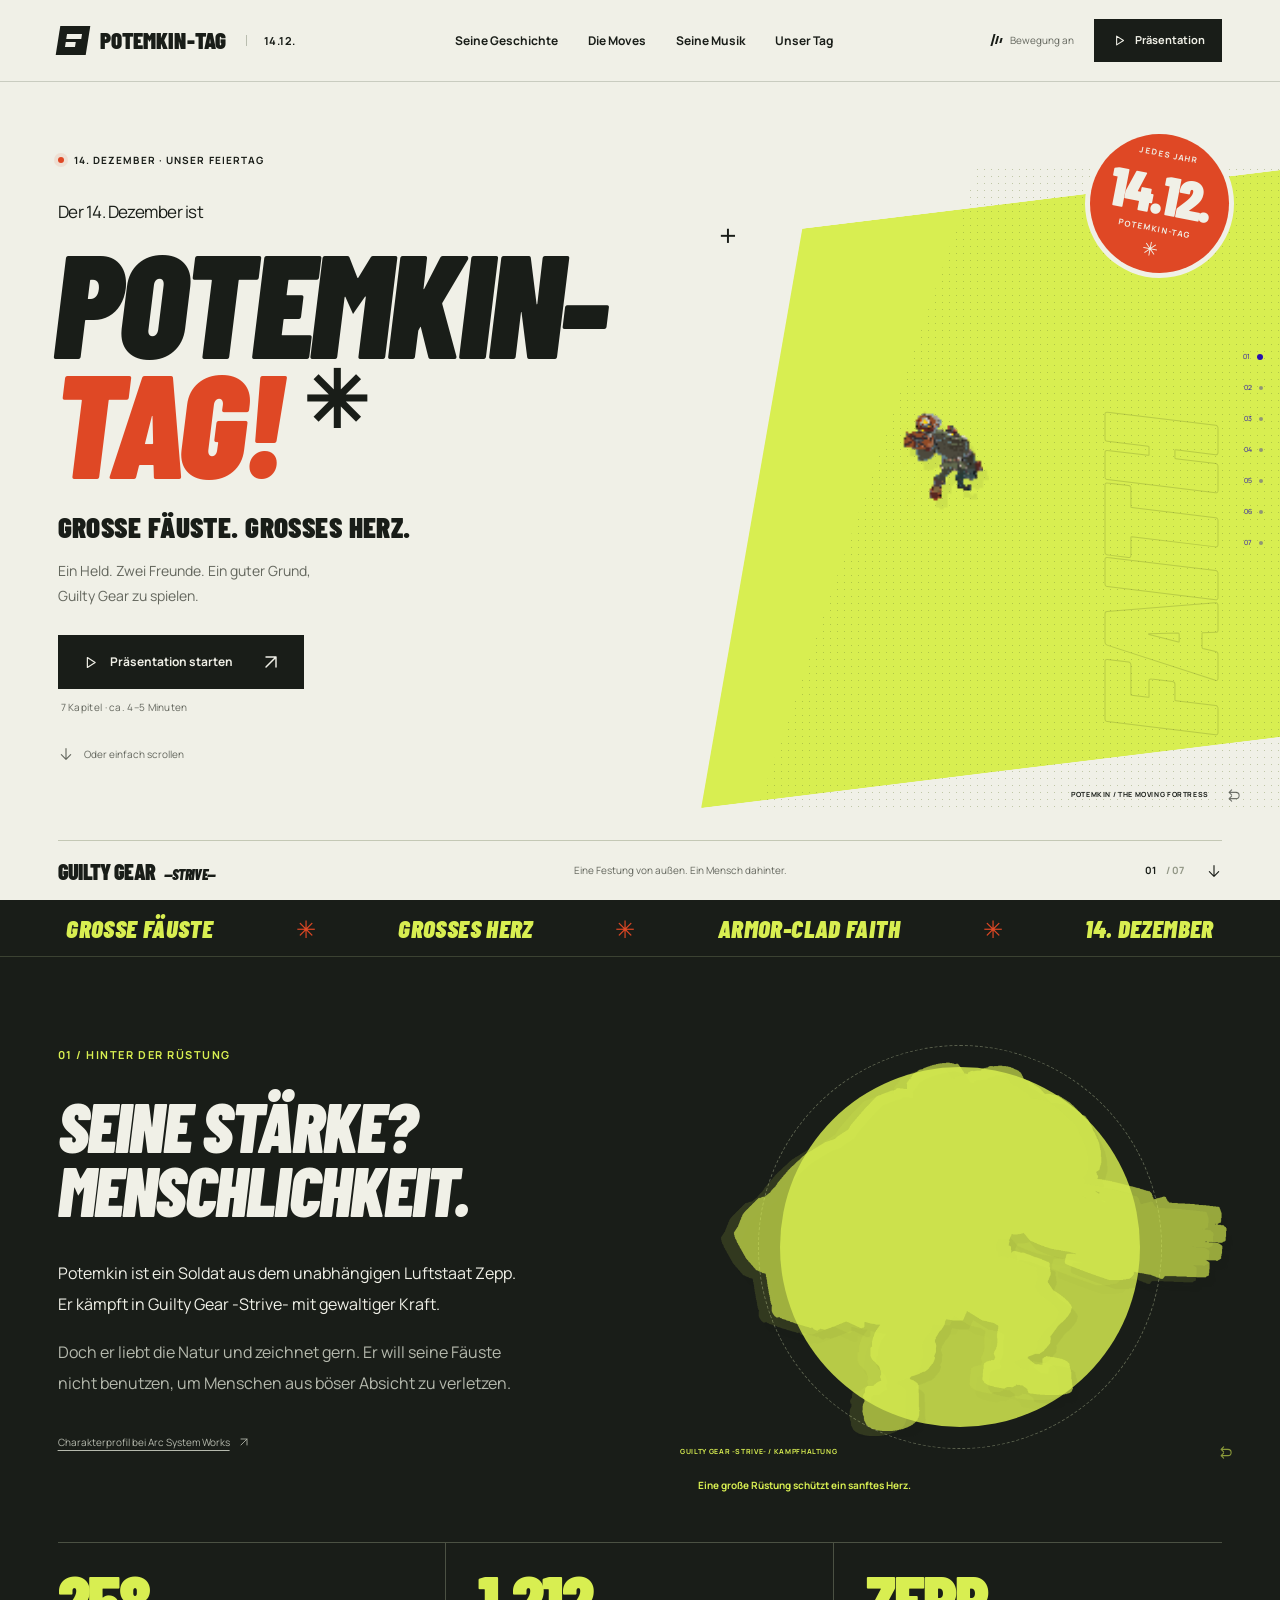
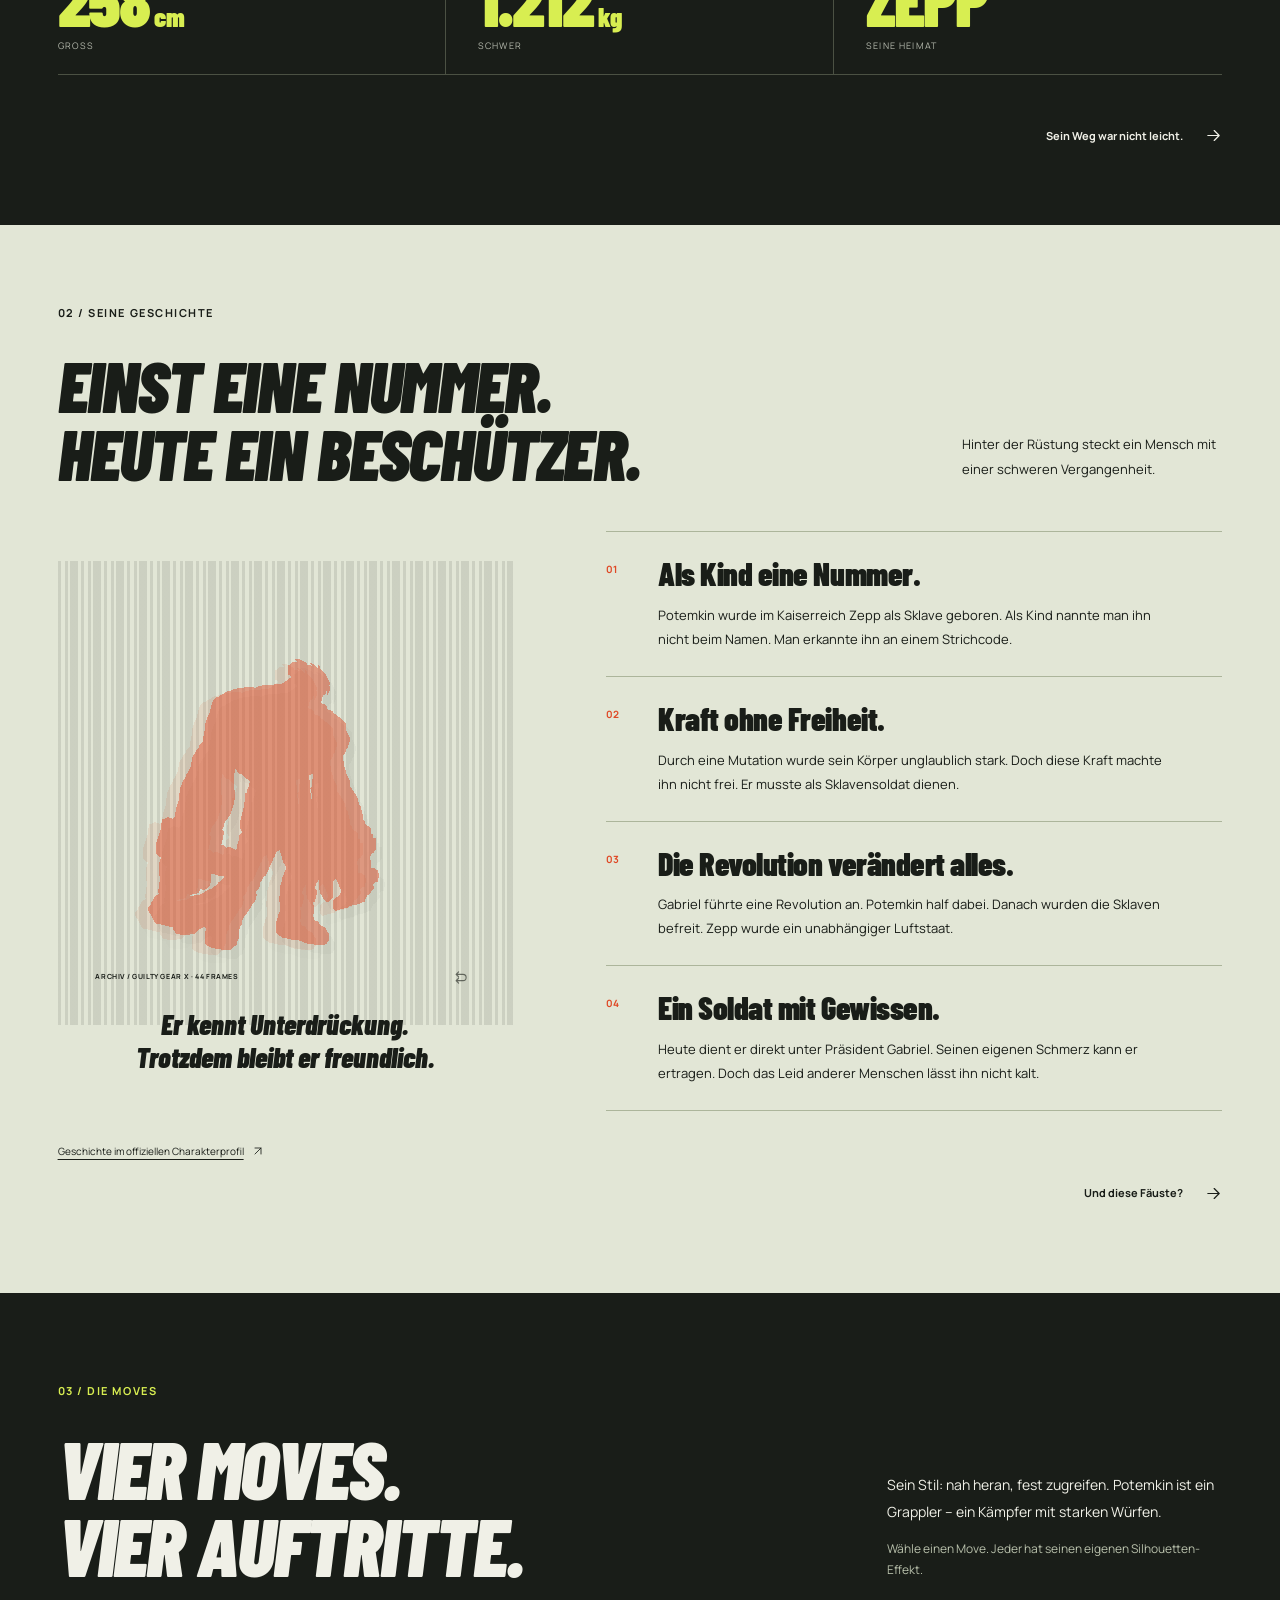
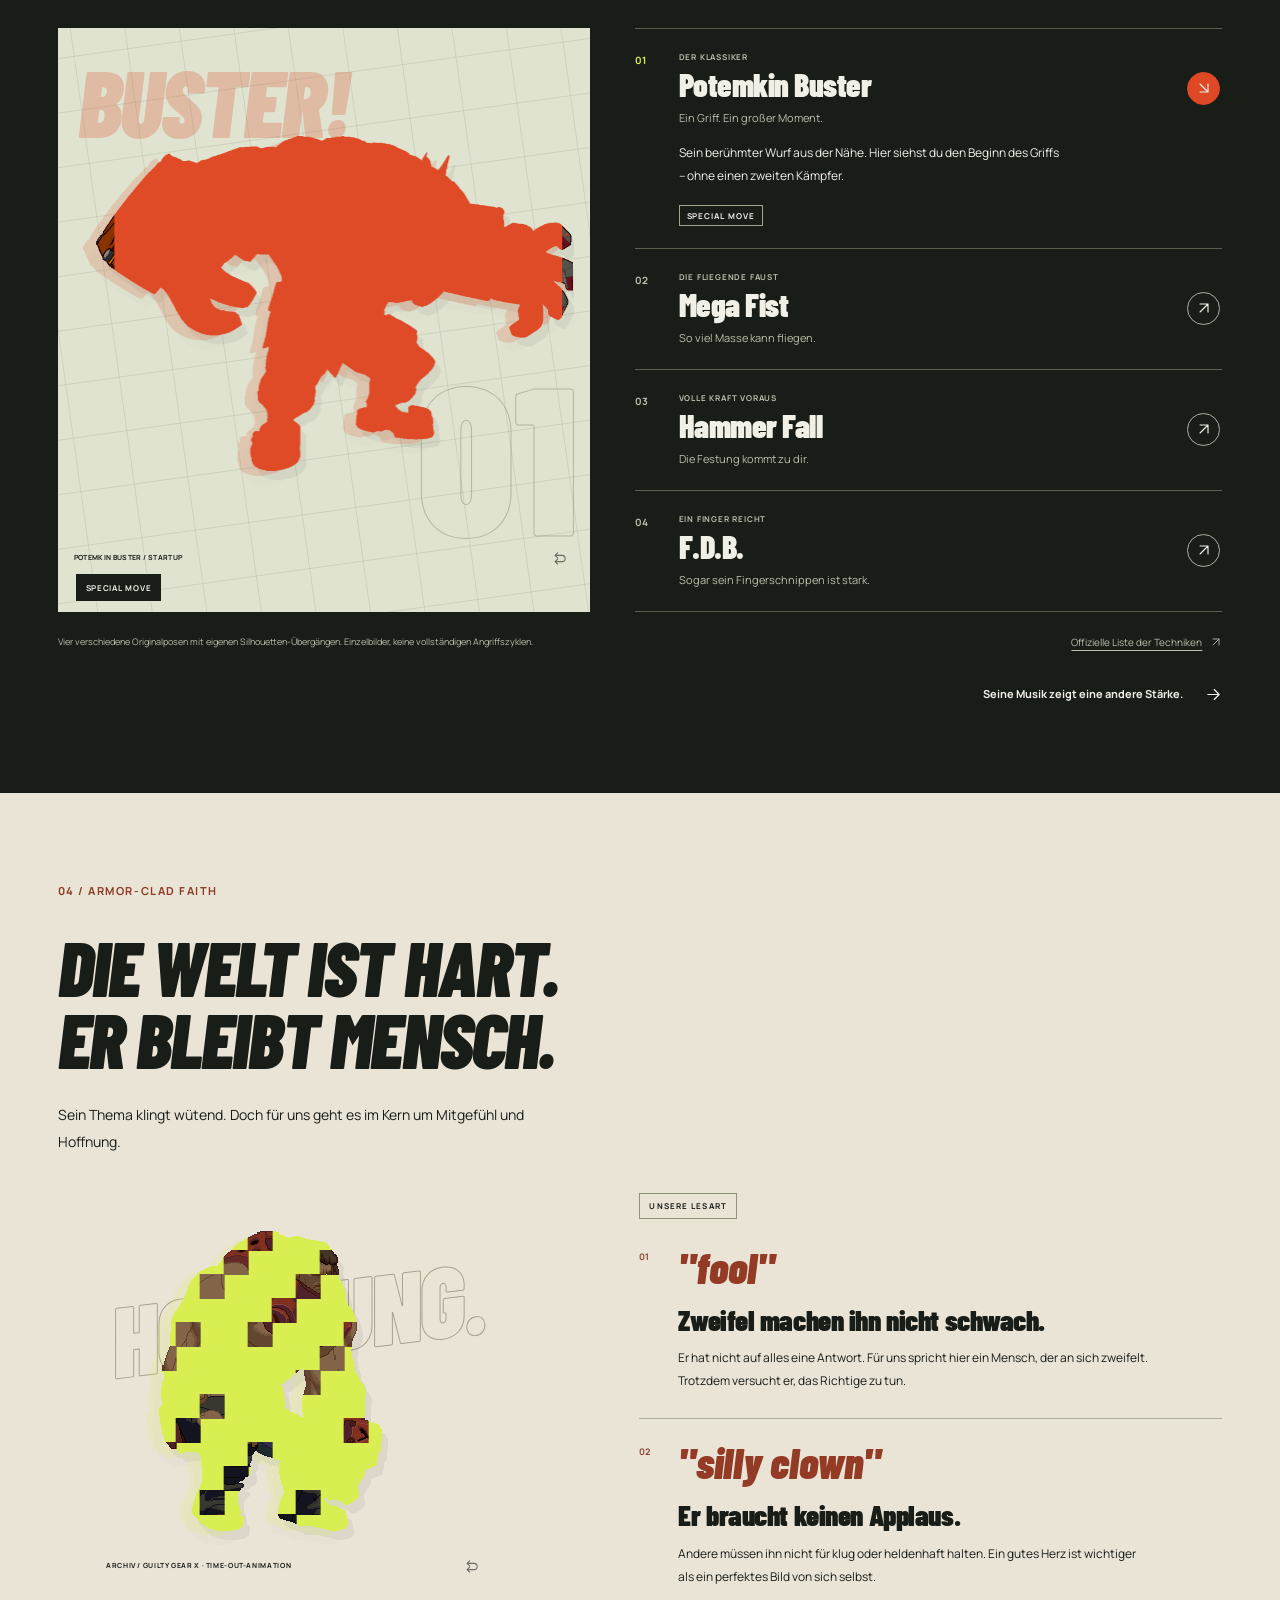
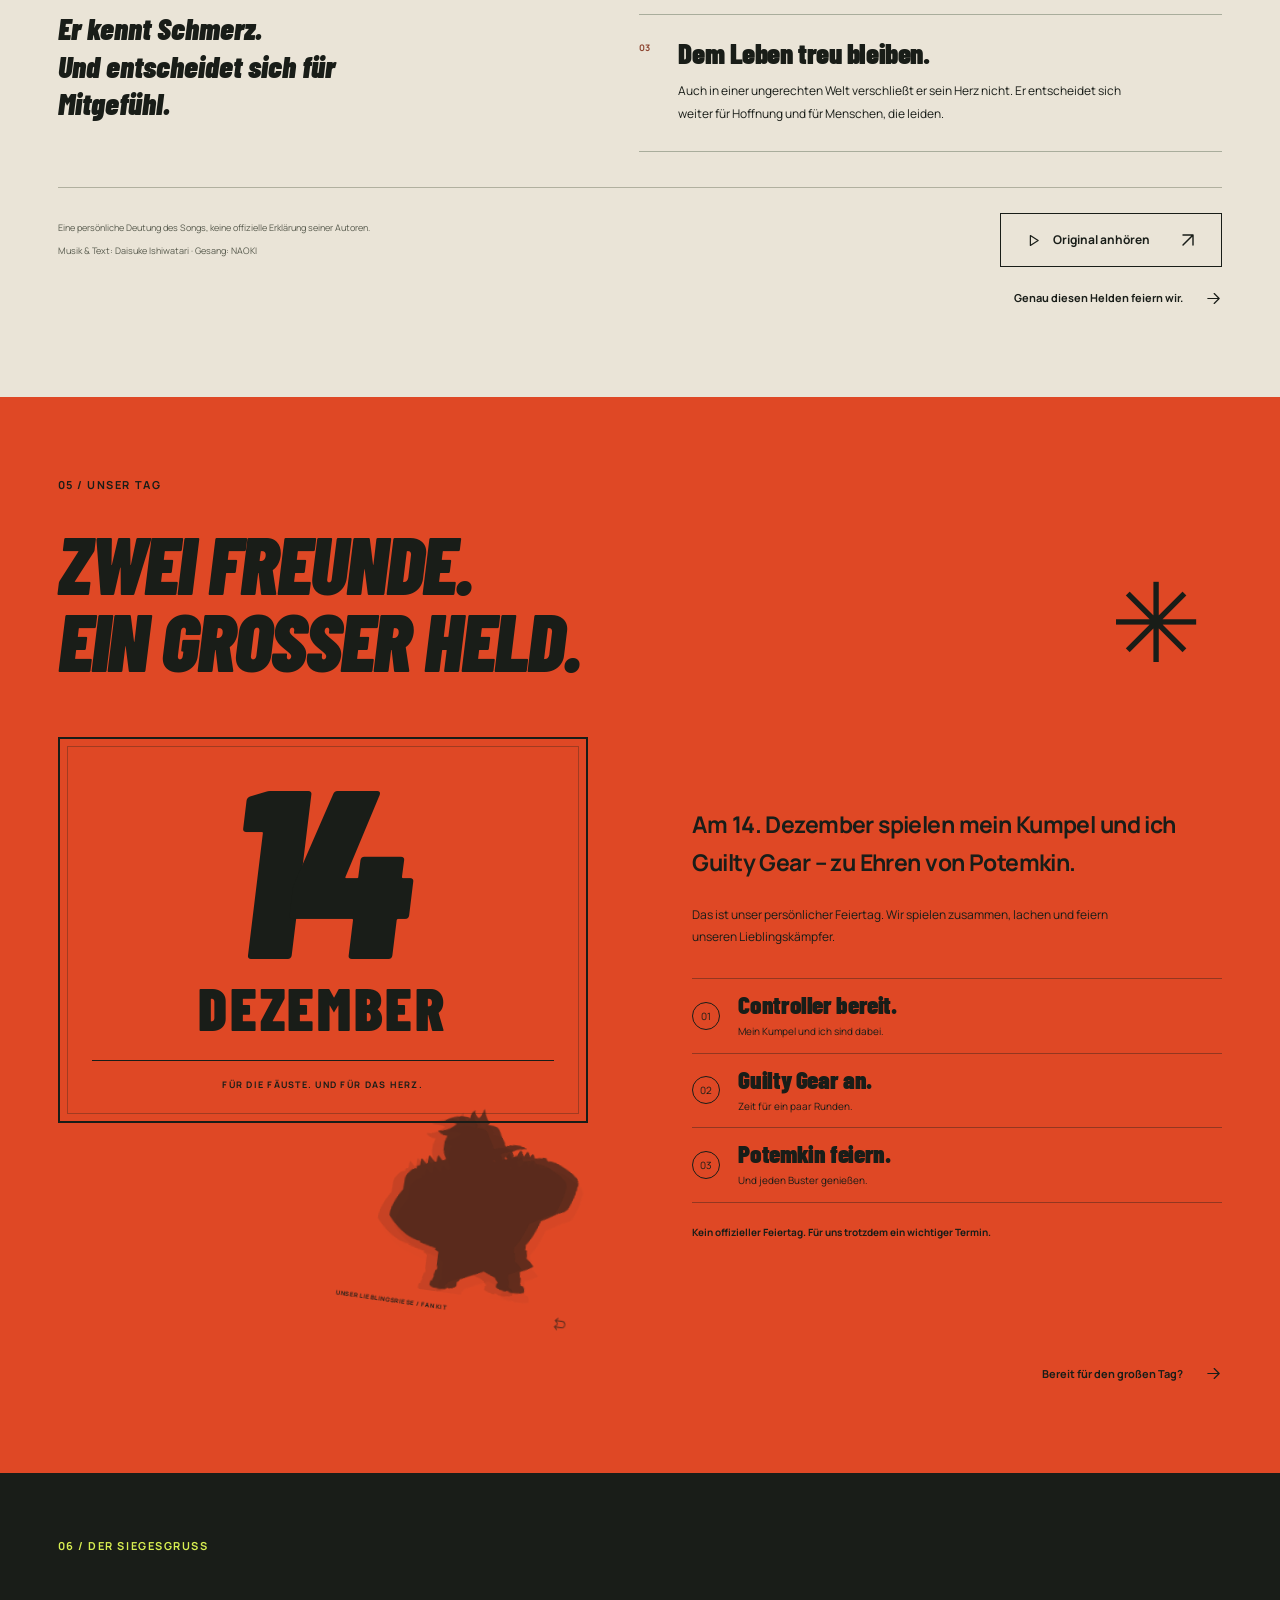
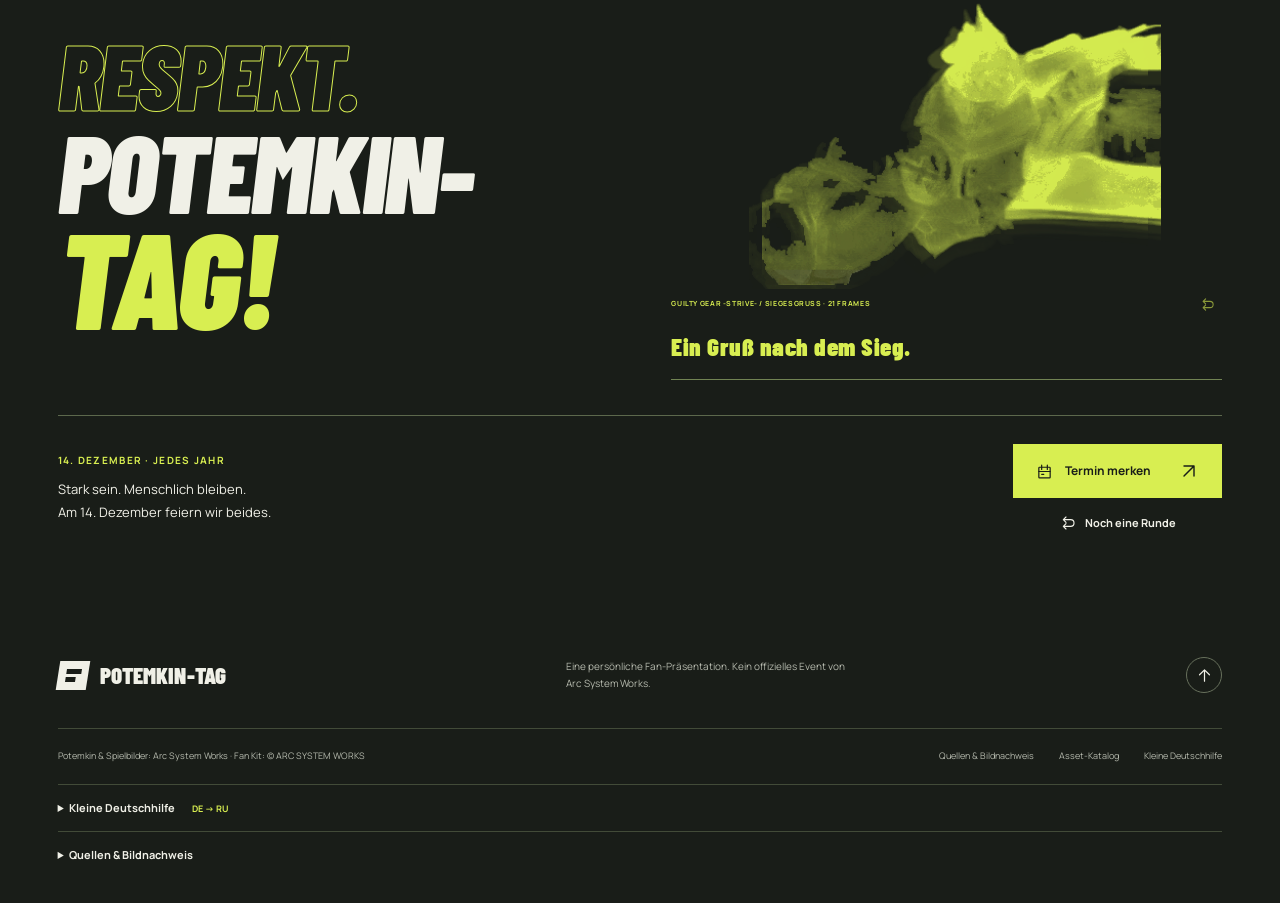
==== index.html @ 21971acf "Publish Potemkin-Tag presentation" ====
<!doctype html><html lang="de"><head><meta charset="utf-8"><meta name="viewport" content="width=device-width,initial-scale=1"><meta name="theme-color" content="#f0f0e7"><meta name="description" content="Eine bewegte Fan-Präsentation über Potemkin: seine Geschichte, seine Menschlichkeit, Armor-clad Faith und unser Feiertag am 14. Dezember."><meta property="og:title" content="Potemkin-Tag — Stärke ist mehr als eine Faust."><meta property="og:description" content="Eine bewegte Fan-Präsentation über Potemkin: seine Geschichte, seine Menschlichkeit, Armor-clad Faith und unser Feiertag am 14. Dezember."><meta property="og:type" content="website"><title>Potemkin-Tag — Stärke ist mehr als eine Faust.</title><link rel="icon" href="favicon.svg" type="image/svg+xml"><link rel="preload" href="assets/fonts/barlow-condensed-900-italic.ttf" as="font" type="font/ttf" crossorigin><link rel="stylesheet" href="styles.css"><link rel="stylesheet" href="motion.css"><script src="content.de.js" defer></script><script src="media-engine.js" defer></script><script src="app.js" defer></script></head><body><a class="skip-link" href="#main">Zum Inhalt</a><header class="site-header"><a class="brand" href="#start"><span class="brand-mark" aria-hidden="true"><i></i><i></i></span>POTEMKIN-TAG<span class="brand-date">14.12.</span></a><nav class="main-nav" id="main-nav" aria-label="Kapitel"><a href="#geschichte">Seine Geschichte</a><a href="#moves">Die Moves</a><a href="#thema">Seine Musik</a><a href="#unser-tag">Unser Tag</a></nav><div class="header-actions"><button class="motion-toggle js-only" type="button" aria-pressed="false" title="Bewegung ausschalten"><span class="motion-symbol" aria-hidden="true"><i></i><i></i><i></i></span><span class="motion-label">Bewegung an</span></button><button class="header-present js-only" type="button" data-start><svg class="icon" width="24" height="24" viewBox="0 0 24 24" fill="none" stroke="currentColor" stroke-width="1.7" stroke-linecap="round" stroke-linejoin="round" aria-hidden="true"><path d="m9 5 11 7-11 7Z"/></svg><span>Präsentation</span></button><button class="menu-toggle js-only" type="button" aria-expanded="false" aria-controls="main-nav" aria-label="Menü öffnen"><svg class="icon" width="24" height="24" viewBox="0 0 24 24" fill="none" stroke="currentColor" stroke-width="1.7" stroke-linecap="round" stroke-linejoin="round" aria-hidden="true"><path d="M4 8h16M4 16h16"/></svg></button></div></header><main id="main"><section class="chapter hero active" id="start" data-chapter="0" aria-labelledby="hero-title">
  <div class="hero-copy"><p class="eyebrow"><span class="status-dot" aria-hidden="true"></span>14. DEZEMBER · UNSER FEIERTAG</p><p class="hero-intro">Der 14. Dezember ist</p><h1 id="hero-title" tabindex="-1"><span>POTEMKIN-</span><span class="hero-tag">TAG!<span class="title-spark" aria-hidden="true">✳</span></span></h1><p class="hero-tagline">Große Fäuste. Großes Herz.</p><p class="hero-description">Ein Held. Zwei Freunde. Ein guter Grund,<br>Guilty Gear zu spielen.</p><div class="hero-cta"><a class="button button-dark" href="#held" data-start><svg class="icon" width="24" height="24" viewBox="0 0 24 24" fill="none" stroke="currentColor" stroke-width="1.7" stroke-linecap="round" stroke-linejoin="round" aria-hidden="true"><path d="m9 5 11 7-11 7Z"/></svg>Präsentation starten<svg class="icon" width="24" height="24" viewBox="0 0 24 24" fill="none" stroke="currentColor" stroke-width="1.7" stroke-linecap="round" stroke-linejoin="round" aria-hidden="true"><path d="M6 18 18 6M6 6h12v12"/></svg></a><span class="cta-caption">7 Kapitel · ca. 4–5 Minuten</span></div><a class="scroll-link" href="#held"><svg class="icon" width="24" height="24" viewBox="0 0 24 24" fill="none" stroke="currentColor" stroke-width="1.7" stroke-linecap="round" stroke-linejoin="round" aria-hidden="true"><path d="M12 4v16M5 13l7 7 7-7"/></svg>Oder einfach scrollen</a></div>
  <div class="hero-visual"><div class="hero-slash" aria-hidden="true"></div><div class="halftone hero-halftone" aria-hidden="true"></div><span class="hero-outline" aria-hidden="true">FAITH</span><figure class="media-scene hero-media fx-rift" data-media-id="hero-keyart" data-effect="rift" style="--media-ink:#df4825;--media-ratio:991/1100"><div class="media-stage"><img class="media-poster" src="assets/potemkin/portraits/potemkin-key-art.png" alt="Potemkin mit erhobener gepanzerter Faust, als rote Silhouette und danach in den Originalfarben." width="991" height="1100" fetchpriority="high" loading="eager" decoding="async"><canvas class="media-canvas" role="img" aria-label="Potemkin mit erhobener gepanzerter Faust, als rote Silhouette und danach in den Originalfarben." hidden></canvas><span class="media-strokes" aria-hidden="true"></span><span class="image-fallback" hidden>Bild nicht verfügbar. Potemkin aus Guilty Gear -Strive-.</span></div><figcaption><span>POTEMKIN / THE MOVING FORTRESS</span><button class="replay-media js-only" type="button" aria-label="Animation noch einmal zeigen"><svg class="icon" width="24" height="24" viewBox="0 0 24 24" fill="none" stroke="currentColor" stroke-width="1.7" stroke-linecap="round" stroke-linejoin="round" aria-hidden="true"><path d="M5 7h11a5 5 0 0 1 0 10H5M9 3 5 7l4 4M9 13l-4 4 4 4"/></svg></button></figcaption></figure><div class="date-sticker"><span>JEDES JAHR</span><strong>14.12.</strong><span>POTEMKIN-TAG</span><i aria-hidden="true">✳</i></div><span class="cross cross-one" aria-hidden="true">+</span></div><div class="hero-bottom"><span class="game-label">GUILTY GEAR <i>—STRIVE—</i></span><p>Eine Festung von außen. Ein Mensch dahinter.</p><a href="#held">01 <span>/ 07</span><svg class="icon" width="24" height="24" viewBox="0 0 24 24" fill="none" stroke="currentColor" stroke-width="1.7" stroke-linecap="round" stroke-linejoin="round" aria-hidden="true"><path d="M12 4v16M5 13l7 7 7-7"/></svg></a></div></section><div class="ticker" aria-hidden="true"><div><span>GROSSE FÄUSTE</span><i>✳</i><span>GROSSES HERZ</span><i>✳</i><span>ARMOR-CLAD FAITH</span><i>✳</i><span>14. DEZEMBER</span></div></div><section class="chapter about" id="held" data-chapter="1" aria-labelledby="about-title">
  <div class="about-copy reveal"><p class="eyebrow">01 / HINTER DER RÜSTUNG</p><h2 id="about-title" tabindex="-1">SEINE STÄRKE?<br>MENSCHLICHKEIT.</h2><p class="body-copy">Potemkin ist ein Soldat aus dem unabhängigen Luftstaat Zepp. Er kämpft in Guilty Gear -Strive- mit gewaltiger Kraft.</p><p class="body-copy muted">Doch er liebt die Natur und zeichnet gern. Er will seine Fäuste nicht benutzen, um Menschen aus böser Absicht zu verletzen.</p><a class="source-link" href="https://www.guiltygear.com/ggst/en/character/pot/" target="_blank" rel="noopener noreferrer">Charakterprofil bei Arc System Works<svg class="icon" width="24" height="24" viewBox="0 0 24 24" fill="none" stroke="currentColor" stroke-width="1.7" stroke-linecap="round" stroke-linejoin="round" aria-hidden="true"><path d="M6 18 18 6M6 6h12v12"/></svg></a></div><div class="about-visual"><span class="about-orbit" aria-hidden="true"></span><figure class="media-scene about-media fx-scan" data-media-id="about-guard" data-effect="scan" style="--media-ink:#d8ee51;--media-ratio:850/640"><div class="media-stage"><img class="media-poster" src="assets/potemkin/poses/guard.png" alt="Potemkin in seiner Kampfhaltung, mit geöffneten gepanzerten Händen." width="850" height="640" loading="lazy" decoding="async"><canvas class="media-canvas" role="img" aria-label="Potemkin in seiner Kampfhaltung, mit geöffneten gepanzerten Händen." hidden></canvas><span class="media-strokes" aria-hidden="true"></span><span class="image-fallback" hidden>Bild nicht verfügbar. Potemkin aus Guilty Gear -Strive-.</span></div><figcaption><span>GUILTY GEAR -STRIVE- / KAMPFHALTUNG</span><button class="replay-media js-only" type="button" aria-label="Animation noch einmal zeigen"><svg class="icon" width="24" height="24" viewBox="0 0 24 24" fill="none" stroke="currentColor" stroke-width="1.7" stroke-linecap="round" stroke-linejoin="round" aria-hidden="true"><path d="M5 7h11a5 5 0 0 1 0 10H5M9 3 5 7l4 4M9 13l-4 4 4 4"/></svg></button></figcaption></figure><p class="hand-note">Eine große Rüstung schützt ein sanftes Herz.</p></div><dl class="facts reveal"><div><dt>groß</dt><dd>258<span>cm</span></dd></div><div><dt>schwer</dt><dd>1.212<span>kg</span></dd></div><div><dt>seine Heimat</dt><dd>ZEPP<span></span></dd></div></dl><a href="#geschichte" class="chapter-next" data-next="2">Sein Weg war nicht leicht. <svg class="icon" width="24" height="24" viewBox="0 0 24 24" fill="none" stroke="currentColor" stroke-width="1.7" stroke-linecap="round" stroke-linejoin="round" aria-hidden="true"><path d="M4 12h16M13 5l7 7-7 7"/></svg></a></section><section class="chapter history" id="geschichte" data-chapter="2" aria-labelledby="history-title">
  <div class="section-heading reveal"><div><p class="eyebrow">02 / SEINE GESCHICHTE</p><h2 id="history-title" tabindex="-1">EINST EINE NUMMER.<br>HEUTE EIN BESCHÜTZER.</h2></div><p class="history-intro">Hinter der Rüstung steckt ein Mensch mit einer schweren Vergangenheit.</p></div><div class="history-grid"><div class="history-art-column"><span class="barcode" aria-hidden="true"></span><figure class="media-scene history-media fx-fracture" data-media-id="history-intro" data-effect="fracture" style="--media-ink:#df4825;--media-ratio:359/460"><div class="media-stage"><img class="media-poster" src="assets/potemkin/animations/history-intro-poster.png" alt="Archivanimation: Potemkin hebt seine gepanzerten Hände und legt den großen Kragen an." width="359" height="460" loading="lazy" decoding="async"><canvas class="media-canvas" role="img" aria-label="Archivanimation: Potemkin hebt seine gepanzerten Hände und legt den großen Kragen an." hidden></canvas><span class="media-strokes" aria-hidden="true"></span><span class="image-fallback" hidden>Bild nicht verfügbar. Potemkin aus Guilty Gear -Strive-.</span></div><figcaption><span>ARCHIV / GUILTY GEAR X · 44 FRAMES</span><button class="replay-media js-only" type="button" aria-label="Animation noch einmal zeigen"><svg class="icon" width="24" height="24" viewBox="0 0 24 24" fill="none" stroke="currentColor" stroke-width="1.7" stroke-linecap="round" stroke-linejoin="round" aria-hidden="true"><path d="M5 7h11a5 5 0 0 1 0 10H5M9 3 5 7l4 4M9 13l-4 4 4 4"/></svg></button></figcaption></figure><p class="history-closing">Er kennt Unterdrückung. Trotzdem bleibt er freundlich.</p></div><ol class="history-timeline"><li class="reveal"><span>01</span><div><h3>Als Kind eine Nummer.</h3><p>Potemkin wurde im Kaiserreich Zepp als Sklave geboren. Als Kind nannte man ihn nicht beim Namen. Man erkannte ihn an einem Strichcode.</p></div></li><li class="reveal"><span>02</span><div><h3>Kraft ohne Freiheit.</h3><p>Durch eine Mutation wurde sein Körper unglaublich stark. Doch diese Kraft machte ihn nicht frei. Er musste als Sklavensoldat dienen.</p></div></li><li class="reveal"><span>03</span><div><h3>Die Revolution verändert alles.</h3><p>Gabriel führte eine Revolution an. Potemkin half dabei. Danach wurden die Sklaven befreit. Zepp wurde ein unabhängiger Luftstaat.</p></div></li><li class="reveal"><span>04</span><div><h3>Ein Soldat mit Gewissen.</h3><p>Heute dient er direkt unter Präsident Gabriel. Seinen eigenen Schmerz kann er ertragen. Doch das Leid anderer Menschen lässt ihn nicht kalt.</p></div></li></ol></div><a class="source-link" href="https://www.guiltygear.com/ggst/en/character/pot/" target="_blank" rel="noopener noreferrer">Geschichte im offiziellen Charakterprofil<svg class="icon" width="24" height="24" viewBox="0 0 24 24" fill="none" stroke="currentColor" stroke-width="1.7" stroke-linecap="round" stroke-linejoin="round" aria-hidden="true"><path d="M6 18 18 6M6 6h12v12"/></svg></a><a href="#moves" class="chapter-next" data-next="3">Und diese Fäuste? <svg class="icon" width="24" height="24" viewBox="0 0 24 24" fill="none" stroke="currentColor" stroke-width="1.7" stroke-linecap="round" stroke-linejoin="round" aria-hidden="true"><path d="M4 12h16M13 5l7 7-7 7"/></svg></a></section><section class="chapter moves" id="moves" data-chapter="3" aria-labelledby="moves-title">
  <div class="section-heading reveal"><div><p class="eyebrow">03 / DIE MOVES</p><h2 id="moves-title" tabindex="-1">VIER MOVES.<br>VIER AUFTRITTE.</h2></div><div class="heading-aside"><p>Sein Stil: nah heran, fest zugreifen. Potemkin ist ein Grappler – ein Kämpfer mit starken Würfen.</p><p class="small-note">Wähle einen Move. Jeder hat seinen eigenen Silhouetten-Effekt.</p></div></div><div class="moves-grid"><div class="move-stage"><div class="move-stage-grid" aria-hidden="true"></div><span class="move-stage-word" aria-hidden="true">BUSTER!</span><span class="move-stage-number" aria-hidden="true">01</span><div class="move-media-panel" data-move-panel="buster" ><figure class="media-scene move-media fx-grasp" data-media-id="move-buster" data-effect="grasp" style="--media-ink:#df4825;--media-ratio:850/586"><div class="media-stage"><img class="media-poster" src="assets/potemkin/moves/buster.png" alt="Die offene Greifhaltung beim Beginn von Potemkin Buster." width="850" height="586" loading="lazy" decoding="async"><canvas class="media-canvas" role="img" aria-label="Die offene Greifhaltung beim Beginn von Potemkin Buster." hidden></canvas><span class="media-strokes" aria-hidden="true"></span><span class="image-fallback" hidden>Bild nicht verfügbar. Potemkin aus Guilty Gear -Strive-.</span></div><figcaption><span>POTEMKIN BUSTER / STARTUP</span><button class="replay-media js-only" type="button" aria-label="Animation noch einmal zeigen"><svg class="icon" width="24" height="24" viewBox="0 0 24 24" fill="none" stroke="currentColor" stroke-width="1.7" stroke-linecap="round" stroke-linejoin="round" aria-hidden="true"><path d="M5 7h11a5 5 0 0 1 0 10H5M9 3 5 7l4 4M9 13l-4 4 4 4"/></svg></button></figcaption></figure></div><div class="move-media-panel" data-move-panel="mega" hidden><figure class="media-scene move-media fx-ascent" data-media-id="move-mega" data-effect="ascent" style="--media-ink:#d8ee51;--media-ratio:796/850"><div class="media-stage"><img class="media-poster" src="assets/potemkin/moves/mega-fist.png" alt="Potemkin mitten im Sprung bei Mega Fist." width="796" height="850" loading="lazy" decoding="async"><canvas class="media-canvas" role="img" aria-label="Potemkin mitten im Sprung bei Mega Fist." hidden></canvas><span class="media-strokes" aria-hidden="true"></span><span class="image-fallback" hidden>Bild nicht verfügbar. Potemkin aus Guilty Gear -Strive-.</span></div><figcaption><span>MEGA FIST / SPRUNGPOSE</span><button class="replay-media js-only" type="button" aria-label="Animation noch einmal zeigen"><svg class="icon" width="24" height="24" viewBox="0 0 24 24" fill="none" stroke="currentColor" stroke-width="1.7" stroke-linecap="round" stroke-linejoin="round" aria-hidden="true"><path d="M5 7h11a5 5 0 0 1 0 10H5M9 3 5 7l4 4M9 13l-4 4 4 4"/></svg></button></figcaption></figure></div><div class="move-media-panel" data-move-panel="hammer" hidden><figure class="media-scene move-media fx-rush" data-media-id="move-hammer" data-effect="rush" style="--media-ink:#df4825;--media-ratio:850/748"><div class="media-stage"><img class="media-poster" src="assets/potemkin/moves/hammer-fall.png" alt="Potemkin stürmt bei Hammer Fall mit beiden Fäusten voraus." width="850" height="748" loading="lazy" decoding="async"><canvas class="media-canvas" role="img" aria-label="Potemkin stürmt bei Hammer Fall mit beiden Fäusten voraus." hidden></canvas><span class="media-strokes" aria-hidden="true"></span><span class="image-fallback" hidden>Bild nicht verfügbar. Potemkin aus Guilty Gear -Strive-.</span></div><figcaption><span>HAMMER FALL / ANGRIFFSPOSE</span><button class="replay-media js-only" type="button" aria-label="Animation noch einmal zeigen"><svg class="icon" width="24" height="24" viewBox="0 0 24 24" fill="none" stroke="currentColor" stroke-width="1.7" stroke-linecap="round" stroke-linejoin="round" aria-hidden="true"><path d="M5 7h11a5 5 0 0 1 0 10H5M9 3 5 7l4 4M9 13l-4 4 4 4"/></svg></button></figcaption></figure></div><div class="move-media-panel" data-move-panel="fdb" hidden><figure class="media-scene move-media fx-flick" data-media-id="move-fdb" data-effect="flick" style="--media-ink:#d8ee51;--media-ratio:850/437"><div class="media-stage"><img class="media-poster" src="assets/potemkin/moves/fdb.png" alt="Potemkin führt sein kräftiges Fingerschnippen F.D.B. aus." width="850" height="437" loading="lazy" decoding="async"><canvas class="media-canvas" role="img" aria-label="Potemkin führt sein kräftiges Fingerschnippen F.D.B. aus." hidden></canvas><span class="media-strokes" aria-hidden="true"></span><span class="image-fallback" hidden>Bild nicht verfügbar. Potemkin aus Guilty Gear -Strive-.</span></div><figcaption><span>F.D.B. / FINGERSCHNIPPEN</span><button class="replay-media js-only" type="button" aria-label="Animation noch einmal zeigen"><svg class="icon" width="24" height="24" viewBox="0 0 24 24" fill="none" stroke="currentColor" stroke-width="1.7" stroke-linecap="round" stroke-linejoin="round" aria-hidden="true"><path d="M5 7h11a5 5 0 0 1 0 10H5M9 3 5 7l4 4M9 13l-4 4 4 4"/></svg></button></figcaption></figure></div><div class="move-stage-bottom"><span class="stage-tag">SPECIAL MOVE</span></div></div><div class="move-list reveal"><details class="move" data-move="buster" open><summary><span class="move-number">01</span><div><span class="move-type">DER KLASSIKER</span><h3>Potemkin Buster</h3><p>Ein Griff. Ein großer Moment.</p></div><span class="move-expand" aria-hidden="true"><svg class="icon" width="24" height="24" viewBox="0 0 24 24" fill="none" stroke="currentColor" stroke-width="1.7" stroke-linecap="round" stroke-linejoin="round" aria-hidden="true"><path d="M6 18 18 6M6 6h12v12"/></svg></span></summary><div class="move-description"><p>Sein berühmter Wurf aus der Nähe. Hier siehst du den Beginn des Griffs – ohne einen zweiten Kämpfer.</p><span>SPECIAL MOVE</span></div></details><details class="move" data-move="mega" ><summary><span class="move-number">02</span><div><span class="move-type">DIE FLIEGENDE FAUST</span><h3>Mega Fist</h3><p>So viel Masse kann fliegen.</p></div><span class="move-expand" aria-hidden="true"><svg class="icon" width="24" height="24" viewBox="0 0 24 24" fill="none" stroke="currentColor" stroke-width="1.7" stroke-linecap="round" stroke-linejoin="round" aria-hidden="true"><path d="M6 18 18 6M6 6h12v12"/></svg></span></summary><div class="move-description"><p>Potemkin springt und schlägt mit beiden Fäusten zu. Der Silhouetten-Schnitt steigt mit seiner Sprungrichtung nach oben.</p><span>SPECIAL MOVE</span></div></details><details class="move" data-move="hammer" ><summary><span class="move-number">03</span><div><span class="move-type">VOLLE KRAFT VORAUS</span><h3>Hammer Fall</h3><p>Die Festung kommt zu dir.</p></div><span class="move-expand" aria-hidden="true"><svg class="icon" width="24" height="24" viewBox="0 0 24 24" fill="none" stroke="currentColor" stroke-width="1.7" stroke-linecap="round" stroke-linejoin="round" aria-hidden="true"><path d="M6 18 18 6M6 6h12v12"/></svg></span></summary><div class="move-description"><p>Er stürmt nach vorn und schlägt zu. Die eigene Pose erscheint in einem schnellen, waagerechten Schnitt.</p><span>SPECIAL MOVE</span></div></details><details class="move" data-move="fdb" ><summary><span class="move-number">04</span><div><span class="move-type">EIN FINGER REICHT</span><h3>F.D.B.</h3><p>Sogar sein Fingerschnippen ist stark.</p></div><span class="move-expand" aria-hidden="true"><svg class="icon" width="24" height="24" viewBox="0 0 24 24" fill="none" stroke="currentColor" stroke-width="1.7" stroke-linecap="round" stroke-linejoin="round" aria-hidden="true"><path d="M6 18 18 6M6 6h12v12"/></svg></span></summary><div class="move-description"><p>Mit einem kräftigen Fingerschnippen wehrt er sich. Ein kleiner Kreis öffnet die Silhouette an seiner Hand.</p><span>SPECIAL MOVE</span></div></details></div></div><div class="moves-bottom"><p class="small-note">Vier verschiedene Originalposen mit eigenen Silhouetten-Übergängen. Einzelbilder, keine vollständigen Angriffszyklen.</p><a class="source-link" href="https://www.guiltygear.com/ggst/en/character/pot/" target="_blank" rel="noopener noreferrer">Offizielle Liste der Techniken<svg class="icon" width="24" height="24" viewBox="0 0 24 24" fill="none" stroke="currentColor" stroke-width="1.7" stroke-linecap="round" stroke-linejoin="round" aria-hidden="true"><path d="M6 18 18 6M6 6h12v12"/></svg></a></div><a href="#thema" class="chapter-next" data-next="4">Seine Musik zeigt eine andere Stärke. <svg class="icon" width="24" height="24" viewBox="0 0 24 24" fill="none" stroke="currentColor" stroke-width="1.7" stroke-linecap="round" stroke-linejoin="round" aria-hidden="true"><path d="M4 12h16M13 5l7 7-7 7"/></svg></a></section><section class="chapter song" id="thema" data-chapter="4" aria-labelledby="song-title">
  <div class="song-heading reveal"><p class="eyebrow">04 / ARMOR-CLAD FAITH</p><h2 id="song-title" tabindex="-1">DIE WELT IST HART.<br>ER BLEIBT MENSCH.</h2><p class="song-intro">Sein Thema klingt wütend. Doch für uns geht es im Kern um Mitgefühl und Hoffnung.</p></div><div class="song-grid"><div class="song-visual"><span class="song-word" aria-hidden="true">HOFFNUNG.</span><figure class="media-scene song-media fx-ember" data-media-id="song-resolve" data-effect="ember" style="--media-ink:#d8ee51;--media-ratio:291/296"><div class="media-stage"><img class="media-poster" src="assets/potemkin/animations/song-resolve-poster.png" alt="Archivanimation: Ein erschöpfter Potemkin sinkt auf die Knie." width="291" height="296" loading="lazy" decoding="async"><canvas class="media-canvas" role="img" aria-label="Archivanimation: Ein erschöpfter Potemkin sinkt auf die Knie." hidden></canvas><span class="media-strokes" aria-hidden="true"></span><span class="image-fallback" hidden>Bild nicht verfügbar. Potemkin aus Guilty Gear -Strive-.</span></div><figcaption><span>ARCHIV / GUILTY GEAR X · TIME-OUT-ANIMATION</span><button class="replay-media js-only" type="button" aria-label="Animation noch einmal zeigen"><svg class="icon" width="24" height="24" viewBox="0 0 24 24" fill="none" stroke="currentColor" stroke-width="1.7" stroke-linecap="round" stroke-linejoin="round" aria-hidden="true"><path d="M5 7h11a5 5 0 0 1 0 10H5M9 3 5 7l4 4M9 13l-4 4 4 4"/></svg></button></figcaption></figure><p class="song-statement reveal">Er kennt Schmerz.<br>Und entscheidet sich für Mitgefühl.</p></div><div class="song-reading"><p class="reading-label">UNSERE LESART</p><article class="reading-item reveal"><span class="reading-number">01</span><q lang="en">fool</q><h3>Zweifel machen ihn nicht schwach.</h3><p>Er hat nicht auf alles eine Antwort. Für uns spricht hier ein Mensch, der an sich zweifelt. Trotzdem versucht er, das Richtige zu tun.</p></article><article class="reading-item reveal"><span class="reading-number">02</span><q lang="en">silly clown</q><h3>Er braucht keinen Applaus.</h3><p>Andere müssen ihn nicht für klug oder heldenhaft halten. Ein gutes Herz ist wichtiger als ein perfektes Bild von sich selbst.</p></article><article class="reading-item reveal"><span class="reading-number">03</span><h3>Dem Leben treu bleiben.</h3><p>Auch in einer ungerechten Welt verschließt er sein Herz nicht. Er entscheidet sich weiter für Hoffnung und für Menschen, die leiden.</p></article></div></div><div class="song-bottom"><div><p>Eine persönliche Deutung des Songs, keine offizielle Erklärung seiner Autoren.</p><p>Musik &amp; Text: Daisuke Ishiwatari · Gesang: NAOKI</p></div><a class="button button-outline" href="https://linkco.re/1sH4z4cT?lang=en" target="_blank" rel="noopener noreferrer"><svg class="icon" width="24" height="24" viewBox="0 0 24 24" fill="none" stroke="currentColor" stroke-width="1.7" stroke-linecap="round" stroke-linejoin="round" aria-hidden="true"><path d="m9 5 11 7-11 7Z"/></svg>Original anhören<svg class="icon" width="24" height="24" viewBox="0 0 24 24" fill="none" stroke="currentColor" stroke-width="1.7" stroke-linecap="round" stroke-linejoin="round" aria-hidden="true"><path d="M6 18 18 6M6 6h12v12"/></svg></a></div><a href="#unser-tag" class="chapter-next" data-next="5">Genau diesen Helden feiern wir. <svg class="icon" width="24" height="24" viewBox="0 0 24 24" fill="none" stroke="currentColor" stroke-width="1.7" stroke-linecap="round" stroke-linejoin="round" aria-hidden="true"><path d="M4 12h16M13 5l7 7-7 7"/></svg></a></section><section class="chapter holiday" id="unser-tag" data-chapter="5" aria-labelledby="holiday-title">
  <div class="section-heading reveal"><div><p class="eyebrow">05 / UNSER TAG</p><h2 id="holiday-title" tabindex="-1">ZWEI FREUNDE.<br>EIN GROSSER HELD.</h2></div><span class="holiday-star" aria-hidden="true">✳</span></div><div class="holiday-grid"><div class="holiday-date-column"><div class="holiday-date reveal"><strong>14</strong><span class="month">DEZEMBER</span><span class="date-detail">FÜR DIE FÄUSTE. UND FÜR DAS HERZ.</span></div><figure class="media-scene holiday-media fx-stamp" data-media-id="holiday-chibi" data-effect="stamp" style="--media-ink:#191d18;--media-ratio:634/640"><div class="media-stage"><img class="media-poster" src="assets/potemkin/poses/potemkin-chibi.png" alt="Die kleine offizielle Potemkin-Illustration mit gehobener Faust." width="634" height="640" loading="lazy" decoding="async"><canvas class="media-canvas" role="img" aria-label="Die kleine offizielle Potemkin-Illustration mit gehobener Faust." hidden></canvas><span class="media-strokes" aria-hidden="true"></span><span class="image-fallback" hidden>Bild nicht verfügbar. Potemkin aus Guilty Gear -Strive-.</span></div><figcaption><span>UNSER LIEBLINGSRIESE / FAN KIT</span><button class="replay-media js-only" type="button" aria-label="Animation noch einmal zeigen"><svg class="icon" width="24" height="24" viewBox="0 0 24 24" fill="none" stroke="currentColor" stroke-width="1.7" stroke-linecap="round" stroke-linejoin="round" aria-hidden="true"><path d="M5 7h11a5 5 0 0 1 0 10H5M9 3 5 7l4 4M9 13l-4 4 4 4"/></svg></button></figcaption></figure></div><div class="holiday-copy reveal"><blockquote>Am 14. Dezember spielen mein Kumpel und ich Guilty Gear – zu Ehren von Potemkin.</blockquote><p>Das ist unser persönlicher Feiertag. Wir spielen zusammen, lachen und feiern unseren Lieblingskämpfer.</p><ol class="tradition"><li><span>01</span><div><h3>Controller bereit.</h3><p>Mein Kumpel und ich sind dabei.</p></div></li><li><span>02</span><div><h3>Guilty Gear an.</h3><p>Zeit für ein paar Runden.</p></div></li><li><span>03</span><div><h3>Potemkin feiern.</h3><p>Und jeden Buster genießen.</p></div></li></ol><p class="holiday-note">Kein offizieller Feiertag. Für uns trotzdem ein wichtiger Termin.</p></div></div><a href="#finale" class="chapter-next" data-next="6">Bereit für den großen Tag? <svg class="icon" width="24" height="24" viewBox="0 0 24 24" fill="none" stroke="currentColor" stroke-width="1.7" stroke-linecap="round" stroke-linejoin="round" aria-hidden="true"><path d="M4 12h16M13 5l7 7-7 7"/></svg></a></section><section class="chapter finale salute-finale" id="finale" data-chapter="6" aria-labelledby="finale-title">
  <p class="eyebrow reveal">06 / DER SIEGESGRUSS</p><div class="salute-layout"><div class="salute-title reveal"><h2 id="finale-title" tabindex="-1"><span class="outline-text">RESPEKT.</span><span>POTEMKIN-</span><span class="finale-last">TAG!</span></h2></div><div class="salute-panel"><figure class="media-scene salute-media fx-salute" data-media-id="victory-salute" data-effect="salute" style="--media-ink:#d8ee51;--media-ratio:390/284"><div class="media-stage"><img class="media-poster" src="assets/potemkin/animations/victory-salute-poster.png" alt="Potemkin hebt nach dem Sieg die Hand zum militärischen Gruß. Isolierte Nahaufnahme aus Strive." width="390" height="284" loading="lazy" decoding="async"><canvas class="media-canvas" role="img" aria-label="Potemkin hebt nach dem Sieg die Hand zum militärischen Gruß. Isolierte Nahaufnahme aus Strive." hidden></canvas><span class="media-strokes" aria-hidden="true"></span><span class="image-fallback" hidden>Bild nicht verfügbar. Potemkin aus Guilty Gear -Strive-.</span></div><figcaption><span>GUILTY GEAR -STRIVE- / SIEGESGRUSS · 21 FRAMES</span><button class="replay-media js-only" type="button" aria-label="Animation noch einmal zeigen"><svg class="icon" width="24" height="24" viewBox="0 0 24 24" fill="none" stroke="currentColor" stroke-width="1.7" stroke-linecap="round" stroke-linejoin="round" aria-hidden="true"><path d="M5 7h11a5 5 0 0 1 0 10H5M9 3 5 7l4 4M9 13l-4 4 4 4"/></svg></button></figcaption></figure><p>Ein Gruß nach dem Sieg.</p></div></div><div class="finale-bottom reveal"><div><p class="finale-date">14. DEZEMBER · JEDES JAHR</p><p class="finale-body">Stark sein. Menschlich bleiben.<br>Am 14. Dezember feiern wir beides.</p></div><div class="finale-actions"><button class="button button-lime js-only" type="button" data-calendar><svg class="icon" width="24" height="24" viewBox="0 0 24 24" fill="none" stroke="currentColor" stroke-width="1.7" stroke-linecap="round" stroke-linejoin="round" aria-hidden="true"><rect x="4" y="6" width="16" height="15" rx="1"/><path d="M8 3v6M16 3v6M4 12h16M8 16h3"/></svg>Termin merken<svg class="icon" width="24" height="24" viewBox="0 0 24 24" fill="none" stroke="currentColor" stroke-width="1.7" stroke-linecap="round" stroke-linejoin="round" aria-hidden="true"><path d="M6 18 18 6M6 6h12v12"/></svg></button><a class="replay-link" href="#start" data-replay><svg class="icon" width="24" height="24" viewBox="0 0 24 24" fill="none" stroke="currentColor" stroke-width="1.7" stroke-linecap="round" stroke-linejoin="round" aria-hidden="true"><path d="M5 7h11a5 5 0 0 1 0 10H5M9 3 5 7l4 4M9 13l-4 4 4 4"/></svg>Noch eine Runde</a></div></div><p class="calendar-status" role="status"></p></section></main><footer class="site-footer"><div class="footer-main"><a class="brand" href="#start"><span class="brand-mark" aria-hidden="true"><i></i><i></i></span>POTEMKIN-TAG</a><p>Eine persönliche Fan-Präsentation. Kein offizielles Event von Arc System Works.</p><a class="back-top" href="#start" aria-label="Nach oben"><svg class="icon" width="24" height="24" viewBox="0 0 24 24" fill="none" stroke="currentColor" stroke-width="1.7" stroke-linecap="round" stroke-linejoin="round" aria-hidden="true"><path d="M12 4v16M5 13l7 7 7-7"/></svg></a></div><div class="footer-bottom"><span>Potemkin &amp; Spielbilder: Arc System Works · Fan Kit: © ARC SYSTEM WORKS</span><div><a href="#quellen" data-sources>Quellen &amp; Bildnachweis</a><a href="assets/potemkin/previews/index.html">Asset-Katalog</a><a href="#deutschhilfe">Kleine Deutschhilfe</a></div></div><details class="glossary" id="deutschhilfe"><summary>Kleine Deutschhilfe <span>DE → RU</span></summary><dl><div><dt>der Feiertag</dt><dd lang="ru">праздник</dd></div><div><dt>der Kumpel</dt><dd lang="ru">приятель</dd></div><div><dt>die Faust</dt><dd lang="ru">кулак</dd></div><div><dt>stark</dt><dd lang="ru">сильный</dd></div><div><dt>zu Ehren von</dt><dd lang="ru">в честь</dd></div><div><dt>zusammen spielen</dt><dd lang="ru">играть вместе</dd></div></dl></details><details class="sources" id="quellen"><summary>Quellen &amp; Bildnachweis</summary><p>Die Biografie folgt dem offiziellen Strive-Charakterprofil: Kindheit in Sklaverei, Strichcode, Revolution unter Gabriel und sein heutiger Dienst. Der 14. Dezember ist unsere persönliche Tradition, nicht sein Geburtstag. Unsere Lesart von Armor-clad Faith ist ausdrücklich eine Interpretation.</p><p>Zehn verschiedene Motive, jedes in genau einer Szene. Zwei Fan-Kit-Illustrationen, fünf unterschiedliche Strive-Posen und drei echte Frame-Sequenzen. Archivsprites aus Guilty Gear X sind als solche gekennzeichnet. Die Siegesaufnahme ist auf die grüßende Hand und das Gesicht zugeschnitten. Für den Salute wurden Arena, Dampf und die Gabriel-Projektion maskiert. Originaldownloads sind getrennt gespeichert.</p><ul><li><a href="https://www.guiltygear.com/ggst/en/character/pot/" target="_blank" rel="noopener noreferrer">Offizielles Charakterprofil<svg class="icon" width="24" height="24" viewBox="0 0 24 24" fill="none" stroke="currentColor" stroke-width="1.7" stroke-linecap="round" stroke-linejoin="round" aria-hidden="true"><path d="M6 18 18 6M6 6h12v12"/></svg></a></li><li><a href="https://www.arcsystemworks.jp/portal/post-22868/" target="_blank" rel="noopener noreferrer">Offizielle Soundtrack-Veröffentlichung<svg class="icon" width="24" height="24" viewBox="0 0 24 24" fill="none" stroke="currentColor" stroke-width="1.7" stroke-linecap="round" stroke-linejoin="round" aria-hidden="true"><path d="M6 18 18 6M6 6h12v12"/></svg></a></li><li><a href="https://linkco.re/1sH4z4cT?lang=en" target="_blank" rel="noopener noreferrer">Originalsong &amp; Credits<svg class="icon" width="24" height="24" viewBox="0 0 24 24" fill="none" stroke="currentColor" stroke-width="1.7" stroke-linecap="round" stroke-linejoin="round" aria-hidden="true"><path d="M6 18 18 6M6 6h12v12"/></svg></a></li><li><a href="https://www.dustloop.com/w/GGST/Potemkin" target="_blank" rel="noopener noreferrer">Strive-Posen: Dustloop<svg class="icon" width="24" height="24" viewBox="0 0 24 24" fill="none" stroke="currentColor" stroke-width="1.7" stroke-linecap="round" stroke-linejoin="round" aria-hidden="true"><path d="M6 18 18 6M6 6h12v12"/></svg></a></li><li><a href="https://www.fightersgeneration.com/characters3/potemkin-a.html" target="_blank" rel="noopener noreferrer">Archivanimationen: Fighters Generation<svg class="icon" width="24" height="24" viewBox="0 0 24 24" fill="none" stroke="currentColor" stroke-width="1.7" stroke-linecap="round" stroke-linejoin="round" aria-hidden="true"><path d="M6 18 18 6M6 6h12v12"/></svg></a></li><li><a href="https://tenor.com/view/strive-potemkin-victory-pose-guilty-gear-strive-strive-potemkin-guilty-gear-gif-27709528" target="_blank" rel="noopener noreferrer">Siegesgruß: Aufnahme bei Tenor<svg class="icon" width="24" height="24" viewBox="0 0 24 24" fill="none" stroke="currentColor" stroke-width="1.7" stroke-linecap="round" stroke-linejoin="round" aria-hidden="true"><path d="M6 18 18 6M6 6h12v12"/></svg></a></li><li><a href="https://www.guiltygear.com/ggst/en/fankit/" target="_blank" rel="noopener noreferrer">Fan Kit &amp; Nutzungsbedingungen<svg class="icon" width="24" height="24" viewBox="0 0 24 24" fill="none" stroke="currentColor" stroke-width="1.7" stroke-linecap="round" stroke-linejoin="round" aria-hidden="true"><path d="M6 18 18 6M6 6h12v12"/></svg></a></li></ul></details></footer><nav class="chapter-dots" aria-label="Kapitel"><a href="#start" data-dot="0" aria-label="1. Der große Tag" title="Der große Tag" aria-current="step"><span>01</span></a><a href="#held" data-dot="1" aria-label="2. Hinter der Rüstung" title="Hinter der Rüstung" ><span>02</span></a><a href="#geschichte" data-dot="2" aria-label="3. Seine Geschichte" title="Seine Geschichte" ><span>03</span></a><a href="#moves" data-dot="3" aria-label="4. Die Moves" title="Die Moves" ><span>04</span></a><a href="#thema" data-dot="4" aria-label="5. Armor-clad Faith" title="Armor-clad Faith" ><span>05</span></a><a href="#unser-tag" data-dot="5" aria-label="6. Unser Tag" title="Unser Tag" ><span>06</span></a><a href="#finale" data-dot="6" aria-label="7. Der Siegesgruß" title="Der Siegesgruß" ><span>07</span></a></nav><div class="presentation-bar" hidden role="region" aria-label="Präsentation"><div class="presentation-progress" aria-hidden="true"><i></i></div><div class="presentation-controls"><button type="button" class="previous" aria-label="Zurück"><svg class="icon" width="24" height="24" viewBox="0 0 24 24" fill="none" stroke="currentColor" stroke-width="1.7" stroke-linecap="round" stroke-linejoin="round" aria-hidden="true"><path d="M4 12h16M13 5l7 7-7 7"/></svg></button><p class="presentation-status" aria-live="polite"></p><button type="button" class="next" aria-label="Weiter"><svg class="icon" width="24" height="24" viewBox="0 0 24 24" fill="none" stroke="currentColor" stroke-width="1.7" stroke-linecap="round" stroke-linejoin="round" aria-hidden="true"><path d="M4 12h16M13 5l7 7-7 7"/></svg></button><button class="skip-effects" type="button">Effekt überspringen</button><span class="presentation-hint">Pfeiltasten: weiter / zurück · Esc: beenden</span><button class="autoplay-toggle" type="button" aria-pressed="false"><svg class="icon" width="24" height="24" viewBox="0 0 24 24" fill="none" stroke="currentColor" stroke-width="1.7" stroke-linecap="round" stroke-linejoin="round" aria-hidden="true"><path d="m9 5 11 7-11 7Z"/></svg><span>Automatisch zeigen</span></button><button class="exit-presentation" type="button" aria-label="Präsentation beenden (Esc)"><svg class="icon" width="24" height="24" viewBox="0 0 24 24" fill="none" stroke="currentColor" stroke-width="1.7" stroke-linecap="round" stroke-linejoin="round" aria-hidden="true"><path d="m6 6 12 12M18 6 6 18"/></svg><span>Beenden</span></button></div></div><p class="sr-only" role="status" id="announcement"></p><noscript><style>.move-media-panel[hidden]{display:block!important}.move-media-panel{position:relative!important;inset:auto!important;height:280px!important}.move-stage{height:auto!important;max-height:none!important}.move-stage-word,.move-stage-number,.move-stage-bottom{display:none!important}.js-only{display:none!important}.hero-cta .button{display:inline-flex}.chapter-dots{display:none}</style></noscript></body></html>
---- styles.css ----
@font-face{font-family:"Barlow Condensed";src:url("assets/fonts/barlow-condensed-900.ttf") format("truetype");font-weight:900;font-style:normal;font-display:swap}
@font-face{font-family:"Barlow Condensed";src:url("assets/fonts/barlow-condensed-900-italic.ttf") format("truetype");font-weight:900;font-style:italic;font-display:swap}
@font-face{font-family:Manrope;src:url("assets/fonts/manrope-400.ttf") format("truetype");font-weight:400;font-style:normal;font-display:swap}
@font-face{font-family:Manrope;src:url("assets/fonts/manrope-700.ttf") format("truetype");font-weight:700;font-style:normal;font-display:swap}
:root{--paper:#f0f0e7;--ink:#191d18;--orange:#df4825;--lime:#d8ee51;--muted:#64675e;--display:"Barlow Condensed","Arial Narrow",Impact,sans-serif;--body:Manrope,Arial,sans-serif;--gutter:clamp(22px,4.5vw,78px);--header:82px}
*{box-sizing:border-box}html{scroll-behavior:smooth;scroll-padding-top:var(--header)}body{margin:0;background:var(--paper);color:var(--ink);font:400 16px/1.65 var(--body);overflow-x:hidden}a{color:inherit;text-decoration:none}button{font:inherit;color:inherit;cursor:pointer}button:disabled{cursor:default;opacity:.35}button,a,summary{-webkit-tap-highlight-color:transparent}button{border:0}button:focus-visible,a:focus-visible,summary:focus-visible{outline:3px solid #507cb8;outline-offset:6px}h1,h2,h3,p{margin-top:0}h1,h2{font-family:var(--display);font-weight:900;letter-spacing:-.025em;line-height:.94}h2{font-size:clamp(56px,6.4vw,96px);margin-bottom:28px}h3{font-family:var(--display);font-weight:900;letter-spacing:-.015em}h1:focus,h2:focus{outline:none}img{display:block;max-width:100%;height:auto}.icon{width:22px;height:22px;flex-shrink:0;vertical-align:middle}[hidden]{display:none!important}.sr-only{position:absolute;width:1px;height:1px;padding:0;margin:-1px;overflow:hidden;clip:rect(0,0,0,0);white-space:nowrap;border:0}.skip-link{position:fixed;left:15px;top:-80px;background:var(--lime);padding:10px 20px;z-index:200}.skip-link:focus{top:8px}.eyebrow{font-size:11px;font-weight:700;letter-spacing:.14em;line-height:1.5;text-transform:uppercase;display:flex;align-items:center;gap:10px;margin-bottom:30px}.small-note{font-size:12px;line-height:1.7}.muted{color:#b5b9ad}.js-only{display:none}.js .js-only{display:inline-flex}
.site-header{position:sticky;top:0;z-index:40;height:var(--header);padding:0 var(--gutter);background:var(--paper);border-bottom:1px solid #c9ccc0;display:flex;align-items:center;justify-content:space-between;gap:22px}.brand{display:inline-flex;align-items:center;gap:12px;white-space:nowrap;font:900 23px/1 var(--display);letter-spacing:.005em}.brand-mark{height:29px;width:30px;background:var(--ink);display:grid;place-content:center;transform:skew(-9deg);gap:3px}.brand-mark i{display:block;width:15px;height:5px;background:var(--paper)}.brand-mark i:last-child{width:10px}.brand-date{margin-left:8px;padding-left:17px;border-left:1px solid #b9bdaf;font:700 11px/1 var(--body);letter-spacing:.04em}.main-nav{display:flex;gap:30px;align-items:center;margin-left:auto;margin-right:auto}.main-nav a{font-size:12px;font-weight:700;padding:10px 0;position:relative}.main-nav a:after{content:"";position:absolute;bottom:5px;left:0;width:100%;height:2px;background:var(--orange);transform:scaleX(0);transform-origin:left;transition:transform .2s}.main-nav a:hover:after{transform:scaleX(1)}.header-actions{display:flex;align-items:center;gap:20px}.motion-toggle{align-items:center;gap:8px;background:transparent;padding:10px 0;font-size:10px;color:var(--muted)}.motion-symbol{display:flex;align-items:center;gap:2px;height:14px}.motion-symbol i{height:12px;width:2px;background:var(--ink);transform:skew(-15deg)}.motion-symbol i:nth-child(2){height:8px}.motion-symbol i:nth-child(3){height:5px}.motion-off .motion-symbol{opacity:.35}.header-present{background:var(--ink);color:var(--paper);align-items:center;gap:9px;padding:12px 17px;font-size:11px;font-weight:700;transition:background .2s}.header-present:hover{background:var(--orange)}.header-present .icon{width:15px;height:15px}.menu-toggle{display:none!important;background:transparent;padding:8px}
.chapter{position:relative;scroll-margin-top:0;padding:90px var(--gutter);isolation:isolate}.hero{min-height:min(860px,calc(100svh - var(--header)));padding-top:50px;padding-bottom:90px;display:grid;grid-template-columns:53% 47%;align-items:center;overflow:hidden}.hero-copy{z-index:3;padding-bottom:20px;pointer-events:none}.hero-copy a{pointer-events:auto}.hero .eyebrow{margin-bottom:30px;font-size:10px;letter-spacing:.11em}.status-dot{width:6px;height:6px;background:var(--orange);border-radius:50%;box-shadow:0 0 0 4px #df482519}.hero-intro{font-size:17px;letter-spacing:-.03em;margin-bottom:14px}.hero h1{font-size:clamp(92px,11.5vw,172px);font-style:italic;line-height:.82;letter-spacing:-.025em;margin:0 0 30px -5px}.hero h1>span{display:block;white-space:nowrap}.hero h1 .hero-tag{color:var(--orange);position:relative;width:max-content}.title-spark{display:inline-block;font-size:.53em;vertical-align:top;margin:.07em 0 0 .27em;color:var(--ink);font-style:normal}.hero-tagline{font:900 29px/1.1 var(--display);letter-spacing:.015em;text-transform:uppercase;margin-bottom:15px}.hero-description{color:var(--muted);font-size:14px;line-height:1.8;margin-bottom:27px;max-width:360px}.hero-cta{display:flex;flex-direction:column;align-items:flex-start;gap:10px}.button{display:inline-flex;align-items:center;justify-content:center;gap:12px;min-height:54px;padding:16px 23px;font-size:12px;font-weight:700;line-height:1.4;transition:background .2s,transform .2s}.button .icon:first-child{width:17px;height:17px}.button .icon:last-child{width:20px;height:20px;margin-left:16px}.button-dark{background:var(--ink);color:var(--paper)}.button-dark:hover{background:var(--orange);transform:translateY(-2px)}.cta-caption{font-size:10px;letter-spacing:.03em;color:var(--muted);padding-left:3px}.scroll-link{font-size:10px;display:inline-flex;align-items:center;gap:10px;color:var(--muted);margin-top:30px}.scroll-link .icon{height:16px;width:16px}.hero-visual{height:100%;min-height:590px;position:relative;z-index:1;align-self:stretch;pointer-events:none}.hero-art{position:absolute;width:clamp(580px,57vw,860px);max-width:none;right:-4.7vw;bottom:-4px;z-index:2;transform-origin:center 70%;animation:hero-entry .9s cubic-bezier(.2,.7,.3,1) both}.hero-art img{width:100%;height:auto;filter:drop-shadow(11px 14px 0 #191d1817)}.hero-slash{position:absolute;inset:10% -40% 7% -2%;background:var(--lime);clip-path:polygon(22% 0,100% 0,100% 100%,0% 100%);transform:rotate(-7deg);z-index:-1}.halftone{background-image:radial-gradient(currentColor .85px,transparent .85px);background-size:7px 7px}.hero-halftone{position:absolute;color:#667b31;inset:5% -30% 0 15%;opacity:.35;clip-path:polygon(35% 0,100% 0,100% 100%,0 100%);z-index:0}.hero-outline{position:absolute;font:900 italic 154px/1 var(--display);transform:rotate(-90deg);transform-origin:100% 100%;right:-12px;top:130px;color:transparent;-webkit-text-stroke:1px #71812b;letter-spacing:-.02em;z-index:0;opacity:.5}.date-sticker{position:absolute;right:-7px;top:2px;z-index:4;width:139px;height:139px;background:var(--orange);color:var(--paper);border-radius:50%;display:flex;flex-direction:column;align-items:center;justify-content:center;transform:rotate(11deg);box-shadow:0 0 0 5px var(--paper)}.date-sticker>span{font-size:8px;letter-spacing:.15em;font-weight:700}.date-sticker strong{font:900 55px/1.1 var(--display);letter-spacing:-.04em;margin-top:2px}.date-sticker i{font-style:normal;line-height:1;font-size:19px;margin-top:6px}.cross{position:absolute;font:400 31px/1 var(--body);z-index:1}.cross-one{top:13%;left:8%}.cross-two{bottom:6%;right:-3%}.art-label{position:absolute;right:0;bottom:-25px;z-index:3;font-size:8px;letter-spacing:.14em;font-weight:700;border-top:1px solid #636a4d;padding-top:8px;min-width:190px;text-align:right}.hero-bottom{position:absolute;left:var(--gutter);right:var(--gutter);bottom:0;min-height:60px;border-top:1px solid #c4c8b5;display:flex;justify-content:space-between;align-items:center;gap:20px;font-size:10px}.hero-bottom p{margin:0;color:var(--muted)}.game-label{font:900 22px/1 var(--display);letter-spacing:-.03em}.game-label i{font:900 italic 15px/1 var(--display);margin-left:5px}.hero-bottom>a{display:flex;align-items:center;gap:10px;font-weight:700}.hero-bottom>a span{color:#929786}.hero-bottom>a .icon{width:16px;height:16px;margin-left:12px}.ticker{background:var(--ink);color:var(--lime);padding:15px 0;overflow:hidden;border-top:1px solid var(--ink);border-bottom:1px solid #3b4232}.ticker>div{display:flex;justify-content:space-around;align-items:center;gap:38px;width:max-content;min-width:100%;animation:marquee 36s linear infinite}.ticker span{white-space:nowrap;font:900 italic 25px/1 var(--display);letter-spacing:.015em}.ticker i{font-style:normal;font-size:24px;line-height:1;color:var(--orange)}
.about{background:var(--ink);color:var(--paper);display:grid;grid-template-columns:1fr 1fr;column-gap:10%;padding-bottom:80px}.about .eyebrow{color:var(--lime)}.about h2{max-width:600px;font-style:italic;margin-bottom:35px}.body-copy{font-size:16px;max-width:475px;line-height:1.9;margin-bottom:18px}.about .source-link{color:#b5b9ad;margin-top:18px}.source-link{font-size:10px;display:inline-flex;align-items:center;gap:8px;text-decoration:underline;text-underline-offset:4px}.source-link .icon{height:12px;width:12px}.about-visual{position:relative;display:flex;align-items:center;justify-content:center;min-height:440px}.about-orbit{width:360px;height:360px;background:var(--lime);border-radius:50%;position:absolute;top:20px;left:50%;transform:translateX(-50%)}.about-orbit:after{content:"";position:absolute;inset:-22px;border:1px dashed #6c735c;border-radius:50%}.about-art{position:relative;width:min(380px,90%);margin-top:0;z-index:2;transform:rotate(-6deg)}.orbit-label{position:absolute;right:-12px;top:210px;writing-mode:vertical-rl;font-size:9px;letter-spacing:.22em;color:var(--lime)}.hand-note{position:absolute;bottom:-5px;left:5%;font-size:11px;transform:rotate(-6deg);color:var(--lime);font-weight:700}.hand-note span{display:inline-block;font:400 50px/1 var(--body);margin-left:12px;vertical-align:top;transform:translateY(-13px) rotate(-20deg)}.facts{grid-column:1/-1;display:grid;grid-template-columns:1fr 1fr 1fr;margin:55px 0 30px;border-top:1px solid #4b5143;border-bottom:1px solid #4b5143}.facts>div{padding:20px 32px;display:flex;flex-direction:column-reverse;align-items:flex-start;border-right:1px solid #4b5143}.facts>div:first-child{padding-left:0}.facts>div:last-child{border-right:0}.facts dd{margin:0;font:900 71px/1 var(--display);color:var(--lime);letter-spacing:-.035em}.facts dd span{font-size:27px;margin-left:6px;letter-spacing:0}.facts dt{text-transform:uppercase;font-size:9px;letter-spacing:.13em;color:#b5b9ad;margin-top:5px}.chapter-next{font-size:11px;display:flex;gap:22px;align-items:center;justify-content:flex-end;grid-column:1/-1;font-weight:700;margin-top:22px}.chapter-next .icon{width:17px;height:17px;transition:transform .2s}.chapter-next:hover .icon{transform:translateX(6px)}
.section-heading{display:flex;justify-content:space-between;align-items:flex-end;gap:50px;margin-bottom:45px}.section-heading h2{font-style:italic;margin-bottom:0}.heading-aside{max-width:335px;font-size:14px;line-height:1.9;padding-bottom:3px}.heading-aside p:last-child{margin-bottom:0;color:var(--muted)}.moves-grid{display:grid;grid-template-columns:.95fr 1.05fr;gap:45px;align-items:start}.move-stage{min-height:500px;background:#dfe3d0;position:relative;overflow:hidden;align-self:stretch;max-height:610px}.move-stage-grid{position:absolute;inset:0;background-image:linear-gradient(#9da48d44 1px,transparent 1px),linear-gradient(90deg,#9da48d44 1px,transparent 1px);background-size:45px 45px;transform:rotate(-8deg) scale(1.2)}.move-stage-word{font:900 italic clamp(80px,8vw,120px)/1 var(--display);color:var(--orange);position:absolute;top:24px;left:24px;z-index:2;letter-spacing:-.03em}.move-stage-number{font:900 210px/1 var(--display);position:absolute;right:12px;bottom:45px;color:transparent;-webkit-text-stroke:1px #70795e;z-index:0}.move-art{position:absolute;width:120%;max-width:none;left:-13%;bottom:-5%;transform:rotate(9deg);filter:drop-shadow(0 15px 0 #191d1817);z-index:1}.move-stage-bottom{position:absolute;bottom:18px;left:22px;right:22px;z-index:3;display:flex;align-items:center;justify-content:space-between;gap:15px;font-size:8px;letter-spacing:.08em;font-weight:700}.stage-tag{background:var(--ink);color:var(--paper);padding:7px 10px;font-size:8px;letter-spacing:.09em}.move{border-top:1px solid #b6bcaa;padding:21px 0 22px}.move:last-child{border-bottom:1px solid #b6bcaa}.move summary{display:grid;grid-template-columns:31px 1fr 35px;gap:13px;cursor:pointer;list-style:none;align-items:center}.move summary::-webkit-details-marker{display:none}.move-number{font-size:10px;color:var(--muted);font-weight:700;align-self:start;margin-top:2px}.move-type{font-size:8px;letter-spacing:.1em;color:var(--muted);font-weight:700;display:block;margin-bottom:5px}.move h3{font-size:32px;line-height:1.05;margin:0 0 7px}.move summary p{font-size:11px;margin-bottom:0;color:var(--muted)}.move-expand{display:grid;place-items:center;border:1px solid #aab19d;border-radius:50%;width:33px;height:33px;transition:background .2s}.move-expand .icon{width:16px;height:16px;transition:transform .2s}.move[open] .move-expand{background:var(--orange);color:var(--paper);border-color:var(--orange)}.move[open] .move-expand .icon{transform:rotate(90deg)}.move[open] .move-number{color:var(--orange)}.move-description{padding:15px 38px 0 44px;animation:fade-in .3s}.move-description p{font-size:12px;line-height:1.9;margin-bottom:12px;max-width:380px}.move-description>span{font-size:8px;letter-spacing:.12em;font-weight:700;border:1px solid #9ca78b;padding:4px 7px}.moves-bottom{display:flex;justify-content:space-between;align-items:center;gap:24px;margin-top:22px;color:var(--muted)}.moves-bottom p{font-size:9px;margin:0}.moves .chapter-next{margin-top:35px}
.holiday{background:var(--orange);color:var(--ink);padding-top:80px}.holiday .eyebrow{color:var(--ink)}.holiday-star{font-size:110px;line-height:1;margin-right:20px;margin-bottom:3px}.holiday-grid{display:grid;grid-template-columns:1fr 1fr;gap:9%;align-items:center}.holiday-date{position:relative;align-self:stretch;display:flex;flex-direction:column;justify-content:center;border:2px solid var(--ink);padding:10px 32px 28px;transform:rotate(-3deg);margin:18px 0}.holiday-date:after{content:"";position:absolute;inset:7px;border:1px solid #191d184f;pointer-events:none}.holiday-date strong{font:900 italic clamp(200px,23vw,350px)/.95 var(--display);letter-spacing:-.06em;display:block;text-align:center;padding-right:20px}.holiday-date .month{font:900 clamp(48px,5.6vw,84px)/1 var(--display);text-align:center;letter-spacing:.045em}.date-detail{font-size:9px;font-weight:700;letter-spacing:.14em;text-align:center;border-top:1px solid var(--ink);padding-top:17px;margin-top:23px}.date-corner{position:absolute;right:20px;top:14px;font-size:35px;line-height:1}.holiday-copy blockquote{font-size:23px;line-height:1.65;font-weight:700;margin:0 0 22px;letter-spacing:-.025em}.holiday-copy>p{font-size:12px;line-height:1.85;max-width:440px}.tradition{list-style:none;padding:0;margin:30px 0 20px}.tradition li{display:flex;align-items:center;gap:18px;border-top:1px solid #191d1860;padding:13px 0}.tradition li:last-child{border-bottom:1px solid #191d1860}.tradition li>span{font-size:10px;border:1px solid var(--ink);width:28px;height:28px;display:grid;place-items:center;border-radius:50%;flex-shrink:0}.tradition h3{font-size:25px;line-height:1;margin:0 0 6px}.tradition p{font-size:10px;margin:0}.holiday-copy .holiday-note{font-size:10px;font-weight:700;margin:16px 0 0;max-width:350px}.holiday .chapter-next{margin-top:40px}
.finale{background:var(--lime);padding-top:65px;padding-bottom:65px;overflow:hidden}.finale .eyebrow{justify-content:center;margin-bottom:35px}.finale-headline{position:relative;max-width:1060px;margin:0 auto}.finale h2{font-size:clamp(110px,13.5vw,195px);font-style:italic;line-height:.81;position:relative;z-index:2;margin-bottom:40px;pointer-events:none;letter-spacing:-.02em}.finale h2>span{display:block}.finale .outline-text{color:transparent;-webkit-text-stroke:1.5px var(--ink);font-size:.78em;margin-bottom:12px}.finale h2>.finale-last{color:var(--orange);font-size:1.1em}.finale-art-group{position:absolute;right:-10px;top:-5px;width:380px;z-index:1;transform:rotate(10deg)}.finale-art-star{position:absolute;font-size:460px;color:#b9cd35;line-height:1;top:-50px;right:-15px}.finale-art{position:relative;width:100%;transform:translate(7%,15%)}.finale-bottom{max-width:1060px;margin:0 auto;display:flex;justify-content:space-between;align-items:center;gap:30px;border-top:1px solid #89973f;padding-top:28px}.finale-date{font-size:10px;font-weight:700;letter-spacing:.13em;margin-bottom:10px}.finale-body{font-size:13px;margin:0;line-height:1.8}.finale-actions{display:flex;flex-direction:column;align-items:center;gap:16px}.replay-link{display:inline-flex;align-items:center;gap:9px;font-size:11px;font-weight:700}.replay-link .icon{width:16px;height:16px}.calendar-status{max-width:1060px;margin:15px auto 0;font-size:11px;min-height:18px}
.site-footer{background:var(--ink);color:var(--paper);padding:42px var(--gutter) 25px}.footer-main{display:flex;justify-content:space-between;align-items:center;gap:30px;padding-bottom:35px}.site-footer .brand-mark{background:var(--paper)}.site-footer .brand-mark i{background:var(--ink)}.footer-main>p{font-size:10px;max-width:280px;color:#b5b9ad;line-height:1.7;margin:0 auto}.back-top{border:1px solid #67705c;border-radius:50%;width:36px;height:36px;display:grid;place-items:center}.back-top .icon{width:17px;height:17px;transform:rotate(180deg)}.footer-bottom{border-top:1px solid #424b38;padding:20px 0;display:flex;justify-content:space-between;gap:20px;font-size:9px;color:#b5b9ad}.footer-bottom>div{display:flex;gap:25px}.footer-bottom a:hover{text-decoration:underline;text-underline-offset:4px}.sources,.glossary{border-top:1px solid #424b38;padding:14px 0;font-size:11px}.sources summary,.glossary summary{cursor:pointer;font-weight:700;color:var(--paper)}.glossary summary span{font-size:9px;color:var(--lime);margin-left:15px}.glossary dl{display:grid;grid-template-columns:repeat(3,1fr);gap:20px;margin:24px 0}.glossary dt{color:var(--lime)}.glossary dd{margin:3px 0 0;color:#b5b9ad}.sources>p{max-width:880px;font-size:11px;line-height:1.9;margin-top:20px;color:#b5b9ad}.sources ul{display:flex;gap:25px;flex-wrap:wrap;padding:0;list-style:none;color:var(--lime)}.sources .icon{width:13px;height:13px;margin-left:3px}.image-fallback{display:grid;place-items:center;border:1px dashed currentColor;min-height:240px;padding:35px;text-align:center;font:700 14px/1.8 var(--body);background:var(--paper);color:var(--ink)}
.chapter-dots{position:fixed;z-index:30;right:17px;top:50%;transform:translateY(-50%);display:flex;flex-direction:column;gap:15px;mix-blend-mode:difference;color:white}.chapter-dots a{display:flex;align-items:center;gap:7px;width:26px;height:16px;justify-content:flex-end}.chapter-dots a:after{content:"";width:4px;height:4px;border-radius:50%;background:currentColor;opacity:.4}.chapter-dots a[aria-current]:after{width:6px;height:6px;opacity:1}.chapter-dots span{font-size:7px;opacity:0}.chapter-dots a[aria-current] span,.chapter-dots a:hover span{opacity:1}.presentation-bar{position:fixed;z-index:60;bottom:0;left:0;width:100%;background:var(--ink);color:var(--paper);border-top:1px solid #6d785a;padding:0 var(--gutter);box-shadow:0 -10px 35px #191d1820}.presentation-progress{position:absolute;left:0;top:0;width:100%;height:3px;background:#343c2b}.presentation-progress i{display:block;height:100%;background:var(--lime);width:0}.presentation-controls{min-height:74px;display:flex;align-items:center;gap:13px}.presentation-controls button{background:transparent;display:inline-flex;gap:8px;align-items:center;font-size:10px;color:var(--paper);padding:10px}.presentation-controls .previous .icon{transform:rotate(180deg)}.presentation-status{font-size:10px;margin:0;min-width:130px}.presentation-hint{margin:auto;font-size:9px;color:#b5b9ad}.autoplay-toggle{border:1px solid #657050!important}.autoplay-toggle .icon{width:15px;height:15px}.exit-presentation .icon{width:17px;height:17px}.presentation .chapter:not(.active){display:none}.presentation .chapter.active{min-height:calc(100svh - var(--header) - 74px)}.presentation .hero{min-height:calc(100svh - var(--header) - 74px)}.presentation .hero-visual{min-height:480px}.presentation .hero h1{font-size:clamp(90px,10.5vw,158px)}.presentation .hero-copy{padding-top:5px}.presentation .hero .eyebrow{margin-bottom:20px}.presentation .hero .scroll-link,.presentation .hero-bottom,.presentation .ticker,.presentation .site-footer,.presentation .chapter-next,.presentation .chapter-dots{display:none}.presentation main{padding-bottom:74px}.presentation .chapter{padding-top:45px;padding-bottom:50px}.presentation .about{row-gap:0}.presentation .facts{margin-top:30px}.presentation .about-visual{min-height:340px}.presentation .about-orbit{width:290px;height:290px}.presentation .about-art{width:300px}.presentation .about-copy .body-copy{font-size:14px}.presentation .moves .section-heading{margin-bottom:30px}.presentation .moves h2{font-size:clamp(50px,5vw,74px)}.presentation .moves-grid{gap:35px}.presentation .move-stage{min-height:430px;max-height:510px}.presentation .move{padding:15px 0}.presentation .move h3{font-size:27px}.presentation .move-description{padding-top:10px}.presentation .move-description p{font-size:11px}.presentation .holiday h2{font-size:clamp(55px,5.5vw,82px)}.presentation .holiday-grid{gap:7%}.presentation .holiday-date strong{font-size:260px}.presentation .holiday-date .month{font-size:65px}.presentation .holiday-copy blockquote{font-size:20px}.presentation .tradition{margin-top:20px}.presentation .tradition li{padding:10px 0}.presentation .finale h2{font-size:clamp(90px,11vw,160px)}.presentation .finale-headline{max-width:960px}.presentation .finale-bottom{max-width:960px}.presentation .finale-art-group{width:310px;right:35px}.presentation .finale .eyebrow{margin-bottom:30px}
.js .reveal{opacity:0;transform:translateY(25px);transition:opacity .6s ease,transform .6s cubic-bezier(.2,.7,.3,1)}.js .reveal.visible,.presentation .reveal{opacity:1;transform:none}.motion-off *,.motion-off *:before,.motion-off *:after{animation:none!important;transition:none!important;scroll-behavior:auto!important}.motion-off{scroll-behavior:auto}.motion-off .reveal{opacity:1;transform:none}@keyframes hero-entry{from{opacity:0;transform:translate(45px,20px) rotate(3deg)}to{opacity:1;transform:translate(0) rotate(0)}}@keyframes marquee{from{transform:translateX(0)}to{transform:translateX(-50%)}}@keyframes fade-in{from{opacity:0;transform:translateY(7px)}to{opacity:1;transform:translateY(0)}}
@media(min-width:1700px){.hero{min-height:850px}.hero h1{font-size:190px}.hero-art{width:900px;right:0}.hero-copy{padding-left:2vw}.hero .eyebrow{font-size:12px}.hero-tagline{font-size:37px}.hero-description{font-size:16px}.hero-visual{min-height:660px}.date-sticker{right:5%;top:20px}}
@media(max-width:1150px){:root{--gutter:38px;--header:74px}.brand-date{display:none}.main-nav{gap:23px}.header-actions{gap:15px}.motion-label{display:none}.hero{padding-top:45px;min-height:700px}.hero-art{width:650px;right:-100px;bottom:45px}.hero-visual{min-height:570px}.hero h1{font-size:11.8vw}.hero-tagline{font-size:27px}.hero-slash{inset:10% -50% 8% 0}.date-sticker{width:120px;height:120px;right:-5px;top:0}.date-sticker strong{font-size:47px}.date-sticker>span{font-size:7px}.about{column-gap:5%}.about-orbit{width:300px;height:300px;top:45px}.about-art{width:330px}.about-visual{min-height:400px}.facts dd{font-size:63px}.moves-grid{gap:30px}.move h3{font-size:28px}.move summary{grid-template-columns:24px 1fr 30px;gap:10px}.move-description{padding-left:34px}.move-stage{min-height:500px}.move-stage-word{font-size:88px;left:15px}.move-stage-bottom{left:15px;right:15px}.move-stage-bottom>span:last-child{display:none}.holiday-grid{gap:7%}.holiday-copy blockquote{font-size:21px}.holiday-date{padding:10px 20px 25px}.holiday-date strong{font-size:28vw}.holiday-date .month{font-size:6.7vw}.finale-art-group{width:310px;right:-25px;top:0}.finale-art-star{font-size:380px}.presentation-hint{display:none}.presentation-status{margin-right:auto}.chapter-dots{right:9px}.chapter-dots a{width:18px}.chapter-dots span{display:none}}
@media(max-width:820px){:root{--gutter:28px;--header:70px}.brand{font-size:21px}.main-nav{gap:17px}.main-nav a{font-size:10px}.header-present{padding:11px 12px}.header-present span{display:none}.header-actions{gap:14px}.hero{min-height:650px;grid-template-columns:55% 45%;padding-top:45px}.hero .eyebrow{font-size:8px;letter-spacing:.08em;margin-bottom:30px}.hero-intro{font-size:14px}.hero h1{font-size:12vw}.hero-tagline{font-size:23px}.hero-description{font-size:12px;max-width:270px}.button{font-size:11px;padding:16px 18px}.button .icon:last-child{margin-left:6px}.hero-art{width:550px;right:-160px;bottom:65px}.hero-visual{min-height:510px}.date-sticker{width:100px;height:100px;top:5px;right:-5px}.date-sticker strong{font-size:39px}.date-sticker i{font-size:13px;margin-top:2px}.date-sticker>span{font-size:6px}.hero-slash{inset:10% -80% 15% 0}.hero-outline{font-size:115px;right:-30px}.art-label{font-size:6px;min-width:150px;bottom:25px}.hero-bottom p{font-size:8px;max-width:160px}.game-label{font-size:19px}.game-label i{font-size:12px}.chapter{padding-top:65px;padding-bottom:60px}h2{font-size:62px}.about{column-gap:7%}.body-copy{font-size:13px}.about-visual{min-height:350px}.about-orbit{width:245px;height:245px;top:55px}.about-art{width:270px}.hand-note{font-size:9px;left:-5%}.orbit-label{right:-12px;font-size:7px;top:180px}.facts{margin-top:40px}.facts dd{font-size:55px}.facts>div{padding:20px}.section-heading{gap:25px}.heading-aside{font-size:12px;max-width:250px}.moves-grid{gap:24px;grid-template-columns:.85fr 1.15fr}.move-stage{min-height:470px}.move h3{font-size:25px}.move summary p{font-size:10px}.move-type{font-size:7px}.move-description p{font-size:11px}.move-stage-word{font-size:70px;top:30px}.move-art{width:155%;left:-28%;bottom:8%}.moves-bottom{align-items:flex-start;flex-direction:column;gap:10px}.moves-bottom p{font-size:8px}.holiday-copy blockquote{font-size:17px}.holiday-grid{gap:6%;grid-template-columns:.95fr 1.05fr}.holiday-star{font-size:90px;margin-right:0}.holiday-date .month{font-size:6.8vw}.date-detail{font-size:7px;letter-spacing:.09em}.holiday-copy>p{font-size:10px}.tradition h3{font-size:23px}.tradition p{font-size:8px}.tradition li{gap:12px}.holiday-copy .holiday-note{font-size:9px}.finale h2{font-size:14vw}.finale-art-group{width:250px;right:-20px;top:-10px}.finale-art-star{font-size:310px}.finale-bottom{gap:20px}.finale-body{font-size:12px}.finale-date{font-size:9px}.footer-main{gap:20px}.footer-main>p{font-size:9px;max-width:220px}.footer-bottom{font-size:8px}.footer-bottom>div{gap:16px}.footer-bottom>span:last-child{display:none}.presentation .about-visual{min-height:350px}.presentation .about-orbit{width:245px;height:245px;top:55px}.presentation .about-art{width:260px}.presentation .about h2{font-size:62px}.presentation .about-copy .body-copy{font-size:13px}.presentation .holiday-date strong{font-size:27vw}.presentation .holiday-date .month{font-size:6.8vw}.presentation .holiday-copy blockquote{font-size:17px}.presentation .finale h2{font-size:14vw}.presentation .finale-art-group{width:250px;right:-10px}.presentation .hero-visual{min-height:510px}.presentation .hero h1{font-size:12vw}.presentation .moves .section-heading{align-items:center}.presentation .move-stage{min-height:440px}.presentation .move h3{font-size:24px}.presentation .hero-art{bottom:35px}.presentation .hero{padding-bottom:40px}}
@media(max-width:640px){:root{--gutter:22px;--header:64px}.site-header{gap:12px}.brand{font-size:20px;gap:8px}.brand-mark{height:25px;width:26px}.brand-mark i{height:4px;width:13px}.brand-mark i:last-child{width:9px}.header-actions{gap:10px}.header-present{display:none!important}.menu-toggle{display:inline-flex!important;align-items:center;justify-content:center}.motion-toggle{padding:10px}.main-nav{display:none;position:absolute;top:63px;left:0;right:0;background:var(--paper);padding:15px var(--gutter) 20px;margin:0;border-bottom:1px solid #a3ad92;box-shadow:0 15px 20px #191d1810;z-index:50}.main-nav.open{display:flex;justify-content:space-between;gap:20px}.main-nav a{font-size:12px}.hero{padding-top:28px;padding-bottom:76px;display:block;min-height:0;overflow:hidden}.hero .eyebrow{font-size:8px;letter-spacing:.09em;margin-bottom:27px;gap:7px}.hero-copy{padding:0;position:relative;pointer-events:auto}.hero-intro{font-size:14px;margin-bottom:12px}.hero h1{font-size:21.3vw;line-height:.84;margin-left:-2px;margin-bottom:21px;max-width:100%}.title-spark{margin-left:.3em}.hero-tagline{font-size:26px;max-width:250px;margin-bottom:12px}.hero-description{font-size:12px;line-height:1.85;max-width:250px;margin-bottom:23px}.hero-cta{gap:10px;position:relative;z-index:5}.hero .button{min-height:49px;font-size:11px;padding:14px 17px}.hero .button .icon:last-child{margin-left:8px}.cta-caption{font-size:9px}.hero .scroll-link{font-size:9px;margin-top:17px;margin-bottom:14px}.hero-visual{height:365px;min-height:365px;width:calc(100% + 44px);margin:-2px -22px 4px;pointer-events:none}.hero-art{width:min(102vw,500px);max-width:none;right:0;bottom:0;left:auto}.hero-slash{inset:0 -15% 0 4%;transform:rotate(-8deg);clip-path:polygon(20% 0,100% 0,100% 100%,0 100%)}.hero-halftone{inset:-10% -10% 0 25%;opacity:.4}.hero-outline{font-size:100px;right:15px;top:105px}.date-sticker{width:100px;height:100px;top:3px;right:22px;box-shadow:0 0 0 4px var(--paper)}.date-sticker strong{font-size:39px}.date-sticker>span{font-size:6px}.date-sticker i{font-size:13px}.cross-one{left:10%;top:9%}.cross-two{right:5%;bottom:4%}.art-label{bottom:5px;right:22px;min-width:130px;background:var(--lime);padding:4px 5px;font-size:5px;border:0}.hero-bottom{min-height:64px;gap:14px}.hero-bottom p{display:none}.hero-bottom>a{font-size:9px}.hero-bottom .game-label{font-size:20px}.hero-bottom .game-label i{font-size:13px}.ticker{padding:12px 0}.ticker>div{gap:28px}.ticker span{font-size:21px}.ticker i{font-size:20px}.chapter{padding-top:49px;padding-bottom:45px}.eyebrow{font-size:9px;margin-bottom:23px}h2{font-size:clamp(47px,12.3vw,72px);margin-bottom:25px}.about{display:flex;flex-direction:column;gap:0}.about h2{margin-bottom:27px}.body-copy{font-size:13px;max-width:420px}.about .source-link{font-size:9px;margin-top:10px}.about-visual{min-height:325px;width:100%;max-width:380px;align-self:center;margin-top:35px}.about-orbit{width:245px;height:245px;top:14px}.about-art{width:280px;margin-top:-10px}.orbit-label{right:0;top:112px}.hand-note{left:0;bottom:-12px;font-size:10px}.facts{margin:30px 0 10px;width:100%;grid-template-columns:1fr 1.1fr 1fr}.facts>div{padding:18px 13px}.facts dd{font-size:42px}.facts dd span{font-size:17px;margin-left:3px}.facts dt{font-size:7px;letter-spacing:.04em}.chapter-next{font-size:10px;margin-top:25px;gap:16px}.section-heading{display:block;margin-bottom:30px}.heading-aside{max-width:100%;font-size:12px;margin-top:23px}.heading-aside p{margin-bottom:12px}.heading-aside .small-note{font-size:10px}.moves-grid{display:flex;flex-direction:column;gap:25px}.move-stage{width:100%;height:305px;min-height:305px;max-height:305px}.move-stage-word{font-size:85px;top:18px;left:18px}.move-stage-number{font-size:170px;right:18px;bottom:35px}.move-art{width:100%;left:5%;bottom:-37%;transform:rotate(13deg)}.move-stage-bottom{bottom:14px;left:17px;right:17px}.move-stage-bottom>span:last-child{display:block;font-size:7px}.move-list{width:100%}.move{padding:20px 0}.move summary{grid-template-columns:24px 1fr 30px;gap:10px}.move h3{font-size:30px;max-width:260px}.move-type{font-size:7px}.move summary p{font-size:10px}.move-description{padding-left:34px}.move-description p{font-size:12px}.moves-bottom{gap:13px;margin-top:23px}.moves-bottom p{font-size:9px;max-width:300px}.moves-bottom .source-link{font-size:9px}.holiday .section-heading{position:relative;margin-bottom:25px}.holiday h2{position:relative;z-index:2;font-size:12.2vw}.holiday-star{display:none}.holiday-grid{display:flex;flex-direction:column;gap:30px}.holiday-date{width:85%;max-width:330px;min-height:335px;padding:12px 20px 22px;margin:14px auto 0;align-self:center}.holiday-date strong{font-size:230px}.holiday-date .month{font-size:53px}.date-detail{font-size:7px;padding-top:13px;margin-top:17px}.date-corner{font-size:27px;right:15px;top:12px}.holiday-copy blockquote{font-size:21px;line-height:1.6}.holiday-copy>p{font-size:12px}.tradition{margin-top:26px}.tradition h3{font-size:25px}.tradition p{font-size:10px}.tradition li{padding:15px 0;gap:16px}.holiday-copy .holiday-note{font-size:10px;margin-top:22px}.holiday .chapter-next{margin-top:28px}.finale{padding-top:45px;padding-bottom:40px}.finale .eyebrow{font-size:8px;margin-bottom:30px;justify-content:flex-start}.finale h2{font-size:21.4vw;line-height:.85;margin-bottom:20px;letter-spacing:-.02em}.finale .outline-text{font-size:.9em;margin-bottom:6px}.finale h2>.finale-last{font-size:1.35em}.finale-art-group{width:47vw;right:-2vw;top:-3px}.finale-art-star{font-size:57vw;top:-12px;right:-8px}.finale-art{transform:translate(0%,12%) rotate(-5deg)}.finale-bottom{display:flex;flex-direction:column;align-items:flex-start;gap:24px;padding-top:22px}.finale-body{font-size:12px}.finale-date{font-size:9px}.finale-actions{flex-direction:row;gap:22px;align-items:center;width:100%;flex-wrap:wrap}.finale .button{font-size:11px;min-height:49px;padding:14px 18px;gap:8px}.replay-link{font-size:10px}.calendar-status{font-size:10px}.site-footer{padding-top:32px;padding-bottom:20px}.footer-main{gap:20px;flex-wrap:wrap;padding-bottom:26px}.footer-main .brand{font-size:20px}.footer-main>p{order:3;margin:0;max-width:260px;font-size:10px}.back-top{margin-left:auto}.footer-bottom{flex-direction:column;gap:14px;font-size:9px;padding-bottom:20px}.footer-bottom>div{gap:20px;flex-wrap:wrap}.footer-bottom>span:last-child{display:none}.glossary dl{grid-template-columns:1fr 1fr;gap:18px 10px;font-size:10px}.sources ul{flex-direction:column;gap:12px}.chapter-dots{display:none}.presentation-controls{min-height:83px;gap:5px;flex-wrap:wrap;padding:8px 0;justify-content:flex-start}.presentation-bar{padding:0 12px}.presentation-status{min-width:0;flex:1;font-size:9px;margin:0}.presentation-controls .previous,.presentation-controls .next{padding:6px}.presentation-controls .previous .icon,.presentation-controls .next .icon{width:19px;height:19px}.presentation-controls .autoplay-toggle{font-size:9px;padding:7px 8px;margin-left:auto}.presentation-controls .autoplay-toggle .icon{width:12px;height:12px}.exit-presentation{padding:6px!important;margin-left:4px}.exit-presentation span{display:none}.presentation-progress{height:3px}.presentation .chapter{min-height:calc(100svh - var(--header) - 83px);padding-top:30px;padding-bottom:30px}.presentation .hero{min-height:0;padding-bottom:20px;padding-top:25px}.presentation main{padding-bottom:83px}.presentation .hero h1{font-size:21.3vw}.presentation .hero-visual{min-height:365px;height:365px}.presentation .hero-art{bottom:0}.presentation .hero-copy{padding:0}.presentation .hero .eyebrow{margin-bottom:25px}.presentation .about h2{font-size:12.3vw}.presentation .about-copy .body-copy{font-size:13px}.presentation .about-visual{min-height:300px;margin-top:35px}.presentation .about-orbit{top:15px}.presentation .about-art{width:270px}.presentation .facts{margin-top:25px}.presentation .moves h2{font-size:12.3vw}.presentation .moves .section-heading{margin-bottom:25px}.presentation .move-stage{min-height:280px;height:280px}.presentation .moves-grid{gap:20px}.presentation .move h3{font-size:29px}.presentation .move-description p{font-size:12px}.presentation .holiday h2{font-size:12.2vw}.presentation .holiday-grid{gap:30px}.presentation .holiday-date strong{font-size:230px}.presentation .holiday-date .month{font-size:53px}.presentation .holiday-copy blockquote{font-size:21px}.presentation .tradition li{padding:15px 0}.presentation .finale h2{font-size:21.4vw}.presentation .finale-art-group{width:47vw;right:-2vw}.presentation .finale .eyebrow{margin-bottom:30px}}
/* Keep the complete character silhouette inside its stage at every viewport. */
.hero-art{height:100%;width:auto;aspect-ratio:991/1100;right:-2vw;bottom:0}
.hero-art img{height:100%;width:100%;object-fit:contain}
.move-art{inset:40px 12px 14px;width:auto;height:auto;transform:rotate(3deg)}
.move-art img{width:100%;height:100%;object-fit:contain}
@media(min-width:1700px){.hero-art{width:auto;right:0}}
@media(max-width:1150px){.hero-art{width:auto;right:-35px;bottom:0}}
@media(max-width:820px){.hero-art,.presentation .hero-art{width:auto;right:-65px;bottom:0}.move-art{width:auto;left:8px;bottom:14px}}
@media(max-width:640px){.hero{padding-bottom:76px}.hero-art,.presentation .hero-art{height:100%;width:auto;right:4%;bottom:0;left:auto}.hero-bottom{z-index:5;background:var(--paper)}.move-art{inset:38px 18px 12px;width:auto;height:auto;transform:rotate(3deg)}.finale-art-group,.presentation .finale-art-group{position:relative;inset:auto;width:42vw;margin:-95px 0 24px auto;transform:rotate(6deg)}.finale-art-star{font-size:53vw;top:-10px;right:-8px}}
@media(prefers-reduced-motion:reduce){html{scroll-behavior:auto}*,*:before,*:after{animation-duration:.01ms!important;animation-iteration-count:1!important;transition-duration:.01ms!important}.js .reveal{opacity:1;transform:none}}
@media print{.site-header,.ticker,.chapter-dots,.presentation-bar,.chapter-next,.button,.header-actions,.scroll-link,.back-top{display:none!important}.chapter,.presentation .chapter:not(.active){display:block!important;break-inside:avoid;padding:30px!important;color:#111!important;background:white!important;min-height:0!important}.hero{display:grid!important;grid-template-columns:1fr 1fr!important}.hero h1{font-size:90px!important}.hero-art{width:400px!important;right:-20px!important}.hero-visual{min-height:400px!important}.hero-bottom{display:none}.js .reveal{opacity:1;transform:none}.about-visual{height:280px!important}.facts{display:flex;justify-content:space-around}.move-stage{display:none}.move-list{display:block}.move-description{display:block!important}.move{break-inside:avoid}.holiday-date{display:none}.finale-art-group{display:none}.finale h2{font-size:100px!important}.footer-bottom,.site-footer{background:white;color:#111}.site-footer .brand{display:none}a{overflow-wrap:anywhere}main{padding-bottom:0!important}}
---- motion.css ----
/* Each figure has one source and its own alpha-driven transition. */
.media-scene{position:relative;display:flex;flex-direction:column;margin:0;width:100%;min-height:0;--media-ink:var(--orange)}
.media-stage{position:relative;flex:1;min-height:0;isolation:isolate;overflow:clip}
.media-poster,.media-canvas{display:block;width:100%;height:100%;position:absolute;inset:0;object-fit:contain}
.media-canvas{filter:drop-shadow(6px 9px 0 #191d1810)}
.media-scene figcaption{min-height:30px;display:flex;align-items:center;justify-content:space-between;gap:10px;font-size:7px;font-weight:700;letter-spacing:.09em;line-height:1.5;position:relative;z-index:4}
.replay-media{padding:7px;background:transparent;color:inherit;align-items:center;justify-content:center;opacity:.6}
.replay-media:hover{opacity:1;background:#b2c38633}
.replay-media .icon{width:15px;height:15px}
.media-strokes{position:absolute;inset:0;z-index:-1;pointer-events:none;opacity:0;background:repeating-linear-gradient(128deg,transparent 0 59px,var(--media-ink) 60px 61px,transparent 62px 95px);transform:translateX(-30px);clip-path:polygon(0 8%,100% 25%,100% 76%,0 93%)}
.media-scene.is-playing .media-strokes{animation:stroke-pass 1s cubic-bezier(.1,.6,.3,1) both}
.media-stage .image-fallback{height:100%;position:absolute;inset:0;min-height:0}
.hero-media{position:absolute;inset:0 -2vw 0 -3vw;width:auto;z-index:2}
.hero-media figcaption{justify-content:flex-end;text-align:right}
.hero-visual .hero-outline{opacity:.3;font-size:160px}
.ticker>div{width:100%;min-width:1100px;animation:none;gap:30px;padding:0 40px}
.about h2{font-size:clamp(48px,5.4vw,82px)}
.about-media{position:absolute;inset:0 -18px 20px;width:auto;z-index:2}
.about-media figcaption{color:var(--lime)}
.about-orbit{opacity:.83}
.about .hand-note{position:absolute;bottom:-16px;left:0;transform:none;font-size:10px;max-width:300px}
.history{background:#e2e6d6;color:var(--ink);padding-top:80px}
.history .section-heading{align-items:flex-end}
.history h2{font-size:clamp(48px,5.6vw,84px)}
.history-intro{font-size:13px;max-width:260px;line-height:1.9;margin-bottom:5px}
.history-grid{display:grid;grid-template-columns:.85fr 1.15fr;gap:8%;align-items:center;margin-bottom:25px}
.history-art-column{position:relative;align-self:stretch;display:flex;flex-direction:column;align-items:center;justify-content:center;min-height:520px}
.barcode{position:absolute;top:30px;left:0;right:0;height:80%;opacity:.11;background:repeating-linear-gradient(90deg,#191d18 0 3px,transparent 3px 7px,#191d18 7px 10px,transparent 10px 12px,#191d18 12px 20px,transparent 20px 23px)}
.history-media{height:440px;max-width:380px;flex-shrink:0}
.history-media .media-canvas{image-rendering:pixelated}
.history-closing{font:900 italic 28px/1.2 var(--display);text-align:center;max-width:340px;position:relative;margin:15px 0}
.history-timeline{padding:0;margin:0;list-style:none;counter-reset:history}
.history-timeline li{display:grid;grid-template-columns:34px 1fr;gap:18px;padding:25px 0;border-top:1px solid #acb59b;position:relative}
.history-timeline li:last-child{border-bottom:1px solid #acb59b}
.history-timeline li>span{font-size:10px;font-weight:700;color:var(--orange);padding-top:4px}
.history-timeline h3{font-size:32px;line-height:1.05;margin-bottom:12px}
.history-timeline p{font-size:13px;line-height:1.85;max-width:520px;margin-bottom:0}
.history>.source-link{font-size:10px}
.moves{background:var(--ink);color:var(--paper)}
.moves .eyebrow,.moves .move[open] .move-number{color:var(--lime)}
.moves .heading-aside p:last-child,.moves .move-type,.moves .move-number,.moves .move summary p,.moves .moves-bottom{color:#b8c0ab}
.moves .move,.moves .move:last-child{border-color:#59634c}
.move-stage{min-height:535px;max-height:620px;background:#dfe3d0;color:var(--ink)}
.move-stage-word{top:25px;left:20px;font-size:clamp(70px,7.4vw,110px);opacity:.25;z-index:0}
.move-media-panel{position:absolute;inset:0}
.move-media{position:absolute;inset:35px 16px 38px;width:auto;z-index:2}
.move-media figcaption{font-size:7px;letter-spacing:.05em}
.move-stage-bottom{bottom:11px;left:18px;pointer-events:none}
.move-stage-number{bottom:55px;opacity:.4}
.move-description p{line-height:1.9}
.song{background:#eae4d7;color:var(--ink);overflow:hidden}
.song h2{font-size:clamp(48px,6vw,88px);font-style:italic;max-width:1000px}
.song .eyebrow{color:#8c3a24}
.song-intro{max-width:520px;font-size:14px;line-height:1.9;margin-bottom:35px}
.song-grid{display:grid;grid-template-columns:.9fr 1.1fr;gap:9%;align-items:center}
.song-visual{position:relative;min-height:530px;display:flex;flex-direction:column;justify-content:center;align-items:center}
.song-word{position:absolute;top:60px;font:900 italic 100px/1 var(--display);color:transparent;-webkit-text-stroke:1px #aaa18e;letter-spacing:-.025em;transform:rotate(-7deg)}
.song-media{height:360px;max-width:380px}
.song-media .media-canvas{image-rendering:pixelated}
.song-media figcaption{font-size:7px}
.song-statement{font:900 italic 31px/1.2 var(--display);max-width:380px;align-self:flex-start;margin:28px 0 0}
.reading-label{font-size:8px;letter-spacing:.14em;font-weight:700;border:1px solid #8b9278;display:inline-block;padding:5px 9px;margin-bottom:5px}
.reading-item{position:relative;border-bottom:1px solid #a9ad9c;padding:22px 0 25px 39px}
.reading-number{position:absolute;left:0;top:26px;font-size:9px;color:#8b422d;font-weight:700}
.reading-item q{display:block;font:900 italic 43px/1 var(--display);color:#943b26;margin-bottom:15px}
.reading-item q:before,.reading-item q:after{content:'"'}
.reading-item h3{font-size:29px;line-height:1.1;margin-bottom:12px;max-width:450px}
.reading-item p{font-size:12px;line-height:1.9;margin-bottom:0;max-width:470px}
.song-bottom{border-top:1px solid #b1b09f;margin-top:35px;padding-top:25px;display:flex;justify-content:space-between;gap:25px;align-items:center}
.song-bottom p{font-size:9px;color:#585b4e;max-width:580px;margin-bottom:8px}
.song-bottom p:last-child{margin-bottom:0}
.button-outline{border:1px solid var(--ink);white-space:nowrap}
.button-outline:hover{background:var(--ink);color:var(--paper)}
.holiday-date-column{position:relative;align-self:stretch}
.holiday-date-column .holiday-date{min-height:335px;margin:14px 0 0;width:100%}
.holiday-date strong{font-size:240px}
.holiday-date .month{font-size:60px}
.holiday-media{height:220px;width:240px;margin:-18px 0 0 auto;transform:rotate(8deg);position:relative;z-index:2}
.holiday-media figcaption{font-size:6px}
.salute-finale{background:var(--ink);color:var(--paper);padding:65px var(--gutter) 50px}
.salute-finale .eyebrow{color:var(--lime);justify-content:flex-start}
.salute-layout{display:grid;grid-template-columns:1.05fr 1fr;gap:35px;align-items:center;max-width:1400px;margin:0 auto 35px}
.salute-finale h2{font-size:clamp(86px,8.5vw,125px);letter-spacing:-.02em;line-height:.86;margin-bottom:0}
.salute-finale .outline-text{-webkit-text-stroke:1px var(--lime);color:transparent;font-size:.85em;margin-bottom:10px}
.salute-finale h2>.finale-last{color:var(--lime);font-size:1.25em}
.salute-panel{position:relative;align-self:center;min-width:0;border-bottom:1px solid #718353;padding-bottom:20px}
.salute-media{height:330px;color:var(--lime)}
.salute-media .media-canvas{filter:drop-shadow(0 15px 0 #d8ee5110)}
.salute-panel>p{font:900 25px/1 var(--display);letter-spacing:.02em;margin:15px 0 0;color:var(--lime)}
.salute-finale .finale-bottom{max-width:1400px;border-color:#5c684c}
.salute-finale .finale-date{color:var(--lime)}
.button-lime{background:var(--lime);color:var(--ink)}
.button-lime:hover{background:var(--paper)}
.salute-finale .calendar-status{max-width:1400px;color:#c2c9b4}
.skip-effects{border:1px solid #62704e!important;font-size:9px!important;color:var(--lime)!important;white-space:nowrap}
.presentation .hero-media{inset:0 -2vw 0 -3vw}
.presentation .history .section-heading{margin-bottom:20px}
.presentation .history h2{font-size:clamp(48px,4.7vw,70px)}
.presentation .history-timeline li{padding:17px 0}
.presentation .history-timeline h3{font-size:29px;margin-bottom:8px}
.presentation .history-timeline p{font-size:12px}
.presentation .history-art-column{min-height:430px}
.presentation .history-media{height:355px}
.presentation .song h2{font-size:clamp(48px,4.8vw,72px)}
.presentation .song-intro{font-size:12px;margin-bottom:20px}
.presentation .song-visual{min-height:400px}
.presentation .song-media{height:290px}
.presentation .reading-item{padding-top:15px;padding-bottom:17px}
.presentation .reading-item q{font-size:35px;margin-bottom:10px}
.presentation .reading-item h3{font-size:25px}
.presentation .song-bottom{margin-top:20px;padding-top:18px}
.presentation .holiday-date-column .holiday-date{min-height:285px}
.presentation .holiday-date strong{font-size:200px}
.presentation .holiday-date .month{font-size:50px}
.presentation .holiday-media{height:150px;width:180px;margin-top:-7px}
.presentation .salute-finale h2{font-size:clamp(85px,8.5vw,125px)}
.presentation .salute-media{height:290px}
.catalog-page{padding:clamp(20px,5vw,70px);max-width:1600px;margin:auto}
.catalog-page>h1{font:900 italic clamp(48px,7vw,100px)/.95 var(--display);margin:40px 0 25px}
.catalog-page>p{max-width:950px;font-size:13px;line-height:1.9}
.catalog-page>.eyebrow{font-size:10px;margin-top:45px}
.catalog-grid{display:grid;grid-template-columns:repeat(2,minmax(0,1fr));gap:25px}
.catalog-card{border:1px solid var(--ink);min-width:0}
.catalog-image{height:310px;padding:20px;background-color:#f0f0e7;background-image:conic-gradient(#d5daca 25%,transparent 0 50%,#d5daca 0 75%,transparent 0);background-size:24px 24px}
.catalog-image img{height:100%;width:100%;object-fit:contain}
.catalog-info{padding:25px}
.catalog-info h2{font-size:32px;line-height:1;margin-bottom:15px}
.catalog-info p{font-size:12px;line-height:1.8;margin-bottom:10px;overflow-wrap:anywhere}
.catalog-info .eyebrow{font-size:8px}
.catalog-info a{text-decoration:underline;font-size:11px}
.catalog-tools{display:flex;flex-wrap:wrap;gap:12px;margin:28px 0}
.catalog-tools button,.catalog-tools>a{border:1px solid var(--ink);background:transparent;padding:10px 15px;font:inherit;font-size:12px;cursor:pointer}
.catalog-tools button[aria-pressed=true]{background:var(--ink);color:var(--lime)}
.catalog-limit{border-left:4px solid var(--orange);padding-left:22px;margin:40px 0}
.catalog-credits{border-top:1px solid;padding-top:25px}
@keyframes stroke-pass{0%{opacity:0;transform:translateX(-40px)}30%{opacity:.14}100%{opacity:0;transform:translateX(40px)}}
@media(max-width:1150px){.main-nav{gap:20px}.main-nav a{font-size:10px}.hero-media{inset:0 -35px 0 -50px}.history-grid{gap:6%}.history h2{font-size:5.6vw}.history-timeline h3{font-size:30px}.history-timeline li{padding:20px 0}.song-grid{gap:6%}.song-word{font-size:80px}.salute-layout{gap:25px;grid-template-columns:1fr 1fr}.salute-finale h2,.presentation .salute-finale h2{font-size:9vw}.salute-media{height:280px}.presentation-hint{display:none}.footer-bottom>span{max-width:310px}}
@media(max-width:820px){.main-nav{gap:14px}.main-nav a{font-size:9px}.hero-media,.presentation .hero-media{inset:0 -60px 0 -65px}.about h2{font-size:5.6vw}.about-media{inset:15px -20px 20px}.history-grid{gap:6%;grid-template-columns:.8fr 1.2fr}.history-intro{font-size:11px;max-width:210px}.history-timeline h3{font-size:26px}.history-timeline p{font-size:11px}.history-timeline li{gap:10px;grid-template-columns:22px 1fr}.history-media{height:380px}.history-art-column{min-height:460px}.history-closing{font-size:24px}.song h2{font-size:7vw}.song-grid{gap:5%}.song-word{font-size:70px}.song-media{height:290px}.song-visual{min-height:450px}.song-statement{font-size:25px}.reading-item{padding-left:26px}.reading-item q{font-size:35px}.reading-item h3{font-size:25px}.reading-item p{font-size:11px}.reading-number{font-size:8px}.song-bottom{gap:20px}.song-bottom .button{font-size:10px}.holiday-date strong{font-size:210px}.holiday-date .month{font-size:51px}.holiday-media{height:190px;width:200px}.holiday-date-column .holiday-date{min-height:320px}.salute-media{height:235px}.salute-media figcaption{font-size:6px}.salute-panel>p{font-size:23px}.salute-finale .finale-date{font-size:8px}.presentation .about h2{font-size:5.6vw}.presentation-controls{gap:7px}.skip-effects{padding:8px!important;font-size:8px!important}.presentation-status{font-size:9px;min-width:100px}.presentation .history h2{font-size:5.6vw}.presentation .history-timeline p{font-size:11px}.presentation .history-timeline h3{font-size:26px}.presentation .history-media{height:340px}.presentation .song h2{font-size:7vw}.presentation .reading-item h3{font-size:24px}}
@media(max-width:640px){.main-nav.open{display:grid;grid-template-columns:1fr 1fr;gap:10px 20px}.main-nav a{font-size:12px}.hero-media,.presentation .hero-media{inset:0 4% 0 4%}.hero-media figcaption{font-size:5px;gap:4px}.hero-media .replay-media{padding:5px}.hero-visual .hero-outline{font-size:115px;right:10px;top:90px}.media-scene figcaption{font-size:6px;min-height:28px}.replay-media{padding:8px}.about h2,.presentation .about h2{font-size:11.3vw}.about-media{inset:0 -7px 16px}.about .about-visual{min-height:300px;margin-top:35px}.about .hand-note{font-size:9px;bottom:-17px;left:0;max-width:260px}.about-orbit{width:240px;height:240px;top:10px}.history{padding-top:48px}.history h2,.presentation .history h2{font-size:11.5vw;line-height:.98}.history .section-heading{margin-bottom:15px}.history-intro{font-size:12px;max-width:100%;margin-top:22px}.history-grid{display:flex;flex-direction:column;gap:25px}.history-art-column{width:100%;min-height:0}.barcode{left:10%;right:10%;top:20px;height:75%}.history-media,.presentation .history-media{height:330px;max-width:300px}.history-closing{font-size:25px;max-width:280px;margin-top:15px}.history-timeline{width:100%}.history-timeline li,.presentation .history-timeline li{padding:24px 0;grid-template-columns:26px 1fr;gap:10px}.history-timeline h3,.presentation .history-timeline h3{font-size:29px;margin-bottom:12px}.history-timeline p,.presentation .history-timeline p{font-size:12px}.history>.source-link{font-size:9px;max-width:280px;line-height:1.8}.moves .section-heading{margin-bottom:25px}.move-stage,.presentation .move-stage{height:330px;min-height:330px;max-height:330px}.move-media{inset:25px 12px 30px}.move-stage-word{font-size:83px;top:15px}.move-media figcaption{font-size:6px}.move-stage-bottom{bottom:7px}.move-stage-bottom .stage-tag{font-size:7px;padding:5px 8px}.song h2,.presentation .song h2{font-size:12.2vw;line-height:.96}.song-intro,.presentation .song-intro{font-size:12px;margin-bottom:20px}.song-grid{display:flex;flex-direction:column;gap:28px}.song-visual,.presentation .song-visual{width:100%;min-height:0}.song-word{font-size:18vw;top:20px;white-space:nowrap}.song-media,.presentation .song-media{height:300px;width:90%;max-width:320px;margin-top:20px}.song-statement{font-size:27px;align-self:center;margin:20px 0 0}.song-reading{width:100%}.reading-label{font-size:8px}.reading-item,.presentation .reading-item{padding:23px 0 25px 30px}.reading-item q,.presentation .reading-item q{font-size:40px}.reading-item h3,.presentation .reading-item h3{font-size:29px}.reading-item p{font-size:12px}.song-bottom,.presentation .song-bottom{display:flex;flex-direction:column;align-items:flex-start;margin-top:28px;padding-top:22px;gap:22px}.song-bottom p{font-size:9px}.song-bottom .button{font-size:11px}.holiday-date-column{width:100%}.holiday-date-column .holiday-date,.presentation .holiday-date-column .holiday-date{width:85%;min-height:335px;margin:14px auto 0}.holiday-date strong,.presentation .holiday-date strong{font-size:230px}.holiday-date .month,.presentation .holiday-date .month{font-size:53px}.holiday-media,.presentation .holiday-media{width:190px;height:195px;margin:-8px 0 0 auto;transform:rotate(5deg)}.holiday-copy{width:100%}.holiday .holiday-grid{gap:25px}.salute-finale{padding-top:42px;padding-bottom:38px}.salute-layout{display:flex;flex-direction:column;gap:10px;align-items:stretch;margin-bottom:25px}.salute-finale h2,.presentation .salute-finale h2{font-size:21.4vw;line-height:.86}.salute-finale .outline-text{font-size:.86em}.salute-finale h2>.finale-last{font-size:1.3em}.salute-panel{width:100%;min-width:0;padding-bottom:20px}.salute-media,.presentation .salute-media{height:220px}.salute-media figcaption{font-size:5px;letter-spacing:.045em}.salute-panel>p{font-size:26px;margin-top:10px}.salute-finale .finale-date{font-size:9px}.salute-finale .finale-bottom{padding-top:22px;gap:25px}.salute-finale .finale-actions{gap:20px}.salute-finale .finale-body{font-size:12px}.footer-bottom>span{max-width:290px;line-height:1.9}.presentation-controls{min-height:96px;gap:4px;padding:7px 0}.presentation-status{font-size:9px;min-width:140px;flex:1}.presentation-controls .skip-effects{order:5;margin-left:0;font-size:8px!important;padding:6px 9px!important}.presentation-controls .autoplay-toggle{font-size:8px;max-width:130px}.presentation main{padding-bottom:96px}.presentation .chapter{min-height:calc(100svh - var(--header) - 96px)}.presentation .hero-media{inset:0 4%}.presentation .about-visual{min-height:300px}.catalog-grid{grid-template-columns:1fr}.catalog-image{height:290px}.catalog-info{padding:20px}.catalog-info h2{font-size:29px}}
@media(prefers-reduced-motion:reduce){.media-scene.is-playing .media-strokes{animation:none}}
@media print{.media-canvas,.replay-media,.media-strokes{display:none!important}.media-poster{display:block!important;position:static!important;max-height:280px;width:auto;margin:auto}.media-stage{height:auto!important}.media-scene{height:auto!important;position:relative!important;inset:auto!important}.history-grid,.song-grid,.salute-layout{display:block}.history-art-column,.song-visual{min-height:0!important}.song-reading{margin-top:25px}.song,.history{background:white}.salute-finale{background:white!important;color:black!important}.salute-media{height:auto!important}.salute-title h2{color:black!important}.salute-finale .outline-text{-webkit-text-stroke:1px black}.salute-finale h2>.finale-last{color:black}.holiday-media{display:none}.catalog-image{break-inside:avoid}}
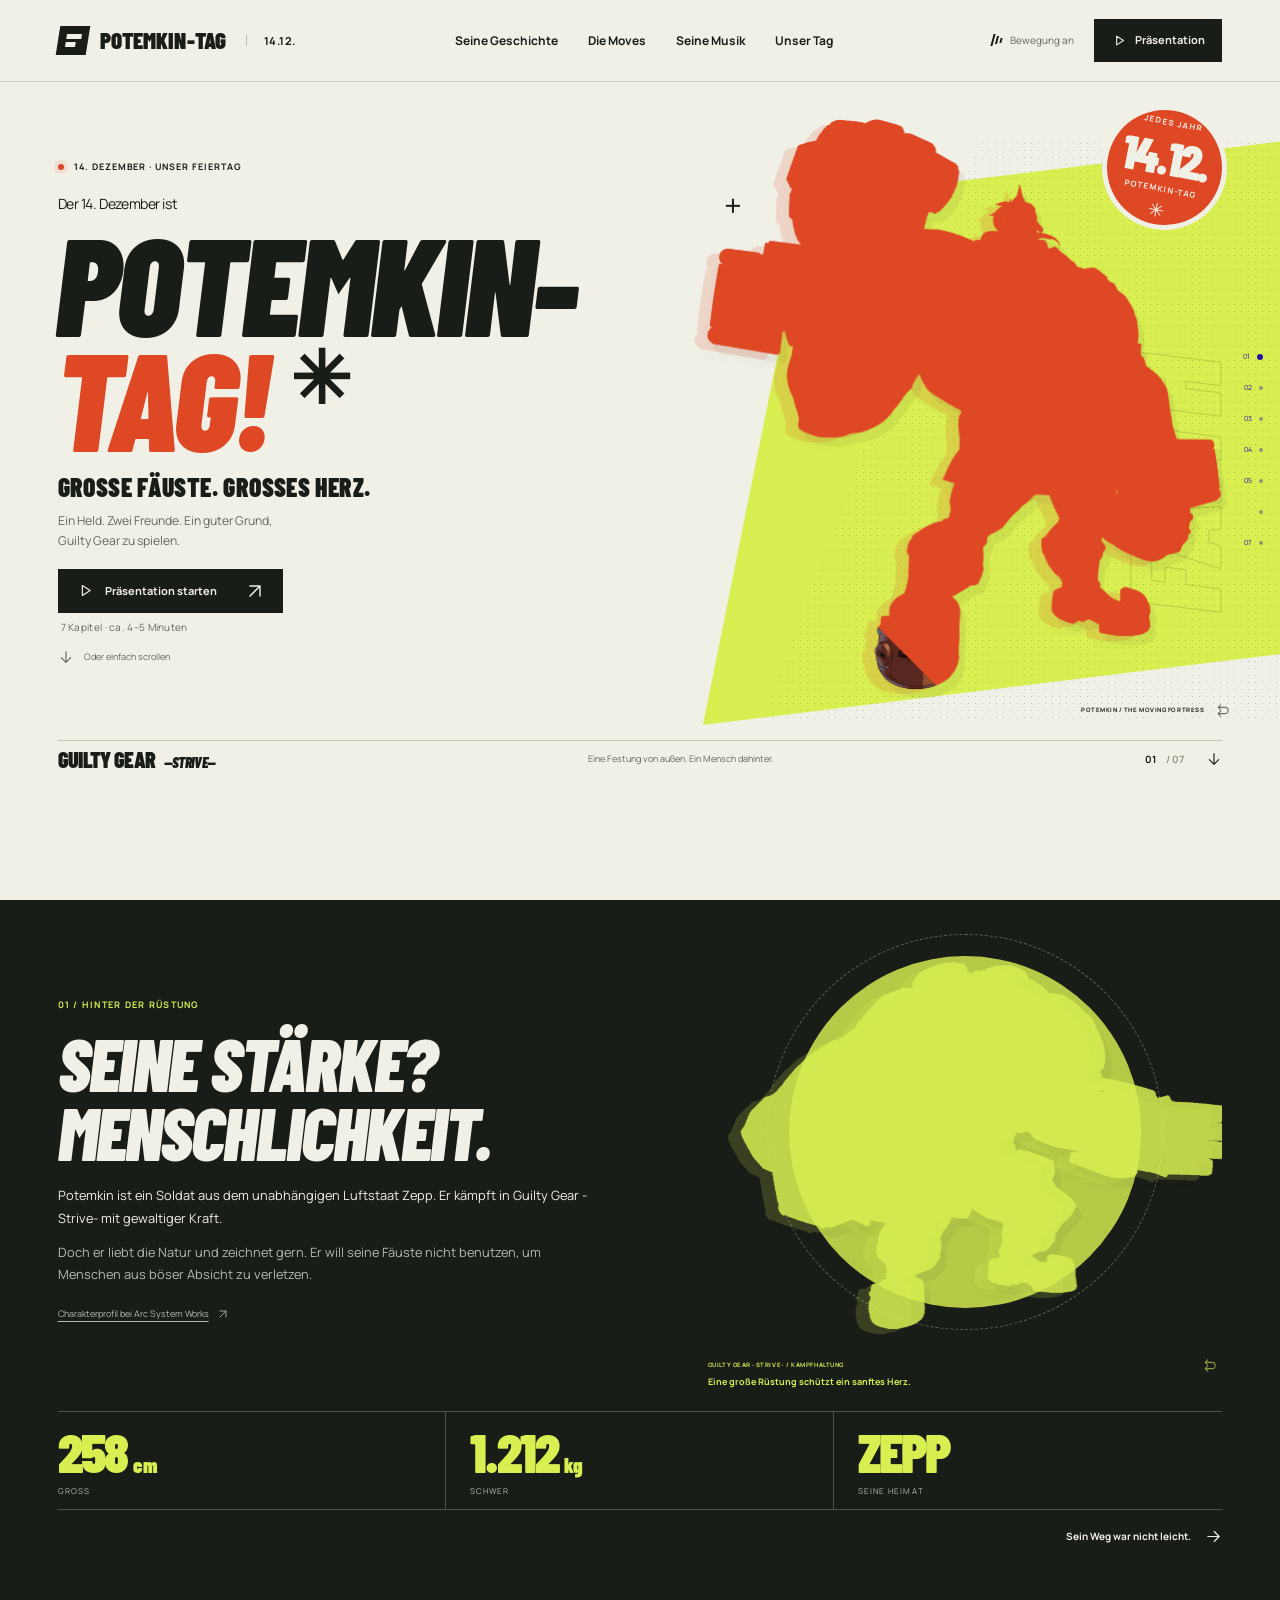
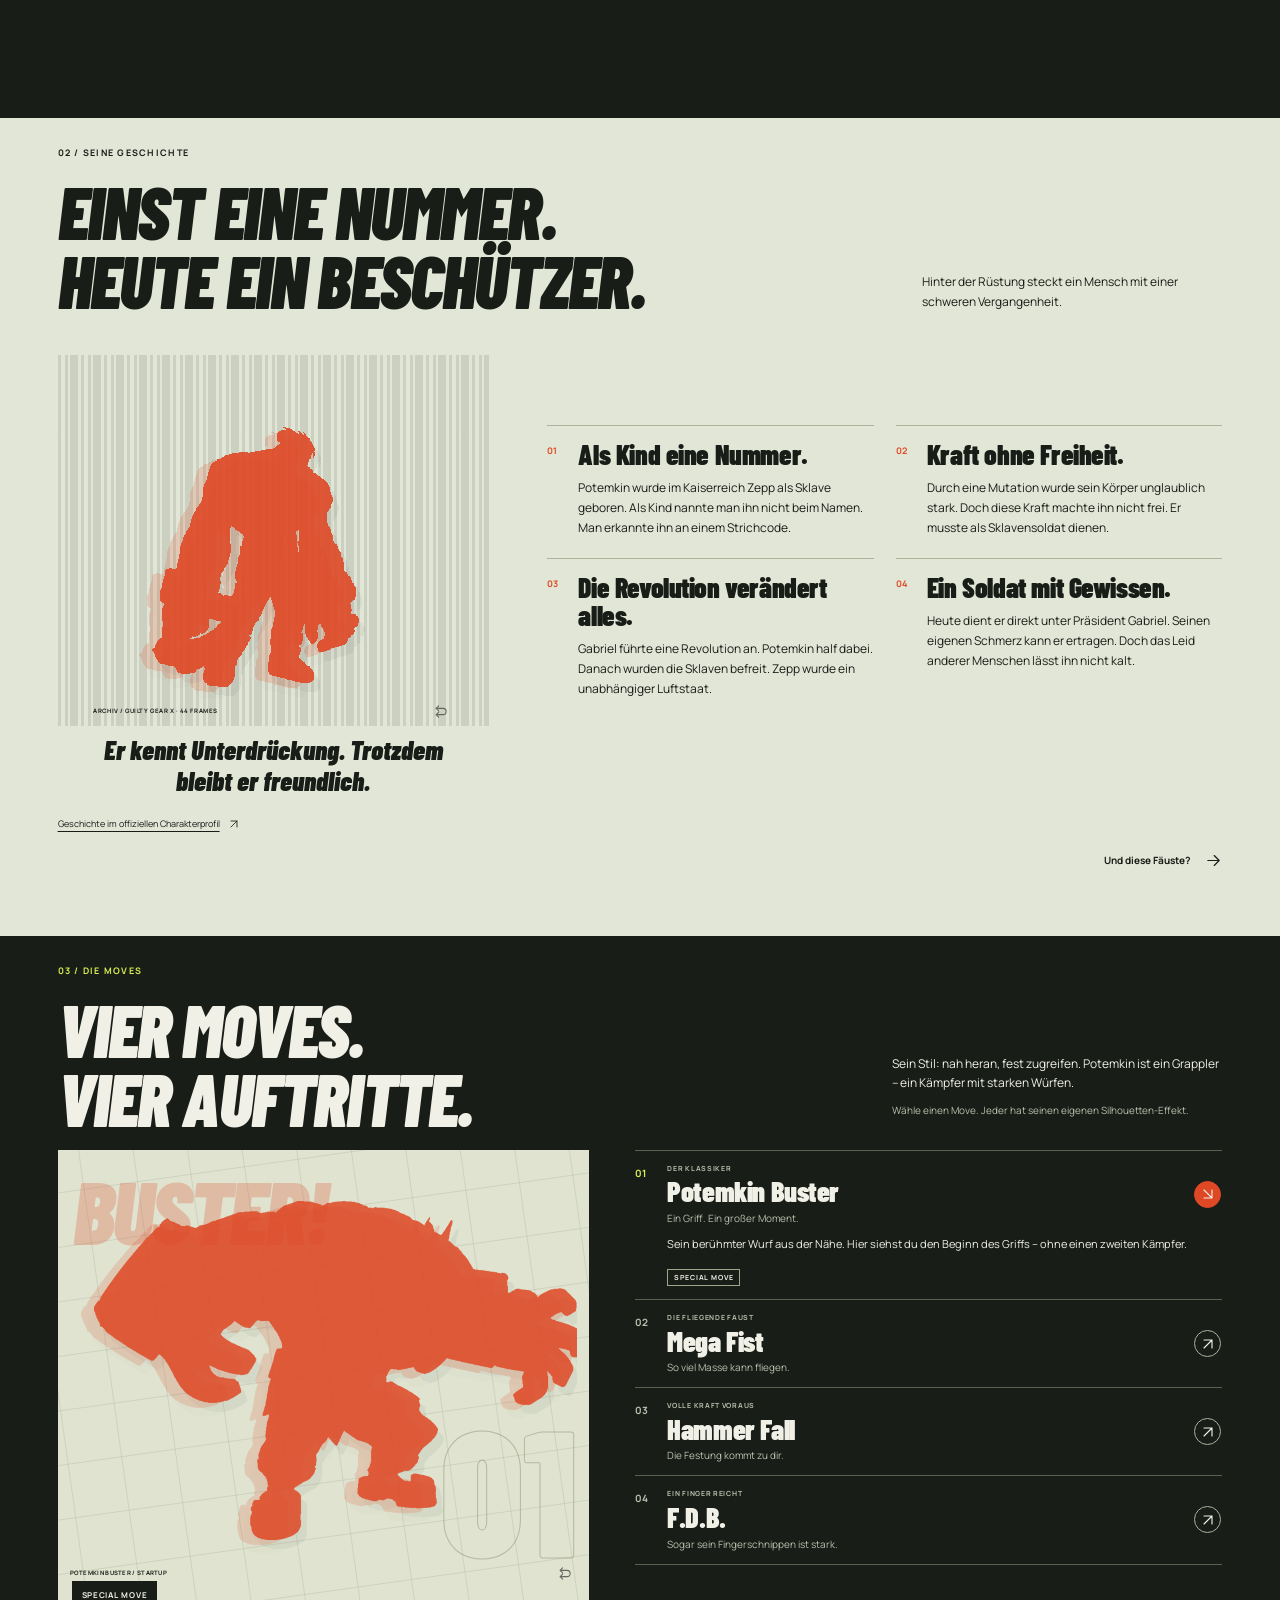
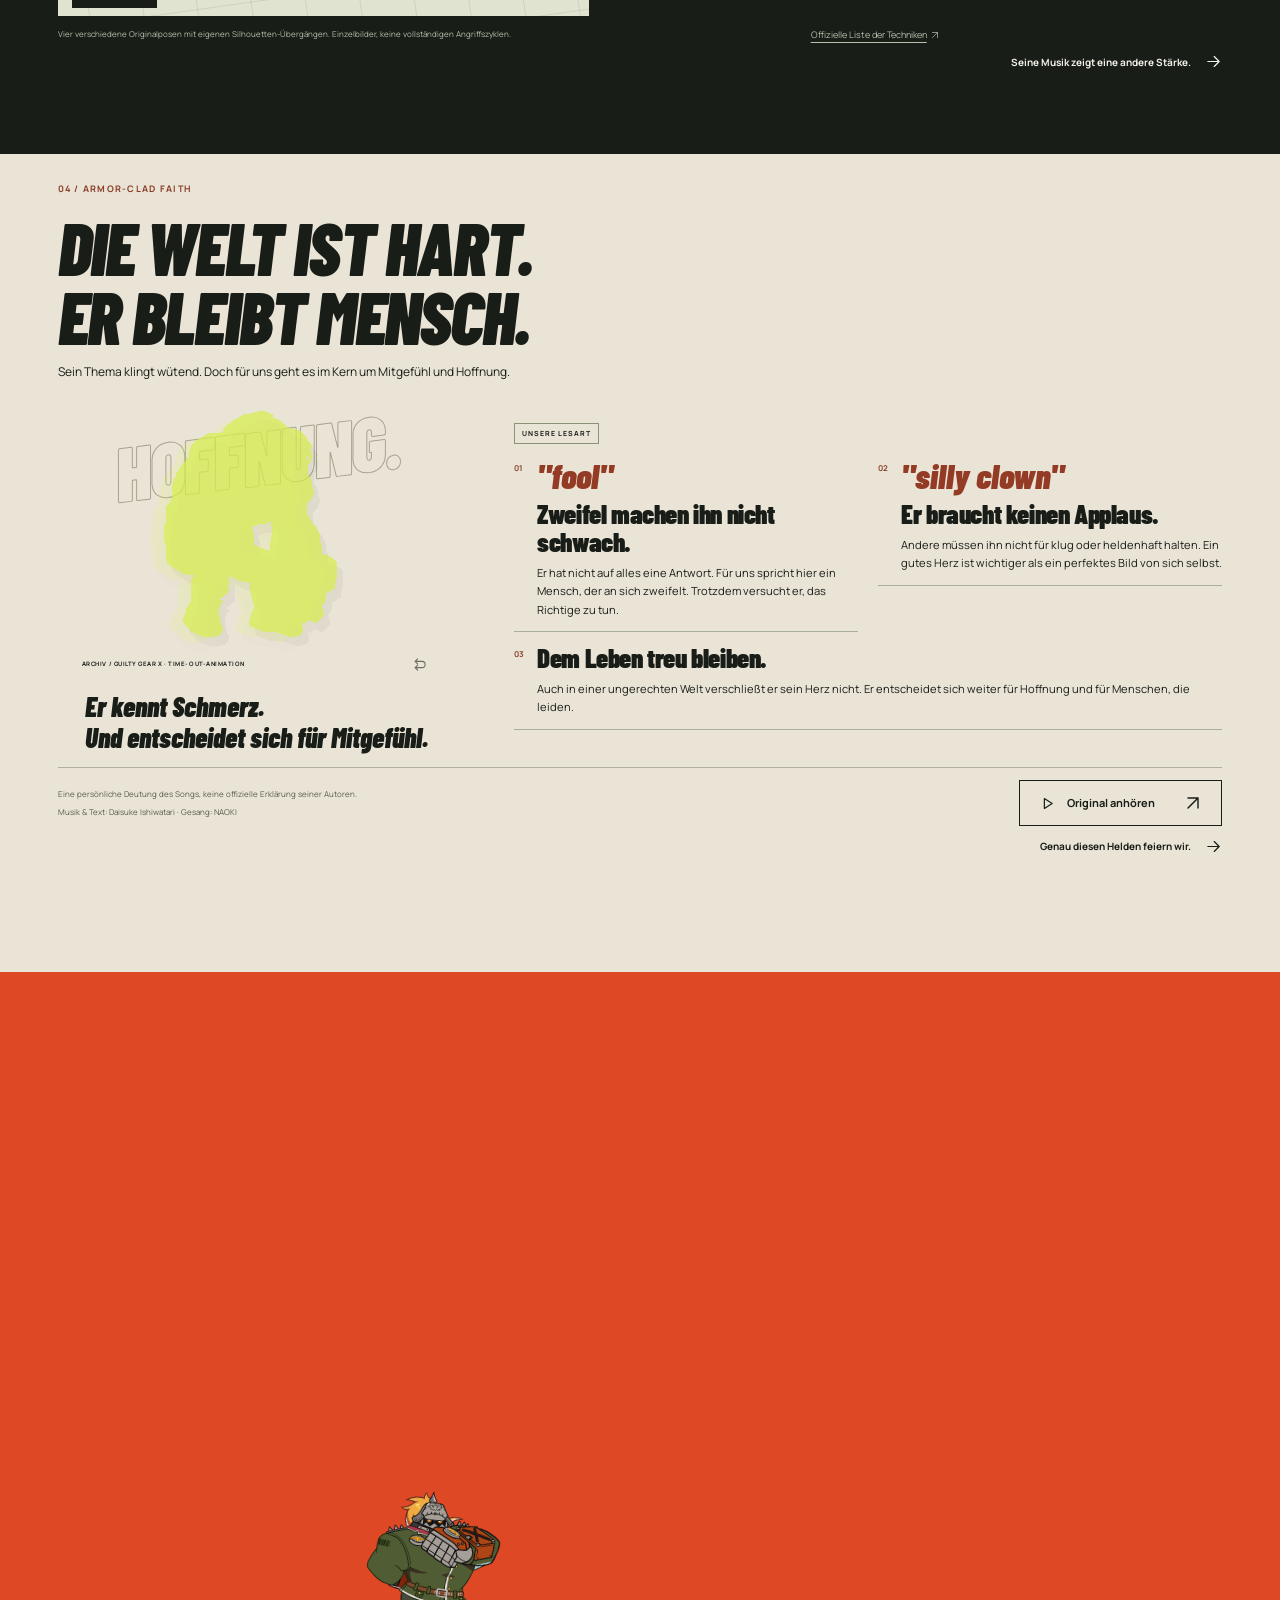
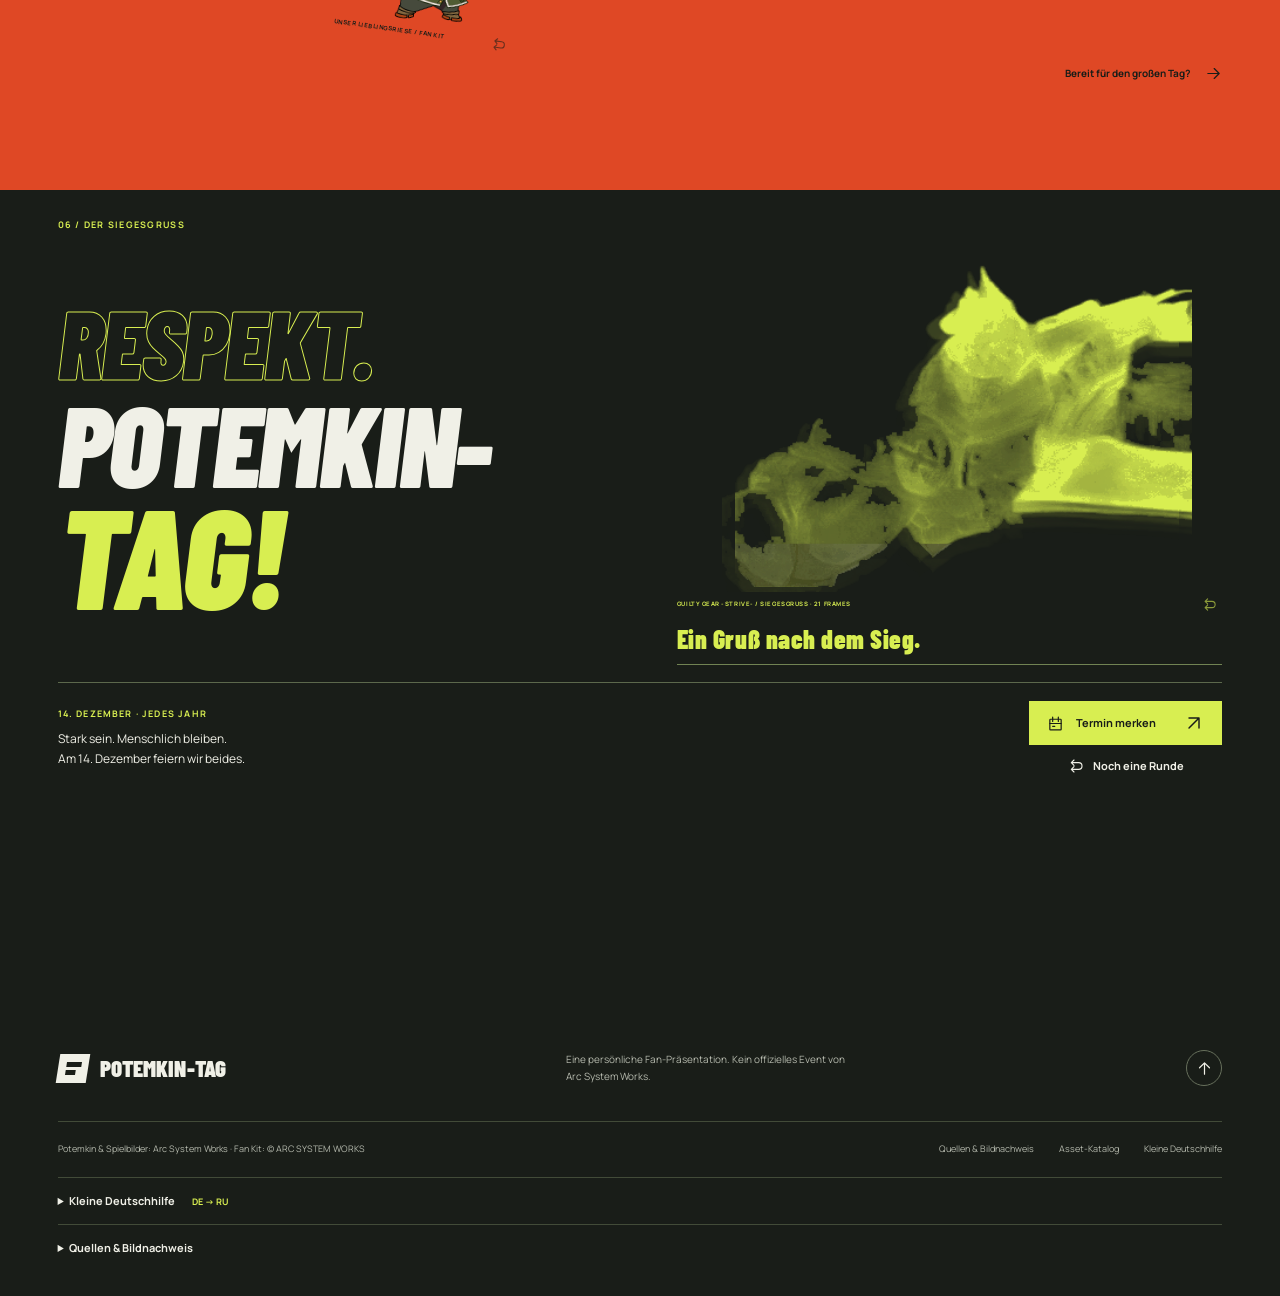
==== commit 5c284e78: "Fit full-screen slides and preload lossless animations" ====
--- a/index.html
+++ b/index.html
@@ -1,9 +1,9 @@
-<!doctype html><html lang="de"><head><meta charset="utf-8"><meta name="viewport" content="width=device-width,initial-scale=1"><meta name="theme-color" content="#f0f0e7"><meta name="description" content="Eine bewegte Fan-Präsentation über Potemkin: seine Geschichte, seine Menschlichkeit, Armor-clad Faith und unser Feiertag am 14. Dezember."><meta property="og:title" content="Potemkin-Tag — Stärke ist mehr als eine Faust."><meta property="og:description" content="Eine bewegte Fan-Präsentation über Potemkin: seine Geschichte, seine Menschlichkeit, Armor-clad Faith und unser Feiertag am 14. Dezember."><meta property="og:type" content="website"><title>Potemkin-Tag — Stärke ist mehr als eine Faust.</title><link rel="icon" href="favicon.svg" type="image/svg+xml"><link rel="preload" href="assets/fonts/barlow-condensed-900-italic.ttf" as="font" type="font/ttf" crossorigin><link rel="stylesheet" href="styles.css"><link rel="stylesheet" href="motion.css"><script src="content.de.js" defer></script><script src="media-engine.js" defer></script><script src="app.js" defer></script></head><body><a class="skip-link" href="#main">Zum Inhalt</a><header class="site-header"><a class="brand" href="#start"><span class="brand-mark" aria-hidden="true"><i></i><i></i></span>POTEMKIN-TAG<span class="brand-date">14.12.</span></a><nav class="main-nav" id="main-nav" aria-label="Kapitel"><a href="#geschichte">Seine Geschichte</a><a href="#moves">Die Moves</a><a href="#thema">Seine Musik</a><a href="#unser-tag">Unser Tag</a></nav><div class="header-actions"><button class="motion-toggle js-only" type="button" aria-pressed="false" title="Bewegung ausschalten"><span class="motion-symbol" aria-hidden="true"><i></i><i></i><i></i></span><span class="motion-label">Bewegung an</span></button><button class="header-present js-only" type="button" data-start><svg class="icon" width="24" height="24" viewBox="0 0 24 24" fill="none" stroke="currentColor" stroke-width="1.7" stroke-linecap="round" stroke-linejoin="round" aria-hidden="true"><path d="m9 5 11 7-11 7Z"/></svg><span>Präsentation</span></button><button class="menu-toggle js-only" type="button" aria-expanded="false" aria-controls="main-nav" aria-label="Menü öffnen"><svg class="icon" width="24" height="24" viewBox="0 0 24 24" fill="none" stroke="currentColor" stroke-width="1.7" stroke-linecap="round" stroke-linejoin="round" aria-hidden="true"><path d="M4 8h16M4 16h16"/></svg></button></div></header><main id="main"><section class="chapter hero active" id="start" data-chapter="0" aria-labelledby="hero-title">
+<!doctype html><html lang="de"><head><meta charset="utf-8"><meta name="viewport" content="width=device-width,initial-scale=1"><meta name="theme-color" content="#f0f0e7"><meta name="description" content="Eine bewegte Fan-Präsentation über Potemkin: seine Geschichte, seine Menschlichkeit, Armor-clad Faith und unser Feiertag am 14. Dezember."><meta property="og:title" content="Potemkin-Tag — Stärke ist mehr als eine Faust."><meta property="og:description" content="Eine bewegte Fan-Präsentation über Potemkin: seine Geschichte, seine Menschlichkeit, Armor-clad Faith und unser Feiertag am 14. Dezember."><meta property="og:type" content="website"><title>Potemkin-Tag — Stärke ist mehr als eine Faust.</title><link rel="icon" href="favicon.svg" type="image/svg+xml"><link rel="preload" href="assets/fonts/barlow-condensed-900-italic.ttf" as="font" type="font/ttf" crossorigin><link rel="stylesheet" href="styles.css"><link rel="stylesheet" href="motion.css"><link rel="stylesheet" href="slides.css"><link rel="stylesheet" href="loading.css"><script src="content.de.js" defer></script><script src="preloader.js" defer></script><script src="slides-runtime.js" defer></script><script src="media-engine.js" defer></script><script src="app.js" defer></script></head><body><div id="asset-loader" class="asset-loader" role="status" aria-live="polite" hidden><div class="loader-inner"><p class="eyebrow">POTEMKIN-TAG / 14.12.</p><div class="loader-stage" aria-hidden="true"><span class="loader-ring"></span><picture><source media="(prefers-reduced-motion: reduce)" srcset="assets/potemkin/effects/loader-idle.png"><img id="loader-potemkin" src="assets/potemkin/effects/loader-idle.webp" alt="" width="180" height="180" fetchpriority="high"></picture><span class="loader-ground"></span></div><h2>BEREIT MACHEN.</h2><p id="load-status">Die Animationen werden vorbereitet.</p><progress id="load-progress" max="100" value="0" aria-label="Animationen laden"></progress><div class="loader-actions"><button id="load-start" class="button button-lime" type="button" hidden>Los geht’s <svg class="icon" width="24" height="24" viewBox="0 0 24 24" fill="none" stroke="currentColor" stroke-width="1.7" stroke-linecap="round" stroke-linejoin="round" aria-hidden="true"><path d="M4 12h16M13 5l7 7-7 7"/></svg></button><button id="load-continue" type="button">Jetzt starten · im Hintergrund weiterladen <svg class="icon" width="24" height="24" viewBox="0 0 24 24" fill="none" stroke="currentColor" stroke-width="1.7" stroke-linecap="round" stroke-linejoin="round" aria-hidden="true"><path d="M4 12h16M13 5l7 7-7 7"/></svg></button></div><p class="loader-note">Originalqualität. Einmal laden, flüssiger ansehen.</p></div></div><a class="skip-link" href="#main">Zum Inhalt</a><header class="site-header"><a class="brand" href="#start"><span class="brand-mark" aria-hidden="true"><i></i><i></i></span>POTEMKIN-TAG<span class="brand-date">14.12.</span></a><nav class="main-nav" id="main-nav" aria-label="Kapitel"><a href="#geschichte">Seine Geschichte</a><a href="#moves">Die Moves</a><a href="#thema">Seine Musik</a><a href="#unser-tag">Unser Tag</a></nav><div class="header-actions"><button class="motion-toggle js-only" type="button" aria-pressed="false" title="Bewegung ausschalten"><span class="motion-symbol" aria-hidden="true"><i></i><i></i><i></i></span><span class="motion-label">Bewegung an</span></button><button class="header-present js-only" type="button" data-start><svg class="icon" width="24" height="24" viewBox="0 0 24 24" fill="none" stroke="currentColor" stroke-width="1.7" stroke-linecap="round" stroke-linejoin="round" aria-hidden="true"><path d="m9 5 11 7-11 7Z"/></svg><span>Präsentation</span></button><button class="menu-toggle js-only" type="button" aria-expanded="false" aria-controls="main-nav" aria-label="Menü öffnen"><svg class="icon" width="24" height="24" viewBox="0 0 24 24" fill="none" stroke="currentColor" stroke-width="1.7" stroke-linecap="round" stroke-linejoin="round" aria-hidden="true"><path d="M4 8h16M4 16h16"/></svg></button></div></header><main id="main"><section class="chapter hero active" id="start" data-chapter="0" aria-labelledby="hero-title"><div class="slide-content">
   <div class="hero-copy"><p class="eyebrow"><span class="status-dot" aria-hidden="true"></span>14. DEZEMBER · UNSER FEIERTAG</p><p class="hero-intro">Der 14. Dezember ist</p><h1 id="hero-title" tabindex="-1"><span>POTEMKIN-</span><span class="hero-tag">TAG!<span class="title-spark" aria-hidden="true">✳</span></span></h1><p class="hero-tagline">Große Fäuste. Großes Herz.</p><p class="hero-description">Ein Held. Zwei Freunde. Ein guter Grund,<br>Guilty Gear zu spielen.</p><div class="hero-cta"><a class="button button-dark" href="#held" data-start><svg class="icon" width="24" height="24" viewBox="0 0 24 24" fill="none" stroke="currentColor" stroke-width="1.7" stroke-linecap="round" stroke-linejoin="round" aria-hidden="true"><path d="m9 5 11 7-11 7Z"/></svg>Präsentation starten<svg class="icon" width="24" height="24" viewBox="0 0 24 24" fill="none" stroke="currentColor" stroke-width="1.7" stroke-linecap="round" stroke-linejoin="round" aria-hidden="true"><path d="M6 18 18 6M6 6h12v12"/></svg></a><span class="cta-caption">7 Kapitel · ca. 4–5 Minuten</span></div><a class="scroll-link" href="#held"><svg class="icon" width="24" height="24" viewBox="0 0 24 24" fill="none" stroke="currentColor" stroke-width="1.7" stroke-linecap="round" stroke-linejoin="round" aria-hidden="true"><path d="M12 4v16M5 13l7 7 7-7"/></svg>Oder einfach scrollen</a></div>
-  <div class="hero-visual"><div class="hero-slash" aria-hidden="true"></div><div class="halftone hero-halftone" aria-hidden="true"></div><span class="hero-outline" aria-hidden="true">FAITH</span><figure class="media-scene hero-media fx-rift" data-media-id="hero-keyart" data-effect="rift" style="--media-ink:#df4825;--media-ratio:991/1100"><div class="media-stage"><img class="media-poster" src="assets/potemkin/portraits/potemkin-key-art.png" alt="Potemkin mit erhobener gepanzerter Faust, als rote Silhouette und danach in den Originalfarben." width="991" height="1100" fetchpriority="high" loading="eager" decoding="async"><canvas class="media-canvas" role="img" aria-label="Potemkin mit erhobener gepanzerter Faust, als rote Silhouette und danach in den Originalfarben." hidden></canvas><span class="media-strokes" aria-hidden="true"></span><span class="image-fallback" hidden>Bild nicht verfügbar. Potemkin aus Guilty Gear -Strive-.</span></div><figcaption><span>POTEMKIN / THE MOVING FORTRESS</span><button class="replay-media js-only" type="button" aria-label="Animation noch einmal zeigen"><svg class="icon" width="24" height="24" viewBox="0 0 24 24" fill="none" stroke="currentColor" stroke-width="1.7" stroke-linecap="round" stroke-linejoin="round" aria-hidden="true"><path d="M5 7h11a5 5 0 0 1 0 10H5M9 3 5 7l4 4M9 13l-4 4 4 4"/></svg></button></figcaption></figure><div class="date-sticker"><span>JEDES JAHR</span><strong>14.12.</strong><span>POTEMKIN-TAG</span><i aria-hidden="true">✳</i></div><span class="cross cross-one" aria-hidden="true">+</span></div><div class="hero-bottom"><span class="game-label">GUILTY GEAR <i>—STRIVE—</i></span><p>Eine Festung von außen. Ein Mensch dahinter.</p><a href="#held">01 <span>/ 07</span><svg class="icon" width="24" height="24" viewBox="0 0 24 24" fill="none" stroke="currentColor" stroke-width="1.7" stroke-linecap="round" stroke-linejoin="round" aria-hidden="true"><path d="M12 4v16M5 13l7 7 7-7"/></svg></a></div></section><div class="ticker" aria-hidden="true"><div><span>GROSSE FÄUSTE</span><i>✳</i><span>GROSSES HERZ</span><i>✳</i><span>ARMOR-CLAD FAITH</span><i>✳</i><span>14. DEZEMBER</span></div></div><section class="chapter about" id="held" data-chapter="1" aria-labelledby="about-title">
-  <div class="about-copy reveal"><p class="eyebrow">01 / HINTER DER RÜSTUNG</p><h2 id="about-title" tabindex="-1">SEINE STÄRKE?<br>MENSCHLICHKEIT.</h2><p class="body-copy">Potemkin ist ein Soldat aus dem unabhängigen Luftstaat Zepp. Er kämpft in Guilty Gear -Strive- mit gewaltiger Kraft.</p><p class="body-copy muted">Doch er liebt die Natur und zeichnet gern. Er will seine Fäuste nicht benutzen, um Menschen aus böser Absicht zu verletzen.</p><a class="source-link" href="https://www.guiltygear.com/ggst/en/character/pot/" target="_blank" rel="noopener noreferrer">Charakterprofil bei Arc System Works<svg class="icon" width="24" height="24" viewBox="0 0 24 24" fill="none" stroke="currentColor" stroke-width="1.7" stroke-linecap="round" stroke-linejoin="round" aria-hidden="true"><path d="M6 18 18 6M6 6h12v12"/></svg></a></div><div class="about-visual"><span class="about-orbit" aria-hidden="true"></span><figure class="media-scene about-media fx-scan" data-media-id="about-guard" data-effect="scan" style="--media-ink:#d8ee51;--media-ratio:850/640"><div class="media-stage"><img class="media-poster" src="assets/potemkin/poses/guard.png" alt="Potemkin in seiner Kampfhaltung, mit geöffneten gepanzerten Händen." width="850" height="640" loading="lazy" decoding="async"><canvas class="media-canvas" role="img" aria-label="Potemkin in seiner Kampfhaltung, mit geöffneten gepanzerten Händen." hidden></canvas><span class="media-strokes" aria-hidden="true"></span><span class="image-fallback" hidden>Bild nicht verfügbar. Potemkin aus Guilty Gear -Strive-.</span></div><figcaption><span>GUILTY GEAR -STRIVE- / KAMPFHALTUNG</span><button class="replay-media js-only" type="button" aria-label="Animation noch einmal zeigen"><svg class="icon" width="24" height="24" viewBox="0 0 24 24" fill="none" stroke="currentColor" stroke-width="1.7" stroke-linecap="round" stroke-linejoin="round" aria-hidden="true"><path d="M5 7h11a5 5 0 0 1 0 10H5M9 3 5 7l4 4M9 13l-4 4 4 4"/></svg></button></figcaption></figure><p class="hand-note">Eine große Rüstung schützt ein sanftes Herz.</p></div><dl class="facts reveal"><div><dt>groß</dt><dd>258<span>cm</span></dd></div><div><dt>schwer</dt><dd>1.212<span>kg</span></dd></div><div><dt>seine Heimat</dt><dd>ZEPP<span></span></dd></div></dl><a href="#geschichte" class="chapter-next" data-next="2">Sein Weg war nicht leicht. <svg class="icon" width="24" height="24" viewBox="0 0 24 24" fill="none" stroke="currentColor" stroke-width="1.7" stroke-linecap="round" stroke-linejoin="round" aria-hidden="true"><path d="M4 12h16M13 5l7 7-7 7"/></svg></a></section><section class="chapter history" id="geschichte" data-chapter="2" aria-labelledby="history-title">
-  <div class="section-heading reveal"><div><p class="eyebrow">02 / SEINE GESCHICHTE</p><h2 id="history-title" tabindex="-1">EINST EINE NUMMER.<br>HEUTE EIN BESCHÜTZER.</h2></div><p class="history-intro">Hinter der Rüstung steckt ein Mensch mit einer schweren Vergangenheit.</p></div><div class="history-grid"><div class="history-art-column"><span class="barcode" aria-hidden="true"></span><figure class="media-scene history-media fx-fracture" data-media-id="history-intro" data-effect="fracture" style="--media-ink:#df4825;--media-ratio:359/460"><div class="media-stage"><img class="media-poster" src="assets/potemkin/animations/history-intro-poster.png" alt="Archivanimation: Potemkin hebt seine gepanzerten Hände und legt den großen Kragen an." width="359" height="460" loading="lazy" decoding="async"><canvas class="media-canvas" role="img" aria-label="Archivanimation: Potemkin hebt seine gepanzerten Hände und legt den großen Kragen an." hidden></canvas><span class="media-strokes" aria-hidden="true"></span><span class="image-fallback" hidden>Bild nicht verfügbar. Potemkin aus Guilty Gear -Strive-.</span></div><figcaption><span>ARCHIV / GUILTY GEAR X · 44 FRAMES</span><button class="replay-media js-only" type="button" aria-label="Animation noch einmal zeigen"><svg class="icon" width="24" height="24" viewBox="0 0 24 24" fill="none" stroke="currentColor" stroke-width="1.7" stroke-linecap="round" stroke-linejoin="round" aria-hidden="true"><path d="M5 7h11a5 5 0 0 1 0 10H5M9 3 5 7l4 4M9 13l-4 4 4 4"/></svg></button></figcaption></figure><p class="history-closing">Er kennt Unterdrückung. Trotzdem bleibt er freundlich.</p></div><ol class="history-timeline"><li class="reveal"><span>01</span><div><h3>Als Kind eine Nummer.</h3><p>Potemkin wurde im Kaiserreich Zepp als Sklave geboren. Als Kind nannte man ihn nicht beim Namen. Man erkannte ihn an einem Strichcode.</p></div></li><li class="reveal"><span>02</span><div><h3>Kraft ohne Freiheit.</h3><p>Durch eine Mutation wurde sein Körper unglaublich stark. Doch diese Kraft machte ihn nicht frei. Er musste als Sklavensoldat dienen.</p></div></li><li class="reveal"><span>03</span><div><h3>Die Revolution verändert alles.</h3><p>Gabriel führte eine Revolution an. Potemkin half dabei. Danach wurden die Sklaven befreit. Zepp wurde ein unabhängiger Luftstaat.</p></div></li><li class="reveal"><span>04</span><div><h3>Ein Soldat mit Gewissen.</h3><p>Heute dient er direkt unter Präsident Gabriel. Seinen eigenen Schmerz kann er ertragen. Doch das Leid anderer Menschen lässt ihn nicht kalt.</p></div></li></ol></div><a class="source-link" href="https://www.guiltygear.com/ggst/en/character/pot/" target="_blank" rel="noopener noreferrer">Geschichte im offiziellen Charakterprofil<svg class="icon" width="24" height="24" viewBox="0 0 24 24" fill="none" stroke="currentColor" stroke-width="1.7" stroke-linecap="round" stroke-linejoin="round" aria-hidden="true"><path d="M6 18 18 6M6 6h12v12"/></svg></a><a href="#moves" class="chapter-next" data-next="3">Und diese Fäuste? <svg class="icon" width="24" height="24" viewBox="0 0 24 24" fill="none" stroke="currentColor" stroke-width="1.7" stroke-linecap="round" stroke-linejoin="round" aria-hidden="true"><path d="M4 12h16M13 5l7 7-7 7"/></svg></a></section><section class="chapter moves" id="moves" data-chapter="3" aria-labelledby="moves-title">
-  <div class="section-heading reveal"><div><p class="eyebrow">03 / DIE MOVES</p><h2 id="moves-title" tabindex="-1">VIER MOVES.<br>VIER AUFTRITTE.</h2></div><div class="heading-aside"><p>Sein Stil: nah heran, fest zugreifen. Potemkin ist ein Grappler – ein Kämpfer mit starken Würfen.</p><p class="small-note">Wähle einen Move. Jeder hat seinen eigenen Silhouetten-Effekt.</p></div></div><div class="moves-grid"><div class="move-stage"><div class="move-stage-grid" aria-hidden="true"></div><span class="move-stage-word" aria-hidden="true">BUSTER!</span><span class="move-stage-number" aria-hidden="true">01</span><div class="move-media-panel" data-move-panel="buster" ><figure class="media-scene move-media fx-grasp" data-media-id="move-buster" data-effect="grasp" style="--media-ink:#df4825;--media-ratio:850/586"><div class="media-stage"><img class="media-poster" src="assets/potemkin/moves/buster.png" alt="Die offene Greifhaltung beim Beginn von Potemkin Buster." width="850" height="586" loading="lazy" decoding="async"><canvas class="media-canvas" role="img" aria-label="Die offene Greifhaltung beim Beginn von Potemkin Buster." hidden></canvas><span class="media-strokes" aria-hidden="true"></span><span class="image-fallback" hidden>Bild nicht verfügbar. Potemkin aus Guilty Gear -Strive-.</span></div><figcaption><span>POTEMKIN BUSTER / STARTUP</span><button class="replay-media js-only" type="button" aria-label="Animation noch einmal zeigen"><svg class="icon" width="24" height="24" viewBox="0 0 24 24" fill="none" stroke="currentColor" stroke-width="1.7" stroke-linecap="round" stroke-linejoin="round" aria-hidden="true"><path d="M5 7h11a5 5 0 0 1 0 10H5M9 3 5 7l4 4M9 13l-4 4 4 4"/></svg></button></figcaption></figure></div><div class="move-media-panel" data-move-panel="mega" hidden><figure class="media-scene move-media fx-ascent" data-media-id="move-mega" data-effect="ascent" style="--media-ink:#d8ee51;--media-ratio:796/850"><div class="media-stage"><img class="media-poster" src="assets/potemkin/moves/mega-fist.png" alt="Potemkin mitten im Sprung bei Mega Fist." width="796" height="850" loading="lazy" decoding="async"><canvas class="media-canvas" role="img" aria-label="Potemkin mitten im Sprung bei Mega Fist." hidden></canvas><span class="media-strokes" aria-hidden="true"></span><span class="image-fallback" hidden>Bild nicht verfügbar. Potemkin aus Guilty Gear -Strive-.</span></div><figcaption><span>MEGA FIST / SPRUNGPOSE</span><button class="replay-media js-only" type="button" aria-label="Animation noch einmal zeigen"><svg class="icon" width="24" height="24" viewBox="0 0 24 24" fill="none" stroke="currentColor" stroke-width="1.7" stroke-linecap="round" stroke-linejoin="round" aria-hidden="true"><path d="M5 7h11a5 5 0 0 1 0 10H5M9 3 5 7l4 4M9 13l-4 4 4 4"/></svg></button></figcaption></figure></div><div class="move-media-panel" data-move-panel="hammer" hidden><figure class="media-scene move-media fx-rush" data-media-id="move-hammer" data-effect="rush" style="--media-ink:#df4825;--media-ratio:850/748"><div class="media-stage"><img class="media-poster" src="assets/potemkin/moves/hammer-fall.png" alt="Potemkin stürmt bei Hammer Fall mit beiden Fäusten voraus." width="850" height="748" loading="lazy" decoding="async"><canvas class="media-canvas" role="img" aria-label="Potemkin stürmt bei Hammer Fall mit beiden Fäusten voraus." hidden></canvas><span class="media-strokes" aria-hidden="true"></span><span class="image-fallback" hidden>Bild nicht verfügbar. Potemkin aus Guilty Gear -Strive-.</span></div><figcaption><span>HAMMER FALL / ANGRIFFSPOSE</span><button class="replay-media js-only" type="button" aria-label="Animation noch einmal zeigen"><svg class="icon" width="24" height="24" viewBox="0 0 24 24" fill="none" stroke="currentColor" stroke-width="1.7" stroke-linecap="round" stroke-linejoin="round" aria-hidden="true"><path d="M5 7h11a5 5 0 0 1 0 10H5M9 3 5 7l4 4M9 13l-4 4 4 4"/></svg></button></figcaption></figure></div><div class="move-media-panel" data-move-panel="fdb" hidden><figure class="media-scene move-media fx-flick" data-media-id="move-fdb" data-effect="flick" style="--media-ink:#d8ee51;--media-ratio:850/437"><div class="media-stage"><img class="media-poster" src="assets/potemkin/moves/fdb.png" alt="Potemkin führt sein kräftiges Fingerschnippen F.D.B. aus." width="850" height="437" loading="lazy" decoding="async"><canvas class="media-canvas" role="img" aria-label="Potemkin führt sein kräftiges Fingerschnippen F.D.B. aus." hidden></canvas><span class="media-strokes" aria-hidden="true"></span><span class="image-fallback" hidden>Bild nicht verfügbar. Potemkin aus Guilty Gear -Strive-.</span></div><figcaption><span>F.D.B. / FINGERSCHNIPPEN</span><button class="replay-media js-only" type="button" aria-label="Animation noch einmal zeigen"><svg class="icon" width="24" height="24" viewBox="0 0 24 24" fill="none" stroke="currentColor" stroke-width="1.7" stroke-linecap="round" stroke-linejoin="round" aria-hidden="true"><path d="M5 7h11a5 5 0 0 1 0 10H5M9 3 5 7l4 4M9 13l-4 4 4 4"/></svg></button></figcaption></figure></div><div class="move-stage-bottom"><span class="stage-tag">SPECIAL MOVE</span></div></div><div class="move-list reveal"><details class="move" data-move="buster" open><summary><span class="move-number">01</span><div><span class="move-type">DER KLASSIKER</span><h3>Potemkin Buster</h3><p>Ein Griff. Ein großer Moment.</p></div><span class="move-expand" aria-hidden="true"><svg class="icon" width="24" height="24" viewBox="0 0 24 24" fill="none" stroke="currentColor" stroke-width="1.7" stroke-linecap="round" stroke-linejoin="round" aria-hidden="true"><path d="M6 18 18 6M6 6h12v12"/></svg></span></summary><div class="move-description"><p>Sein berühmter Wurf aus der Nähe. Hier siehst du den Beginn des Griffs – ohne einen zweiten Kämpfer.</p><span>SPECIAL MOVE</span></div></details><details class="move" data-move="mega" ><summary><span class="move-number">02</span><div><span class="move-type">DIE FLIEGENDE FAUST</span><h3>Mega Fist</h3><p>So viel Masse kann fliegen.</p></div><span class="move-expand" aria-hidden="true"><svg class="icon" width="24" height="24" viewBox="0 0 24 24" fill="none" stroke="currentColor" stroke-width="1.7" stroke-linecap="round" stroke-linejoin="round" aria-hidden="true"><path d="M6 18 18 6M6 6h12v12"/></svg></span></summary><div class="move-description"><p>Potemkin springt und schlägt mit beiden Fäusten zu. Der Silhouetten-Schnitt steigt mit seiner Sprungrichtung nach oben.</p><span>SPECIAL MOVE</span></div></details><details class="move" data-move="hammer" ><summary><span class="move-number">03</span><div><span class="move-type">VOLLE KRAFT VORAUS</span><h3>Hammer Fall</h3><p>Die Festung kommt zu dir.</p></div><span class="move-expand" aria-hidden="true"><svg class="icon" width="24" height="24" viewBox="0 0 24 24" fill="none" stroke="currentColor" stroke-width="1.7" stroke-linecap="round" stroke-linejoin="round" aria-hidden="true"><path d="M6 18 18 6M6 6h12v12"/></svg></span></summary><div class="move-description"><p>Er stürmt nach vorn und schlägt zu. Die eigene Pose erscheint in einem schnellen, waagerechten Schnitt.</p><span>SPECIAL MOVE</span></div></details><details class="move" data-move="fdb" ><summary><span class="move-number">04</span><div><span class="move-type">EIN FINGER REICHT</span><h3>F.D.B.</h3><p>Sogar sein Fingerschnippen ist stark.</p></div><span class="move-expand" aria-hidden="true"><svg class="icon" width="24" height="24" viewBox="0 0 24 24" fill="none" stroke="currentColor" stroke-width="1.7" stroke-linecap="round" stroke-linejoin="round" aria-hidden="true"><path d="M6 18 18 6M6 6h12v12"/></svg></span></summary><div class="move-description"><p>Mit einem kräftigen Fingerschnippen wehrt er sich. Ein kleiner Kreis öffnet die Silhouette an seiner Hand.</p><span>SPECIAL MOVE</span></div></details></div></div><div class="moves-bottom"><p class="small-note">Vier verschiedene Originalposen mit eigenen Silhouetten-Übergängen. Einzelbilder, keine vollständigen Angriffszyklen.</p><a class="source-link" href="https://www.guiltygear.com/ggst/en/character/pot/" target="_blank" rel="noopener noreferrer">Offizielle Liste der Techniken<svg class="icon" width="24" height="24" viewBox="0 0 24 24" fill="none" stroke="currentColor" stroke-width="1.7" stroke-linecap="round" stroke-linejoin="round" aria-hidden="true"><path d="M6 18 18 6M6 6h12v12"/></svg></a></div><a href="#thema" class="chapter-next" data-next="4">Seine Musik zeigt eine andere Stärke. <svg class="icon" width="24" height="24" viewBox="0 0 24 24" fill="none" stroke="currentColor" stroke-width="1.7" stroke-linecap="round" stroke-linejoin="round" aria-hidden="true"><path d="M4 12h16M13 5l7 7-7 7"/></svg></a></section><section class="chapter song" id="thema" data-chapter="4" aria-labelledby="song-title">
-  <div class="song-heading reveal"><p class="eyebrow">04 / ARMOR-CLAD FAITH</p><h2 id="song-title" tabindex="-1">DIE WELT IST HART.<br>ER BLEIBT MENSCH.</h2><p class="song-intro">Sein Thema klingt wütend. Doch für uns geht es im Kern um Mitgefühl und Hoffnung.</p></div><div class="song-grid"><div class="song-visual"><span class="song-word" aria-hidden="true">HOFFNUNG.</span><figure class="media-scene song-media fx-ember" data-media-id="song-resolve" data-effect="ember" style="--media-ink:#d8ee51;--media-ratio:291/296"><div class="media-stage"><img class="media-poster" src="assets/potemkin/animations/song-resolve-poster.png" alt="Archivanimation: Ein erschöpfter Potemkin sinkt auf die Knie." width="291" height="296" loading="lazy" decoding="async"><canvas class="media-canvas" role="img" aria-label="Archivanimation: Ein erschöpfter Potemkin sinkt auf die Knie." hidden></canvas><span class="media-strokes" aria-hidden="true"></span><span class="image-fallback" hidden>Bild nicht verfügbar. Potemkin aus Guilty Gear -Strive-.</span></div><figcaption><span>ARCHIV / GUILTY GEAR X · TIME-OUT-ANIMATION</span><button class="replay-media js-only" type="button" aria-label="Animation noch einmal zeigen"><svg class="icon" width="24" height="24" viewBox="0 0 24 24" fill="none" stroke="currentColor" stroke-width="1.7" stroke-linecap="round" stroke-linejoin="round" aria-hidden="true"><path d="M5 7h11a5 5 0 0 1 0 10H5M9 3 5 7l4 4M9 13l-4 4 4 4"/></svg></button></figcaption></figure><p class="song-statement reveal">Er kennt Schmerz.<br>Und entscheidet sich für Mitgefühl.</p></div><div class="song-reading"><p class="reading-label">UNSERE LESART</p><article class="reading-item reveal"><span class="reading-number">01</span><q lang="en">fool</q><h3>Zweifel machen ihn nicht schwach.</h3><p>Er hat nicht auf alles eine Antwort. Für uns spricht hier ein Mensch, der an sich zweifelt. Trotzdem versucht er, das Richtige zu tun.</p></article><article class="reading-item reveal"><span class="reading-number">02</span><q lang="en">silly clown</q><h3>Er braucht keinen Applaus.</h3><p>Andere müssen ihn nicht für klug oder heldenhaft halten. Ein gutes Herz ist wichtiger als ein perfektes Bild von sich selbst.</p></article><article class="reading-item reveal"><span class="reading-number">03</span><h3>Dem Leben treu bleiben.</h3><p>Auch in einer ungerechten Welt verschließt er sein Herz nicht. Er entscheidet sich weiter für Hoffnung und für Menschen, die leiden.</p></article></div></div><div class="song-bottom"><div><p>Eine persönliche Deutung des Songs, keine offizielle Erklärung seiner Autoren.</p><p>Musik &amp; Text: Daisuke Ishiwatari · Gesang: NAOKI</p></div><a class="button button-outline" href="https://linkco.re/1sH4z4cT?lang=en" target="_blank" rel="noopener noreferrer"><svg class="icon" width="24" height="24" viewBox="0 0 24 24" fill="none" stroke="currentColor" stroke-width="1.7" stroke-linecap="round" stroke-linejoin="round" aria-hidden="true"><path d="m9 5 11 7-11 7Z"/></svg>Original anhören<svg class="icon" width="24" height="24" viewBox="0 0 24 24" fill="none" stroke="currentColor" stroke-width="1.7" stroke-linecap="round" stroke-linejoin="round" aria-hidden="true"><path d="M6 18 18 6M6 6h12v12"/></svg></a></div><a href="#unser-tag" class="chapter-next" data-next="5">Genau diesen Helden feiern wir. <svg class="icon" width="24" height="24" viewBox="0 0 24 24" fill="none" stroke="currentColor" stroke-width="1.7" stroke-linecap="round" stroke-linejoin="round" aria-hidden="true"><path d="M4 12h16M13 5l7 7-7 7"/></svg></a></section><section class="chapter holiday" id="unser-tag" data-chapter="5" aria-labelledby="holiday-title">
-  <div class="section-heading reveal"><div><p class="eyebrow">05 / UNSER TAG</p><h2 id="holiday-title" tabindex="-1">ZWEI FREUNDE.<br>EIN GROSSER HELD.</h2></div><span class="holiday-star" aria-hidden="true">✳</span></div><div class="holiday-grid"><div class="holiday-date-column"><div class="holiday-date reveal"><strong>14</strong><span class="month">DEZEMBER</span><span class="date-detail">FÜR DIE FÄUSTE. UND FÜR DAS HERZ.</span></div><figure class="media-scene holiday-media fx-stamp" data-media-id="holiday-chibi" data-effect="stamp" style="--media-ink:#191d18;--media-ratio:634/640"><div class="media-stage"><img class="media-poster" src="assets/potemkin/poses/potemkin-chibi.png" alt="Die kleine offizielle Potemkin-Illustration mit gehobener Faust." width="634" height="640" loading="lazy" decoding="async"><canvas class="media-canvas" role="img" aria-label="Die kleine offizielle Potemkin-Illustration mit gehobener Faust." hidden></canvas><span class="media-strokes" aria-hidden="true"></span><span class="image-fallback" hidden>Bild nicht verfügbar. Potemkin aus Guilty Gear -Strive-.</span></div><figcaption><span>UNSER LIEBLINGSRIESE / FAN KIT</span><button class="replay-media js-only" type="button" aria-label="Animation noch einmal zeigen"><svg class="icon" width="24" height="24" viewBox="0 0 24 24" fill="none" stroke="currentColor" stroke-width="1.7" stroke-linecap="round" stroke-linejoin="round" aria-hidden="true"><path d="M5 7h11a5 5 0 0 1 0 10H5M9 3 5 7l4 4M9 13l-4 4 4 4"/></svg></button></figcaption></figure></div><div class="holiday-copy reveal"><blockquote>Am 14. Dezember spielen mein Kumpel und ich Guilty Gear – zu Ehren von Potemkin.</blockquote><p>Das ist unser persönlicher Feiertag. Wir spielen zusammen, lachen und feiern unseren Lieblingskämpfer.</p><ol class="tradition"><li><span>01</span><div><h3>Controller bereit.</h3><p>Mein Kumpel und ich sind dabei.</p></div></li><li><span>02</span><div><h3>Guilty Gear an.</h3><p>Zeit für ein paar Runden.</p></div></li><li><span>03</span><div><h3>Potemkin feiern.</h3><p>Und jeden Buster genießen.</p></div></li></ol><p class="holiday-note">Kein offizieller Feiertag. Für uns trotzdem ein wichtiger Termin.</p></div></div><a href="#finale" class="chapter-next" data-next="6">Bereit für den großen Tag? <svg class="icon" width="24" height="24" viewBox="0 0 24 24" fill="none" stroke="currentColor" stroke-width="1.7" stroke-linecap="round" stroke-linejoin="round" aria-hidden="true"><path d="M4 12h16M13 5l7 7-7 7"/></svg></a></section><section class="chapter finale salute-finale" id="finale" data-chapter="6" aria-labelledby="finale-title">
-  <p class="eyebrow reveal">06 / DER SIEGESGRUSS</p><div class="salute-layout"><div class="salute-title reveal"><h2 id="finale-title" tabindex="-1"><span class="outline-text">RESPEKT.</span><span>POTEMKIN-</span><span class="finale-last">TAG!</span></h2></div><div class="salute-panel"><figure class="media-scene salute-media fx-salute" data-media-id="victory-salute" data-effect="salute" style="--media-ink:#d8ee51;--media-ratio:390/284"><div class="media-stage"><img class="media-poster" src="assets/potemkin/animations/victory-salute-poster.png" alt="Potemkin hebt nach dem Sieg die Hand zum militärischen Gruß. Isolierte Nahaufnahme aus Strive." width="390" height="284" loading="lazy" decoding="async"><canvas class="media-canvas" role="img" aria-label="Potemkin hebt nach dem Sieg die Hand zum militärischen Gruß. Isolierte Nahaufnahme aus Strive." hidden></canvas><span class="media-strokes" aria-hidden="true"></span><span class="image-fallback" hidden>Bild nicht verfügbar. Potemkin aus Guilty Gear -Strive-.</span></div><figcaption><span>GUILTY GEAR -STRIVE- / SIEGESGRUSS · 21 FRAMES</span><button class="replay-media js-only" type="button" aria-label="Animation noch einmal zeigen"><svg class="icon" width="24" height="24" viewBox="0 0 24 24" fill="none" stroke="currentColor" stroke-width="1.7" stroke-linecap="round" stroke-linejoin="round" aria-hidden="true"><path d="M5 7h11a5 5 0 0 1 0 10H5M9 3 5 7l4 4M9 13l-4 4 4 4"/></svg></button></figcaption></figure><p>Ein Gruß nach dem Sieg.</p></div></div><div class="finale-bottom reveal"><div><p class="finale-date">14. DEZEMBER · JEDES JAHR</p><p class="finale-body">Stark sein. Menschlich bleiben.<br>Am 14. Dezember feiern wir beides.</p></div><div class="finale-actions"><button class="button button-lime js-only" type="button" data-calendar><svg class="icon" width="24" height="24" viewBox="0 0 24 24" fill="none" stroke="currentColor" stroke-width="1.7" stroke-linecap="round" stroke-linejoin="round" aria-hidden="true"><rect x="4" y="6" width="16" height="15" rx="1"/><path d="M8 3v6M16 3v6M4 12h16M8 16h3"/></svg>Termin merken<svg class="icon" width="24" height="24" viewBox="0 0 24 24" fill="none" stroke="currentColor" stroke-width="1.7" stroke-linecap="round" stroke-linejoin="round" aria-hidden="true"><path d="M6 18 18 6M6 6h12v12"/></svg></button><a class="replay-link" href="#start" data-replay><svg class="icon" width="24" height="24" viewBox="0 0 24 24" fill="none" stroke="currentColor" stroke-width="1.7" stroke-linecap="round" stroke-linejoin="round" aria-hidden="true"><path d="M5 7h11a5 5 0 0 1 0 10H5M9 3 5 7l4 4M9 13l-4 4 4 4"/></svg>Noch eine Runde</a></div></div><p class="calendar-status" role="status"></p></section></main><footer class="site-footer"><div class="footer-main"><a class="brand" href="#start"><span class="brand-mark" aria-hidden="true"><i></i><i></i></span>POTEMKIN-TAG</a><p>Eine persönliche Fan-Präsentation. Kein offizielles Event von Arc System Works.</p><a class="back-top" href="#start" aria-label="Nach oben"><svg class="icon" width="24" height="24" viewBox="0 0 24 24" fill="none" stroke="currentColor" stroke-width="1.7" stroke-linecap="round" stroke-linejoin="round" aria-hidden="true"><path d="M12 4v16M5 13l7 7 7-7"/></svg></a></div><div class="footer-bottom"><span>Potemkin &amp; Spielbilder: Arc System Works · Fan Kit: © ARC SYSTEM WORKS</span><div><a href="#quellen" data-sources>Quellen &amp; Bildnachweis</a><a href="assets/potemkin/previews/index.html">Asset-Katalog</a><a href="#deutschhilfe">Kleine Deutschhilfe</a></div></div><details class="glossary" id="deutschhilfe"><summary>Kleine Deutschhilfe <span>DE → RU</span></summary><dl><div><dt>der Feiertag</dt><dd lang="ru">праздник</dd></div><div><dt>der Kumpel</dt><dd lang="ru">приятель</dd></div><div><dt>die Faust</dt><dd lang="ru">кулак</dd></div><div><dt>stark</dt><dd lang="ru">сильный</dd></div><div><dt>zu Ehren von</dt><dd lang="ru">в честь</dd></div><div><dt>zusammen spielen</dt><dd lang="ru">играть вместе</dd></div></dl></details><details class="sources" id="quellen"><summary>Quellen &amp; Bildnachweis</summary><p>Die Biografie folgt dem offiziellen Strive-Charakterprofil: Kindheit in Sklaverei, Strichcode, Revolution unter Gabriel und sein heutiger Dienst. Der 14. Dezember ist unsere persönliche Tradition, nicht sein Geburtstag. Unsere Lesart von Armor-clad Faith ist ausdrücklich eine Interpretation.</p><p>Zehn verschiedene Motive, jedes in genau einer Szene. Zwei Fan-Kit-Illustrationen, fünf unterschiedliche Strive-Posen und drei echte Frame-Sequenzen. Archivsprites aus Guilty Gear X sind als solche gekennzeichnet. Die Siegesaufnahme ist auf die grüßende Hand und das Gesicht zugeschnitten. Für den Salute wurden Arena, Dampf und die Gabriel-Projektion maskiert. Originaldownloads sind getrennt gespeichert.</p><ul><li><a href="https://www.guiltygear.com/ggst/en/character/pot/" target="_blank" rel="noopener noreferrer">Offizielles Charakterprofil<svg class="icon" width="24" height="24" viewBox="0 0 24 24" fill="none" stroke="currentColor" stroke-width="1.7" stroke-linecap="round" stroke-linejoin="round" aria-hidden="true"><path d="M6 18 18 6M6 6h12v12"/></svg></a></li><li><a href="https://www.arcsystemworks.jp/portal/post-22868/" target="_blank" rel="noopener noreferrer">Offizielle Soundtrack-Veröffentlichung<svg class="icon" width="24" height="24" viewBox="0 0 24 24" fill="none" stroke="currentColor" stroke-width="1.7" stroke-linecap="round" stroke-linejoin="round" aria-hidden="true"><path d="M6 18 18 6M6 6h12v12"/></svg></a></li><li><a href="https://linkco.re/1sH4z4cT?lang=en" target="_blank" rel="noopener noreferrer">Originalsong &amp; Credits<svg class="icon" width="24" height="24" viewBox="0 0 24 24" fill="none" stroke="currentColor" stroke-width="1.7" stroke-linecap="round" stroke-linejoin="round" aria-hidden="true"><path d="M6 18 18 6M6 6h12v12"/></svg></a></li><li><a href="https://www.dustloop.com/w/GGST/Potemkin" target="_blank" rel="noopener noreferrer">Strive-Posen: Dustloop<svg class="icon" width="24" height="24" viewBox="0 0 24 24" fill="none" stroke="currentColor" stroke-width="1.7" stroke-linecap="round" stroke-linejoin="round" aria-hidden="true"><path d="M6 18 18 6M6 6h12v12"/></svg></a></li><li><a href="https://www.fightersgeneration.com/characters3/potemkin-a.html" target="_blank" rel="noopener noreferrer">Archivanimationen: Fighters Generation<svg class="icon" width="24" height="24" viewBox="0 0 24 24" fill="none" stroke="currentColor" stroke-width="1.7" stroke-linecap="round" stroke-linejoin="round" aria-hidden="true"><path d="M6 18 18 6M6 6h12v12"/></svg></a></li><li><a href="https://tenor.com/view/strive-potemkin-victory-pose-guilty-gear-strive-strive-potemkin-guilty-gear-gif-27709528" target="_blank" rel="noopener noreferrer">Siegesgruß: Aufnahme bei Tenor<svg class="icon" width="24" height="24" viewBox="0 0 24 24" fill="none" stroke="currentColor" stroke-width="1.7" stroke-linecap="round" stroke-linejoin="round" aria-hidden="true"><path d="M6 18 18 6M6 6h12v12"/></svg></a></li><li><a href="https://www.guiltygear.com/ggst/en/fankit/" target="_blank" rel="noopener noreferrer">Fan Kit &amp; Nutzungsbedingungen<svg class="icon" width="24" height="24" viewBox="0 0 24 24" fill="none" stroke="currentColor" stroke-width="1.7" stroke-linecap="round" stroke-linejoin="round" aria-hidden="true"><path d="M6 18 18 6M6 6h12v12"/></svg></a></li></ul></details></footer><nav class="chapter-dots" aria-label="Kapitel"><a href="#start" data-dot="0" aria-label="1. Der große Tag" title="Der große Tag" aria-current="step"><span>01</span></a><a href="#held" data-dot="1" aria-label="2. Hinter der Rüstung" title="Hinter der Rüstung" ><span>02</span></a><a href="#geschichte" data-dot="2" aria-label="3. Seine Geschichte" title="Seine Geschichte" ><span>03</span></a><a href="#moves" data-dot="3" aria-label="4. Die Moves" title="Die Moves" ><span>04</span></a><a href="#thema" data-dot="4" aria-label="5. Armor-clad Faith" title="Armor-clad Faith" ><span>05</span></a><a href="#unser-tag" data-dot="5" aria-label="6. Unser Tag" title="Unser Tag" ><span>06</span></a><a href="#finale" data-dot="6" aria-label="7. Der Siegesgruß" title="Der Siegesgruß" ><span>07</span></a></nav><div class="presentation-bar" hidden role="region" aria-label="Präsentation"><div class="presentation-progress" aria-hidden="true"><i></i></div><div class="presentation-controls"><button type="button" class="previous" aria-label="Zurück"><svg class="icon" width="24" height="24" viewBox="0 0 24 24" fill="none" stroke="currentColor" stroke-width="1.7" stroke-linecap="round" stroke-linejoin="round" aria-hidden="true"><path d="M4 12h16M13 5l7 7-7 7"/></svg></button><p class="presentation-status" aria-live="polite"></p><button type="button" class="next" aria-label="Weiter"><svg class="icon" width="24" height="24" viewBox="0 0 24 24" fill="none" stroke="currentColor" stroke-width="1.7" stroke-linecap="round" stroke-linejoin="round" aria-hidden="true"><path d="M4 12h16M13 5l7 7-7 7"/></svg></button><button class="skip-effects" type="button">Effekt überspringen</button><span class="presentation-hint">Pfeiltasten: weiter / zurück · Esc: beenden</span><button class="autoplay-toggle" type="button" aria-pressed="false"><svg class="icon" width="24" height="24" viewBox="0 0 24 24" fill="none" stroke="currentColor" stroke-width="1.7" stroke-linecap="round" stroke-linejoin="round" aria-hidden="true"><path d="m9 5 11 7-11 7Z"/></svg><span>Automatisch zeigen</span></button><button class="exit-presentation" type="button" aria-label="Präsentation beenden (Esc)"><svg class="icon" width="24" height="24" viewBox="0 0 24 24" fill="none" stroke="currentColor" stroke-width="1.7" stroke-linecap="round" stroke-linejoin="round" aria-hidden="true"><path d="m6 6 12 12M18 6 6 18"/></svg><span>Beenden</span></button></div></div><p class="sr-only" role="status" id="announcement"></p><noscript><style>.move-media-panel[hidden]{display:block!important}.move-media-panel{position:relative!important;inset:auto!important;height:280px!important}.move-stage{height:auto!important;max-height:none!important}.move-stage-word,.move-stage-number,.move-stage-bottom{display:none!important}.js-only{display:none!important}.hero-cta .button{display:inline-flex}.chapter-dots{display:none}</style></noscript></body></html>+  <div class="hero-visual"><div class="hero-slash" aria-hidden="true"></div><div class="halftone hero-halftone" aria-hidden="true"></div><span class="hero-outline" aria-hidden="true">FAITH</span><figure class="media-scene hero-media fx-rift" data-media-id="hero-keyart" data-effect="rift" style="--media-ink:#df4825;--media-ratio:991/1100"><div class="media-stage"><picture><source srcset="assets/potemkin/portraits/potemkin-key-art.webp" type="image/webp"><img class="media-poster" src="assets/potemkin/portraits/potemkin-key-art.png" alt="Potemkin mit erhobener gepanzerter Faust, als rote Silhouette und danach in den Originalfarben." width="991" height="1100" fetchpriority="high" loading="eager" decoding="async"></picture><canvas class="media-canvas" role="img" aria-label="Potemkin mit erhobener gepanzerter Faust, als rote Silhouette und danach in den Originalfarben." hidden></canvas><span class="media-strokes" aria-hidden="true"></span><span class="image-fallback" hidden>Bild nicht verfügbar. Potemkin aus Guilty Gear -Strive-.</span></div><figcaption><span>POTEMKIN / THE MOVING FORTRESS</span><button class="replay-media js-only" type="button" aria-label="Animation noch einmal zeigen"><svg class="icon" width="24" height="24" viewBox="0 0 24 24" fill="none" stroke="currentColor" stroke-width="1.7" stroke-linecap="round" stroke-linejoin="round" aria-hidden="true"><path d="M5 7h11a5 5 0 0 1 0 10H5M9 3 5 7l4 4M9 13l-4 4 4 4"/></svg></button></figcaption></figure><div class="date-sticker"><span>JEDES JAHR</span><strong>14.12.</strong><span>POTEMKIN-TAG</span><i aria-hidden="true">✳</i></div><span class="cross cross-one" aria-hidden="true">+</span></div><div class="hero-bottom"><span class="game-label">GUILTY GEAR <i>—STRIVE—</i></span><p>Eine Festung von außen. Ein Mensch dahinter.</p><a href="#held">01 <span>/ 07</span><svg class="icon" width="24" height="24" viewBox="0 0 24 24" fill="none" stroke="currentColor" stroke-width="1.7" stroke-linecap="round" stroke-linejoin="round" aria-hidden="true"><path d="M12 4v16M5 13l7 7 7-7"/></svg></a></div></div></section><div class="ticker" aria-hidden="true"><div><span>GROSSE FÄUSTE</span><i>✳</i><span>GROSSES HERZ</span><i>✳</i><span>ARMOR-CLAD FAITH</span><i>✳</i><span>14. DEZEMBER</span></div></div><section class="chapter about" id="held" data-chapter="1" aria-labelledby="about-title"><div class="slide-content">
+  <div class="about-copy reveal"><p class="eyebrow">01 / HINTER DER RÜSTUNG</p><h2 id="about-title" tabindex="-1">SEINE STÄRKE?<br>MENSCHLICHKEIT.</h2><p class="body-copy">Potemkin ist ein Soldat aus dem unabhängigen Luftstaat Zepp. Er kämpft in Guilty Gear -Strive- mit gewaltiger Kraft.</p><p class="body-copy muted">Doch er liebt die Natur und zeichnet gern. Er will seine Fäuste nicht benutzen, um Menschen aus böser Absicht zu verletzen.</p><a class="source-link" href="https://www.guiltygear.com/ggst/en/character/pot/" target="_blank" rel="noopener noreferrer">Charakterprofil bei Arc System Works<svg class="icon" width="24" height="24" viewBox="0 0 24 24" fill="none" stroke="currentColor" stroke-width="1.7" stroke-linecap="round" stroke-linejoin="round" aria-hidden="true"><path d="M6 18 18 6M6 6h12v12"/></svg></a></div><div class="about-visual"><span class="about-orbit" aria-hidden="true"></span><figure class="media-scene about-media fx-scan" data-media-id="about-guard" data-effect="scan" style="--media-ink:#d8ee51;--media-ratio:850/640"><div class="media-stage"><picture><source srcset="assets/potemkin/poses/guard.webp" type="image/webp"><img class="media-poster" src="assets/potemkin/poses/guard.png" alt="Potemkin in seiner Kampfhaltung, mit geöffneten gepanzerten Händen." width="850" height="640" loading="lazy" decoding="async"></picture><canvas class="media-canvas" role="img" aria-label="Potemkin in seiner Kampfhaltung, mit geöffneten gepanzerten Händen." hidden></canvas><span class="media-strokes" aria-hidden="true"></span><span class="image-fallback" hidden>Bild nicht verfügbar. Potemkin aus Guilty Gear -Strive-.</span></div><figcaption><span>GUILTY GEAR -STRIVE- / KAMPFHALTUNG</span><button class="replay-media js-only" type="button" aria-label="Animation noch einmal zeigen"><svg class="icon" width="24" height="24" viewBox="0 0 24 24" fill="none" stroke="currentColor" stroke-width="1.7" stroke-linecap="round" stroke-linejoin="round" aria-hidden="true"><path d="M5 7h11a5 5 0 0 1 0 10H5M9 3 5 7l4 4M9 13l-4 4 4 4"/></svg></button></figcaption></figure><p class="hand-note">Eine große Rüstung schützt ein sanftes Herz.</p></div><dl class="facts reveal"><div><dt>groß</dt><dd>258<span>cm</span></dd></div><div><dt>schwer</dt><dd>1.212<span>kg</span></dd></div><div><dt>seine Heimat</dt><dd>ZEPP<span></span></dd></div></dl><a href="#geschichte" class="chapter-next" data-next="2">Sein Weg war nicht leicht. <svg class="icon" width="24" height="24" viewBox="0 0 24 24" fill="none" stroke="currentColor" stroke-width="1.7" stroke-linecap="round" stroke-linejoin="round" aria-hidden="true"><path d="M4 12h16M13 5l7 7-7 7"/></svg></a></div></section><section class="chapter history" id="geschichte" data-chapter="2" aria-labelledby="history-title"><div class="slide-content">
+  <div class="section-heading reveal"><div><p class="eyebrow">02 / SEINE GESCHICHTE</p><h2 id="history-title" tabindex="-1">EINST EINE NUMMER.<br>HEUTE EIN BESCHÜTZER.</h2></div><p class="history-intro">Hinter der Rüstung steckt ein Mensch mit einer schweren Vergangenheit.</p></div><div class="history-grid"><div class="history-art-column"><span class="barcode" aria-hidden="true"></span><figure class="media-scene history-media fx-fracture" data-media-id="history-intro" data-effect="fracture" style="--media-ink:#df4825;--media-ratio:359/460"><div class="media-stage"><picture><source srcset="assets/potemkin/animations/history-intro-poster.webp" type="image/webp"><img class="media-poster" src="assets/potemkin/animations/history-intro-poster.png" alt="Archivanimation: Potemkin hebt seine gepanzerten Hände und legt den großen Kragen an." width="359" height="460" loading="lazy" decoding="async"></picture><canvas class="media-canvas" role="img" aria-label="Archivanimation: Potemkin hebt seine gepanzerten Hände und legt den großen Kragen an." hidden></canvas><span class="media-strokes" aria-hidden="true"></span><span class="image-fallback" hidden>Bild nicht verfügbar. Potemkin aus Guilty Gear -Strive-.</span></div><figcaption><span>ARCHIV / GUILTY GEAR X · 44 FRAMES</span><button class="replay-media js-only" type="button" aria-label="Animation noch einmal zeigen"><svg class="icon" width="24" height="24" viewBox="0 0 24 24" fill="none" stroke="currentColor" stroke-width="1.7" stroke-linecap="round" stroke-linejoin="round" aria-hidden="true"><path d="M5 7h11a5 5 0 0 1 0 10H5M9 3 5 7l4 4M9 13l-4 4 4 4"/></svg></button></figcaption></figure><p class="history-closing">Er kennt Unterdrückung. Trotzdem bleibt er freundlich.</p></div><ol class="history-timeline"><li class="reveal"><span>01</span><div><h3>Als Kind eine Nummer.</h3><p>Potemkin wurde im Kaiserreich Zepp als Sklave geboren. Als Kind nannte man ihn nicht beim Namen. Man erkannte ihn an einem Strichcode.</p></div></li><li class="reveal"><span>02</span><div><h3>Kraft ohne Freiheit.</h3><p>Durch eine Mutation wurde sein Körper unglaublich stark. Doch diese Kraft machte ihn nicht frei. Er musste als Sklavensoldat dienen.</p></div></li><li class="reveal"><span>03</span><div><h3>Die Revolution verändert alles.</h3><p>Gabriel führte eine Revolution an. Potemkin half dabei. Danach wurden die Sklaven befreit. Zepp wurde ein unabhängiger Luftstaat.</p></div></li><li class="reveal"><span>04</span><div><h3>Ein Soldat mit Gewissen.</h3><p>Heute dient er direkt unter Präsident Gabriel. Seinen eigenen Schmerz kann er ertragen. Doch das Leid anderer Menschen lässt ihn nicht kalt.</p></div></li></ol></div><a class="source-link" href="https://www.guiltygear.com/ggst/en/character/pot/" target="_blank" rel="noopener noreferrer">Geschichte im offiziellen Charakterprofil<svg class="icon" width="24" height="24" viewBox="0 0 24 24" fill="none" stroke="currentColor" stroke-width="1.7" stroke-linecap="round" stroke-linejoin="round" aria-hidden="true"><path d="M6 18 18 6M6 6h12v12"/></svg></a><a href="#moves" class="chapter-next" data-next="3">Und diese Fäuste? <svg class="icon" width="24" height="24" viewBox="0 0 24 24" fill="none" stroke="currentColor" stroke-width="1.7" stroke-linecap="round" stroke-linejoin="round" aria-hidden="true"><path d="M4 12h16M13 5l7 7-7 7"/></svg></a></div></section><section class="chapter moves" id="moves" data-chapter="3" aria-labelledby="moves-title"><div class="slide-content">
+  <div class="section-heading reveal"><div><p class="eyebrow">03 / DIE MOVES</p><h2 id="moves-title" tabindex="-1">VIER MOVES.<br>VIER AUFTRITTE.</h2></div><div class="heading-aside"><p>Sein Stil: nah heran, fest zugreifen. Potemkin ist ein Grappler – ein Kämpfer mit starken Würfen.</p><p class="small-note">Wähle einen Move. Jeder hat seinen eigenen Silhouetten-Effekt.</p></div></div><div class="moves-grid"><div class="move-stage"><div class="move-stage-grid" aria-hidden="true"></div><span class="move-stage-word" aria-hidden="true">BUSTER!</span><span class="move-stage-number" aria-hidden="true">01</span><div class="move-media-panel" data-move-panel="buster" ><figure class="media-scene move-media fx-grasp" data-media-id="move-buster" data-effect="grasp" style="--media-ink:#df4825;--media-ratio:850/586"><div class="media-stage"><picture><source srcset="assets/potemkin/moves/buster.webp" type="image/webp"><img class="media-poster" src="assets/potemkin/moves/buster.png" alt="Die offene Greifhaltung beim Beginn von Potemkin Buster." width="850" height="586" loading="lazy" decoding="async"></picture><canvas class="media-canvas" role="img" aria-label="Die offene Greifhaltung beim Beginn von Potemkin Buster." hidden></canvas><span class="media-strokes" aria-hidden="true"></span><span class="image-fallback" hidden>Bild nicht verfügbar. Potemkin aus Guilty Gear -Strive-.</span></div><figcaption><span>POTEMKIN BUSTER / STARTUP</span><button class="replay-media js-only" type="button" aria-label="Animation noch einmal zeigen"><svg class="icon" width="24" height="24" viewBox="0 0 24 24" fill="none" stroke="currentColor" stroke-width="1.7" stroke-linecap="round" stroke-linejoin="round" aria-hidden="true"><path d="M5 7h11a5 5 0 0 1 0 10H5M9 3 5 7l4 4M9 13l-4 4 4 4"/></svg></button></figcaption></figure></div><div class="move-media-panel" data-move-panel="mega" hidden><figure class="media-scene move-media fx-ascent" data-media-id="move-mega" data-effect="ascent" style="--media-ink:#d8ee51;--media-ratio:796/850"><div class="media-stage"><picture><source srcset="assets/potemkin/moves/mega-fist.webp" type="image/webp"><img class="media-poster" src="assets/potemkin/moves/mega-fist.png" alt="Potemkin mitten im Sprung bei Mega Fist." width="796" height="850" loading="lazy" decoding="async"></picture><canvas class="media-canvas" role="img" aria-label="Potemkin mitten im Sprung bei Mega Fist." hidden></canvas><span class="media-strokes" aria-hidden="true"></span><span class="image-fallback" hidden>Bild nicht verfügbar. Potemkin aus Guilty Gear -Strive-.</span></div><figcaption><span>MEGA FIST / SPRUNGPOSE</span><button class="replay-media js-only" type="button" aria-label="Animation noch einmal zeigen"><svg class="icon" width="24" height="24" viewBox="0 0 24 24" fill="none" stroke="currentColor" stroke-width="1.7" stroke-linecap="round" stroke-linejoin="round" aria-hidden="true"><path d="M5 7h11a5 5 0 0 1 0 10H5M9 3 5 7l4 4M9 13l-4 4 4 4"/></svg></button></figcaption></figure></div><div class="move-media-panel" data-move-panel="hammer" hidden><figure class="media-scene move-media fx-rush" data-media-id="move-hammer" data-effect="rush" style="--media-ink:#df4825;--media-ratio:850/748"><div class="media-stage"><picture><source srcset="assets/potemkin/moves/hammer-fall.webp" type="image/webp"><img class="media-poster" src="assets/potemkin/moves/hammer-fall.png" alt="Potemkin stürmt bei Hammer Fall mit beiden Fäusten voraus." width="850" height="748" loading="lazy" decoding="async"></picture><canvas class="media-canvas" role="img" aria-label="Potemkin stürmt bei Hammer Fall mit beiden Fäusten voraus." hidden></canvas><span class="media-strokes" aria-hidden="true"></span><span class="image-fallback" hidden>Bild nicht verfügbar. Potemkin aus Guilty Gear -Strive-.</span></div><figcaption><span>HAMMER FALL / ANGRIFFSPOSE</span><button class="replay-media js-only" type="button" aria-label="Animation noch einmal zeigen"><svg class="icon" width="24" height="24" viewBox="0 0 24 24" fill="none" stroke="currentColor" stroke-width="1.7" stroke-linecap="round" stroke-linejoin="round" aria-hidden="true"><path d="M5 7h11a5 5 0 0 1 0 10H5M9 3 5 7l4 4M9 13l-4 4 4 4"/></svg></button></figcaption></figure></div><div class="move-media-panel" data-move-panel="fdb" hidden><figure class="media-scene move-media fx-flick" data-media-id="move-fdb" data-effect="flick" style="--media-ink:#d8ee51;--media-ratio:850/437"><div class="media-stage"><picture><source srcset="assets/potemkin/moves/fdb.webp" type="image/webp"><img class="media-poster" src="assets/potemkin/moves/fdb.png" alt="Potemkin führt sein kräftiges Fingerschnippen F.D.B. aus." width="850" height="437" loading="lazy" decoding="async"></picture><canvas class="media-canvas" role="img" aria-label="Potemkin führt sein kräftiges Fingerschnippen F.D.B. aus." hidden></canvas><span class="media-strokes" aria-hidden="true"></span><span class="image-fallback" hidden>Bild nicht verfügbar. Potemkin aus Guilty Gear -Strive-.</span></div><figcaption><span>F.D.B. / FINGERSCHNIPPEN</span><button class="replay-media js-only" type="button" aria-label="Animation noch einmal zeigen"><svg class="icon" width="24" height="24" viewBox="0 0 24 24" fill="none" stroke="currentColor" stroke-width="1.7" stroke-linecap="round" stroke-linejoin="round" aria-hidden="true"><path d="M5 7h11a5 5 0 0 1 0 10H5M9 3 5 7l4 4M9 13l-4 4 4 4"/></svg></button></figcaption></figure></div><div class="move-stage-bottom"><span class="stage-tag">SPECIAL MOVE</span></div></div><div class="move-list reveal"><details class="move" data-move="buster" open><summary><span class="move-number">01</span><div><span class="move-type">DER KLASSIKER</span><h3>Potemkin Buster</h3><p>Ein Griff. Ein großer Moment.</p></div><span class="move-expand" aria-hidden="true"><svg class="icon" width="24" height="24" viewBox="0 0 24 24" fill="none" stroke="currentColor" stroke-width="1.7" stroke-linecap="round" stroke-linejoin="round" aria-hidden="true"><path d="M6 18 18 6M6 6h12v12"/></svg></span></summary><div class="move-description"><p>Sein berühmter Wurf aus der Nähe. Hier siehst du den Beginn des Griffs – ohne einen zweiten Kämpfer.</p><span>SPECIAL MOVE</span></div></details><details class="move" data-move="mega" ><summary><span class="move-number">02</span><div><span class="move-type">DIE FLIEGENDE FAUST</span><h3>Mega Fist</h3><p>So viel Masse kann fliegen.</p></div><span class="move-expand" aria-hidden="true"><svg class="icon" width="24" height="24" viewBox="0 0 24 24" fill="none" stroke="currentColor" stroke-width="1.7" stroke-linecap="round" stroke-linejoin="round" aria-hidden="true"><path d="M6 18 18 6M6 6h12v12"/></svg></span></summary><div class="move-description"><p>Potemkin springt und schlägt mit beiden Fäusten zu. Der Silhouetten-Schnitt steigt mit seiner Sprungrichtung nach oben.</p><span>SPECIAL MOVE</span></div></details><details class="move" data-move="hammer" ><summary><span class="move-number">03</span><div><span class="move-type">VOLLE KRAFT VORAUS</span><h3>Hammer Fall</h3><p>Die Festung kommt zu dir.</p></div><span class="move-expand" aria-hidden="true"><svg class="icon" width="24" height="24" viewBox="0 0 24 24" fill="none" stroke="currentColor" stroke-width="1.7" stroke-linecap="round" stroke-linejoin="round" aria-hidden="true"><path d="M6 18 18 6M6 6h12v12"/></svg></span></summary><div class="move-description"><p>Er stürmt nach vorn und schlägt zu. Die eigene Pose erscheint in einem schnellen, waagerechten Schnitt.</p><span>SPECIAL MOVE</span></div></details><details class="move" data-move="fdb" ><summary><span class="move-number">04</span><div><span class="move-type">EIN FINGER REICHT</span><h3>F.D.B.</h3><p>Sogar sein Fingerschnippen ist stark.</p></div><span class="move-expand" aria-hidden="true"><svg class="icon" width="24" height="24" viewBox="0 0 24 24" fill="none" stroke="currentColor" stroke-width="1.7" stroke-linecap="round" stroke-linejoin="round" aria-hidden="true"><path d="M6 18 18 6M6 6h12v12"/></svg></span></summary><div class="move-description"><p>Mit einem kräftigen Fingerschnippen wehrt er sich. Ein kleiner Kreis öffnet die Silhouette an seiner Hand.</p><span>SPECIAL MOVE</span></div></details></div></div><div class="moves-bottom"><p class="small-note">Vier verschiedene Originalposen mit eigenen Silhouetten-Übergängen. Einzelbilder, keine vollständigen Angriffszyklen.</p><a class="source-link" href="https://www.guiltygear.com/ggst/en/character/pot/" target="_blank" rel="noopener noreferrer">Offizielle Liste der Techniken<svg class="icon" width="24" height="24" viewBox="0 0 24 24" fill="none" stroke="currentColor" stroke-width="1.7" stroke-linecap="round" stroke-linejoin="round" aria-hidden="true"><path d="M6 18 18 6M6 6h12v12"/></svg></a></div><a href="#thema" class="chapter-next" data-next="4">Seine Musik zeigt eine andere Stärke. <svg class="icon" width="24" height="24" viewBox="0 0 24 24" fill="none" stroke="currentColor" stroke-width="1.7" stroke-linecap="round" stroke-linejoin="round" aria-hidden="true"><path d="M4 12h16M13 5l7 7-7 7"/></svg></a></div></section><section class="chapter song" id="thema" data-chapter="4" aria-labelledby="song-title"><div class="slide-content">
+  <div class="song-heading reveal"><p class="eyebrow">04 / ARMOR-CLAD FAITH</p><h2 id="song-title" tabindex="-1">DIE WELT IST HART.<br>ER BLEIBT MENSCH.</h2><p class="song-intro">Sein Thema klingt wütend. Doch für uns geht es im Kern um Mitgefühl und Hoffnung.</p></div><div class="song-grid"><div class="song-visual"><span class="song-word" aria-hidden="true">HOFFNUNG.</span><figure class="media-scene song-media fx-ember" data-media-id="song-resolve" data-effect="ember" style="--media-ink:#d8ee51;--media-ratio:291/296"><div class="media-stage"><picture><source srcset="assets/potemkin/animations/song-resolve-poster.webp" type="image/webp"><img class="media-poster" src="assets/potemkin/animations/song-resolve-poster.png" alt="Archivanimation: Ein erschöpfter Potemkin sinkt auf die Knie." width="291" height="296" loading="lazy" decoding="async"></picture><canvas class="media-canvas" role="img" aria-label="Archivanimation: Ein erschöpfter Potemkin sinkt auf die Knie." hidden></canvas><span class="media-strokes" aria-hidden="true"></span><span class="image-fallback" hidden>Bild nicht verfügbar. Potemkin aus Guilty Gear -Strive-.</span></div><figcaption><span>ARCHIV / GUILTY GEAR X · TIME-OUT-ANIMATION</span><button class="replay-media js-only" type="button" aria-label="Animation noch einmal zeigen"><svg class="icon" width="24" height="24" viewBox="0 0 24 24" fill="none" stroke="currentColor" stroke-width="1.7" stroke-linecap="round" stroke-linejoin="round" aria-hidden="true"><path d="M5 7h11a5 5 0 0 1 0 10H5M9 3 5 7l4 4M9 13l-4 4 4 4"/></svg></button></figcaption></figure><p class="song-statement reveal">Er kennt Schmerz.<br>Und entscheidet sich für Mitgefühl.</p></div><div class="song-reading"><p class="reading-label">UNSERE LESART</p><article class="reading-item reveal"><span class="reading-number">01</span><q lang="en">fool</q><h3>Zweifel machen ihn nicht schwach.</h3><p>Er hat nicht auf alles eine Antwort. Für uns spricht hier ein Mensch, der an sich zweifelt. Trotzdem versucht er, das Richtige zu tun.</p></article><article class="reading-item reveal"><span class="reading-number">02</span><q lang="en">silly clown</q><h3>Er braucht keinen Applaus.</h3><p>Andere müssen ihn nicht für klug oder heldenhaft halten. Ein gutes Herz ist wichtiger als ein perfektes Bild von sich selbst.</p></article><article class="reading-item reveal"><span class="reading-number">03</span><h3>Dem Leben treu bleiben.</h3><p>Auch in einer ungerechten Welt verschließt er sein Herz nicht. Er entscheidet sich weiter für Hoffnung und für Menschen, die leiden.</p></article></div></div><div class="song-bottom"><div><p>Eine persönliche Deutung des Songs, keine offizielle Erklärung seiner Autoren.</p><p>Musik &amp; Text: Daisuke Ishiwatari · Gesang: NAOKI</p></div><a class="button button-outline" href="https://linkco.re/1sH4z4cT?lang=en" target="_blank" rel="noopener noreferrer"><svg class="icon" width="24" height="24" viewBox="0 0 24 24" fill="none" stroke="currentColor" stroke-width="1.7" stroke-linecap="round" stroke-linejoin="round" aria-hidden="true"><path d="m9 5 11 7-11 7Z"/></svg>Original anhören<svg class="icon" width="24" height="24" viewBox="0 0 24 24" fill="none" stroke="currentColor" stroke-width="1.7" stroke-linecap="round" stroke-linejoin="round" aria-hidden="true"><path d="M6 18 18 6M6 6h12v12"/></svg></a></div><a href="#unser-tag" class="chapter-next" data-next="5">Genau diesen Helden feiern wir. <svg class="icon" width="24" height="24" viewBox="0 0 24 24" fill="none" stroke="currentColor" stroke-width="1.7" stroke-linecap="round" stroke-linejoin="round" aria-hidden="true"><path d="M4 12h16M13 5l7 7-7 7"/></svg></a></div></section><section class="chapter holiday" id="unser-tag" data-chapter="5" aria-labelledby="holiday-title"><div class="slide-content">
+  <div class="section-heading reveal"><div><p class="eyebrow">05 / UNSER TAG</p><h2 id="holiday-title" tabindex="-1">ZWEI FREUNDE.<br>EIN GROSSER HELD.</h2></div><span class="holiday-star" aria-hidden="true">✳</span></div><div class="holiday-grid"><div class="holiday-date-column"><div class="holiday-date reveal"><strong>14</strong><span class="month">DEZEMBER</span><span class="date-detail">FÜR DIE FÄUSTE. UND FÜR DAS HERZ.</span></div><figure class="media-scene holiday-media fx-stamp" data-media-id="holiday-chibi" data-effect="stamp" style="--media-ink:#191d18;--media-ratio:634/640"><div class="media-stage"><picture><source srcset="assets/potemkin/poses/potemkin-chibi.webp" type="image/webp"><img class="media-poster" src="assets/potemkin/poses/potemkin-chibi.png" alt="Die kleine offizielle Potemkin-Illustration mit gehobener Faust." width="634" height="640" loading="lazy" decoding="async"></picture><canvas class="media-canvas" role="img" aria-label="Die kleine offizielle Potemkin-Illustration mit gehobener Faust." hidden></canvas><span class="media-strokes" aria-hidden="true"></span><span class="image-fallback" hidden>Bild nicht verfügbar. Potemkin aus Guilty Gear -Strive-.</span></div><figcaption><span>UNSER LIEBLINGSRIESE / FAN KIT</span><button class="replay-media js-only" type="button" aria-label="Animation noch einmal zeigen"><svg class="icon" width="24" height="24" viewBox="0 0 24 24" fill="none" stroke="currentColor" stroke-width="1.7" stroke-linecap="round" stroke-linejoin="round" aria-hidden="true"><path d="M5 7h11a5 5 0 0 1 0 10H5M9 3 5 7l4 4M9 13l-4 4 4 4"/></svg></button></figcaption></figure></div><div class="holiday-copy reveal"><blockquote>Am 14. Dezember spielen mein Kumpel und ich Guilty Gear – zu Ehren von Potemkin.</blockquote><p>Das ist unser persönlicher Feiertag. Wir spielen zusammen, lachen und feiern unseren Lieblingskämpfer.</p><ol class="tradition"><li><span>01</span><div><h3>Controller bereit.</h3><p>Mein Kumpel und ich sind dabei.</p></div></li><li><span>02</span><div><h3>Guilty Gear an.</h3><p>Zeit für ein paar Runden.</p></div></li><li><span>03</span><div><h3>Potemkin feiern.</h3><p>Und jeden Buster genießen.</p></div></li></ol><p class="holiday-note">Kein offizieller Feiertag. Für uns trotzdem ein wichtiger Termin.</p></div></div><a href="#finale" class="chapter-next" data-next="6">Bereit für den großen Tag? <svg class="icon" width="24" height="24" viewBox="0 0 24 24" fill="none" stroke="currentColor" stroke-width="1.7" stroke-linecap="round" stroke-linejoin="round" aria-hidden="true"><path d="M4 12h16M13 5l7 7-7 7"/></svg></a></div></section><section class="chapter finale salute-finale" id="finale" data-chapter="6" aria-labelledby="finale-title"><div class="slide-content">
+  <p class="eyebrow reveal">06 / DER SIEGESGRUSS</p><div class="salute-layout"><div class="salute-title reveal"><h2 id="finale-title" tabindex="-1"><span class="outline-text">RESPEKT.</span><span>POTEMKIN-</span><span class="finale-last">TAG!</span></h2></div><div class="salute-panel"><figure class="media-scene salute-media fx-salute" data-media-id="victory-salute" data-effect="salute" style="--media-ink:#d8ee51;--media-ratio:390/284"><div class="media-stage"><picture><source srcset="assets/potemkin/animations/victory-salute-poster.webp" type="image/webp"><img class="media-poster" src="assets/potemkin/animations/victory-salute-poster.png" alt="Potemkin hebt nach dem Sieg die Hand zum militärischen Gruß. Isolierte Nahaufnahme aus Strive." width="390" height="284" loading="lazy" decoding="async"></picture><canvas class="media-canvas" role="img" aria-label="Potemkin hebt nach dem Sieg die Hand zum militärischen Gruß. Isolierte Nahaufnahme aus Strive." hidden></canvas><span class="media-strokes" aria-hidden="true"></span><span class="image-fallback" hidden>Bild nicht verfügbar. Potemkin aus Guilty Gear -Strive-.</span></div><figcaption><span>GUILTY GEAR -STRIVE- / SIEGESGRUSS · 21 FRAMES</span><button class="replay-media js-only" type="button" aria-label="Animation noch einmal zeigen"><svg class="icon" width="24" height="24" viewBox="0 0 24 24" fill="none" stroke="currentColor" stroke-width="1.7" stroke-linecap="round" stroke-linejoin="round" aria-hidden="true"><path d="M5 7h11a5 5 0 0 1 0 10H5M9 3 5 7l4 4M9 13l-4 4 4 4"/></svg></button></figcaption></figure><p>Ein Gruß nach dem Sieg.</p></div></div><div class="finale-bottom reveal"><div><p class="finale-date">14. DEZEMBER · JEDES JAHR</p><p class="finale-body">Stark sein. Menschlich bleiben.<br>Am 14. Dezember feiern wir beides.</p></div><div class="finale-actions"><button class="button button-lime js-only" type="button" data-calendar><svg class="icon" width="24" height="24" viewBox="0 0 24 24" fill="none" stroke="currentColor" stroke-width="1.7" stroke-linecap="round" stroke-linejoin="round" aria-hidden="true"><rect x="4" y="6" width="16" height="15" rx="1"/><path d="M8 3v6M16 3v6M4 12h16M8 16h3"/></svg>Termin merken<svg class="icon" width="24" height="24" viewBox="0 0 24 24" fill="none" stroke="currentColor" stroke-width="1.7" stroke-linecap="round" stroke-linejoin="round" aria-hidden="true"><path d="M6 18 18 6M6 6h12v12"/></svg></button><a class="replay-link" href="#start" data-replay><svg class="icon" width="24" height="24" viewBox="0 0 24 24" fill="none" stroke="currentColor" stroke-width="1.7" stroke-linecap="round" stroke-linejoin="round" aria-hidden="true"><path d="M5 7h11a5 5 0 0 1 0 10H5M9 3 5 7l4 4M9 13l-4 4 4 4"/></svg>Noch eine Runde</a></div></div><p class="calendar-status" role="status"></p></div></section></main><footer class="site-footer"><div class="footer-main"><a class="brand" href="#start"><span class="brand-mark" aria-hidden="true"><i></i><i></i></span>POTEMKIN-TAG</a><p>Eine persönliche Fan-Präsentation. Kein offizielles Event von Arc System Works.</p><a class="back-top" href="#start" aria-label="Nach oben"><svg class="icon" width="24" height="24" viewBox="0 0 24 24" fill="none" stroke="currentColor" stroke-width="1.7" stroke-linecap="round" stroke-linejoin="round" aria-hidden="true"><path d="M12 4v16M5 13l7 7 7-7"/></svg></a></div><div class="footer-bottom"><span>Potemkin &amp; Spielbilder: Arc System Works · Fan Kit: © ARC SYSTEM WORKS</span><div><a href="#quellen" data-sources>Quellen &amp; Bildnachweis</a><a href="assets/potemkin/previews/index.html">Asset-Katalog</a><a href="#deutschhilfe">Kleine Deutschhilfe</a></div></div><details class="glossary" id="deutschhilfe"><summary>Kleine Deutschhilfe <span>DE → RU</span></summary><dl><div><dt>der Feiertag</dt><dd lang="ru">праздник</dd></div><div><dt>der Kumpel</dt><dd lang="ru">приятель</dd></div><div><dt>die Faust</dt><dd lang="ru">кулак</dd></div><div><dt>stark</dt><dd lang="ru">сильный</dd></div><div><dt>zu Ehren von</dt><dd lang="ru">в честь</dd></div><div><dt>zusammen spielen</dt><dd lang="ru">играть вместе</dd></div></dl></details><details class="sources" id="quellen"><summary>Quellen &amp; Bildnachweis</summary><p>Die Biografie folgt dem offiziellen Strive-Charakterprofil: Kindheit in Sklaverei, Strichcode, Revolution unter Gabriel und sein heutiger Dienst. Der 14. Dezember ist unsere persönliche Tradition, nicht sein Geburtstag. Unsere Lesart von Armor-clad Faith ist ausdrücklich eine Interpretation.</p><p>Zehn verschiedene Motive, jedes in genau einer Szene. Zwei Fan-Kit-Illustrationen, fünf unterschiedliche Strive-Posen und drei echte Frame-Sequenzen. Archivsprites aus Guilty Gear X sind als solche gekennzeichnet. Die Siegesaufnahme ist auf die grüßende Hand und das Gesicht zugeschnitten. Für den Salute wurden Arena, Dampf und die Gabriel-Projektion maskiert. Originaldownloads sind getrennt gespeichert.</p><ul><li><a href="https://www.guiltygear.com/ggst/en/character/pot/" target="_blank" rel="noopener noreferrer">Offizielles Charakterprofil<svg class="icon" width="24" height="24" viewBox="0 0 24 24" fill="none" stroke="currentColor" stroke-width="1.7" stroke-linecap="round" stroke-linejoin="round" aria-hidden="true"><path d="M6 18 18 6M6 6h12v12"/></svg></a></li><li><a href="https://www.arcsystemworks.jp/portal/post-22868/" target="_blank" rel="noopener noreferrer">Offizielle Soundtrack-Veröffentlichung<svg class="icon" width="24" height="24" viewBox="0 0 24 24" fill="none" stroke="currentColor" stroke-width="1.7" stroke-linecap="round" stroke-linejoin="round" aria-hidden="true"><path d="M6 18 18 6M6 6h12v12"/></svg></a></li><li><a href="https://linkco.re/1sH4z4cT?lang=en" target="_blank" rel="noopener noreferrer">Originalsong &amp; Credits<svg class="icon" width="24" height="24" viewBox="0 0 24 24" fill="none" stroke="currentColor" stroke-width="1.7" stroke-linecap="round" stroke-linejoin="round" aria-hidden="true"><path d="M6 18 18 6M6 6h12v12"/></svg></a></li><li><a href="https://www.dustloop.com/w/GGST/Potemkin" target="_blank" rel="noopener noreferrer">Strive-Posen: Dustloop<svg class="icon" width="24" height="24" viewBox="0 0 24 24" fill="none" stroke="currentColor" stroke-width="1.7" stroke-linecap="round" stroke-linejoin="round" aria-hidden="true"><path d="M6 18 18 6M6 6h12v12"/></svg></a></li><li><a href="https://www.fightersgeneration.com/characters3/potemkin-a.html" target="_blank" rel="noopener noreferrer">Archivanimationen: Fighters Generation<svg class="icon" width="24" height="24" viewBox="0 0 24 24" fill="none" stroke="currentColor" stroke-width="1.7" stroke-linecap="round" stroke-linejoin="round" aria-hidden="true"><path d="M6 18 18 6M6 6h12v12"/></svg></a></li><li><a href="https://tenor.com/view/strive-potemkin-victory-pose-guilty-gear-strive-strive-potemkin-guilty-gear-gif-27709528" target="_blank" rel="noopener noreferrer">Siegesgruß: Aufnahme bei Tenor<svg class="icon" width="24" height="24" viewBox="0 0 24 24" fill="none" stroke="currentColor" stroke-width="1.7" stroke-linecap="round" stroke-linejoin="round" aria-hidden="true"><path d="M6 18 18 6M6 6h12v12"/></svg></a></li><li><a href="https://www.guiltygear.com/ggst/en/fankit/" target="_blank" rel="noopener noreferrer">Fan Kit &amp; Nutzungsbedingungen<svg class="icon" width="24" height="24" viewBox="0 0 24 24" fill="none" stroke="currentColor" stroke-width="1.7" stroke-linecap="round" stroke-linejoin="round" aria-hidden="true"><path d="M6 18 18 6M6 6h12v12"/></svg></a></li></ul></details></footer><nav class="chapter-dots" aria-label="Kapitel"><a href="#start" data-dot="0" aria-label="1. Der große Tag" title="Der große Tag" aria-current="step"><span>01</span></a><a href="#held" data-dot="1" aria-label="2. Hinter der Rüstung" title="Hinter der Rüstung" ><span>02</span></a><a href="#geschichte" data-dot="2" aria-label="3. Seine Geschichte" title="Seine Geschichte" ><span>03</span></a><a href="#moves" data-dot="3" aria-label="4. Die Moves" title="Die Moves" ><span>04</span></a><a href="#thema" data-dot="4" aria-label="5. Armor-clad Faith" title="Armor-clad Faith" ><span>05</span></a><a href="#unser-tag" data-dot="5" aria-label="6. Unser Tag" title="Unser Tag" ><span>06</span></a><a href="#finale" data-dot="6" aria-label="7. Der Siegesgruß" title="Der Siegesgruß" ><span>07</span></a></nav><div class="presentation-bar" hidden role="region" aria-label="Präsentation"><div class="presentation-progress" aria-hidden="true"><i></i></div><div class="presentation-controls"><button type="button" class="previous" aria-label="Zurück"><svg class="icon" width="24" height="24" viewBox="0 0 24 24" fill="none" stroke="currentColor" stroke-width="1.7" stroke-linecap="round" stroke-linejoin="round" aria-hidden="true"><path d="M4 12h16M13 5l7 7-7 7"/></svg></button><p class="presentation-status" aria-live="polite"></p><button type="button" class="next" aria-label="Weiter"><svg class="icon" width="24" height="24" viewBox="0 0 24 24" fill="none" stroke="currentColor" stroke-width="1.7" stroke-linecap="round" stroke-linejoin="round" aria-hidden="true"><path d="M4 12h16M13 5l7 7-7 7"/></svg></button><button class="skip-effects" type="button">Effekt überspringen</button><span class="presentation-hint">Pfeiltasten: weiter / zurück · Esc: beenden</span><button class="autoplay-toggle" type="button" aria-pressed="false"><svg class="icon" width="24" height="24" viewBox="0 0 24 24" fill="none" stroke="currentColor" stroke-width="1.7" stroke-linecap="round" stroke-linejoin="round" aria-hidden="true"><path d="m9 5 11 7-11 7Z"/></svg><span>Automatisch zeigen</span></button><button class="exit-presentation" type="button" aria-label="Präsentation beenden (Esc)"><svg class="icon" width="24" height="24" viewBox="0 0 24 24" fill="none" stroke="currentColor" stroke-width="1.7" stroke-linecap="round" stroke-linejoin="round" aria-hidden="true"><path d="m6 6 12 12M18 6 6 18"/></svg><span>Beenden</span></button></div></div><p class="sr-only" role="status" id="announcement"></p><noscript><style>.move-media-panel[hidden]{display:block!important}.move-media-panel{position:relative!important;inset:auto!important;height:280px!important}.move-stage{height:auto!important;max-height:none!important}.move-stage-word,.move-stage-number,.move-stage-bottom{display:none!important}.js-only{display:none!important}.hero-cta .button{display:inline-flex}.chapter-dots{display:none}</style></noscript></body></html>
--- a/slides.css
+++ b/slides.css
@@ -0,0 +1,469 @@
+/* Viewport-sized chapters. The wrapper is measured before JS applies its fit scale. */
+html.slides-ready{scroll-snap-type:y mandatory;scroll-padding-top:var(--header-height,var(--header));scroll-behavior:smooth}
+html.slides-ready .chapter{scroll-snap-align:start;scroll-snap-stop:always;scroll-margin-top:0}
+html.slides-ready .ticker{display:none}
+html.slides-ready .site-footer{scroll-snap-align:start;scroll-margin-top:0}
+.chapter:has(> .slide-content){
+  --slide-pad-y:clamp(14px,calc(var(--slide-height, 700px) * .034),36px);
+  --slide-gap:clamp(10px,calc(var(--slide-height, 700px) * .021),22px);
+  --slide-inner-height:calc(var(--slide-height, 700px) - var(--slide-pad-y) * 2);
+  display:flex;
+  align-items:flex-start;
+  min-height:var(--slide-height,calc(100svh - var(--header)));
+  padding:var(--slide-pad-y) var(--gutter);
+  overflow:clip;
+}
+.js .chapter:has(> .slide-content){height:var(--slide-height,calc(100svh - var(--header)));min-height:0}
+.chapter .slide-content{position:relative;flex:0 0 auto;min-width:0;min-height:0;width:calc(100% / var(--slide-scale,1));max-width:none;margin-inline:auto;transform:scale(var(--slide-scale,1));transform-origin:top left}
+.js .chapter.slide-overflow:has(> .slide-content){height:auto;min-height:var(--slide-height,calc(100svh - var(--header)));overflow:visible;scroll-snap-stop:normal}
+.chapter.slide-overflow>.slide-content{width:100%;transform:none}
+.chapter .slide-content>*{min-width:0}
+.chapter .eyebrow{font-size:clamp(9px,.7vw,11px);margin-bottom:clamp(10px,calc(var(--slide-height, 700px) * .022),22px)}
+.chapter h2,.presentation .chapter h2{font-size:clamp(43px,min(5.7vw,calc(var(--slide-height, 700px) * .108)),92px);margin-bottom:18px}
+.chapter .section-heading{display:flex;align-items:flex-end;gap:32px;margin-bottom:var(--slide-gap)}
+.chapter .section-heading h2{margin-bottom:0}
+.chapter .chapter-next{font-size:10px;margin-top:var(--slide-gap);gap:14px}
+.chapter .source-link{font-size:9px;line-height:1.5}
+.chapter .button{min-height:44px;padding:12px 18px;font-size:11px}
+.chapter .media-scene figcaption{min-height:25px;font-size:6px;gap:6px}
+.chapter .replay-media{padding:5px}
+.chapter .heading-aside{font-size:12px;line-height:1.6;max-width:330px}
+.chapter .heading-aside p{margin-bottom:10px}
+.chapter .heading-aside .small-note{font-size:10px}
+
+/* Intro: two balanced columns, with the chapter marker in its own grid row. */
+.hero>.slide-content{display:grid;grid-template-columns:1.05fr .95fr;gap:var(--slide-gap) 2%;align-items:center}
+.chapter.hero .hero-copy{padding:0;position:relative}
+.chapter.hero .hero-intro{font-size:clamp(14px,1.1vw,17px);margin-bottom:10px}
+.chapter.hero h1,.presentation .chapter.hero h1{font-size:clamp(78px,min(10.8vw,calc(var(--slide-height, 700px) * .18)),172px);margin:0 0 18px -3px;line-height:.83}
+.chapter.hero .hero-tagline{font-size:clamp(23px,2vw,34px);margin-bottom:10px}
+.chapter.hero .hero-description{font-size:clamp(12px,.95vw,15px);line-height:1.65;margin-bottom:18px}
+.chapter.hero .hero-cta{gap:6px}
+.chapter.hero .scroll-link{margin-top:14px;font-size:9px}
+.chapter.hero .hero-visual{height:clamp(280px,calc(var(--slide-height, 700px) * .75),740px);min-height:0;width:100%;margin:0;align-self:center}
+.chapter.hero .hero-media{inset:0 -1vw;width:auto}
+.chapter.hero .date-sticker{width:clamp(86px,9vw,132px);height:clamp(86px,9vw,132px);right:0;top:0}
+.chapter.hero .date-sticker strong{font-size:clamp(34px,3.7vw,52px)}
+.chapter.hero .hero-bottom{position:static;grid-column:1/-1;min-height:36px;gap:15px}
+.chapter.hero .hero-bottom p{font-size:9px}
+.chapter.hero .hero-outline{font-size:clamp(80px,10vw,150px);top:20%}
+
+/* The biography keeps text, portrait and statistics inside one composition. */
+.about>.slide-content{display:grid;grid-template-columns:1.05fr .95fr;gap:var(--slide-gap) 7%;align-items:center}
+.chapter.about h2{margin-bottom:18px}
+.chapter.about .body-copy{font-size:clamp(12px,1vw,15px);line-height:1.75;margin-bottom:12px;max-width:540px}
+.chapter.about .source-link{margin-top:6px}
+.chapter.about .about-visual{height:clamp(230px,calc(var(--slide-height, 700px) * .57),530px);min-height:0;max-width:520px;width:100%;margin:0;justify-self:center}
+.chapter.about .about-media{inset:0 0 16px;width:auto}
+.chapter.about .about-orbit{height:clamp(200px,calc(var(--slide-height, 700px) * .43),390px);width:clamp(200px,calc(var(--slide-height, 700px) * .43),390px);top:6%}
+.chapter.about .hand-note{bottom:-5px;font-size:9px;max-width:100%}
+.chapter.about .facts{grid-column:1/-1;width:100%;margin:0;grid-template-columns:repeat(3,minmax(0,1fr))}
+.chapter.about .facts>div{padding:12px 24px}
+.chapter.about .facts>div:first-child{padding-left:0}
+.chapter.about .facts dd{font-size:clamp(42px,4.3vw,65px)}
+.chapter.about .facts dd span{font-size:.38em}
+.chapter.about .facts dt{font-size:8px}
+.about .slide-content>.chapter-next{margin-top:0}
+
+/* A two-by-two history avoids four tall stacked paragraphs. */
+.chapter.history .history-intro{font-size:12px;line-height:1.65;max-width:300px;margin:0 0 3px}
+.chapter.history .history-grid{display:grid;grid-template-columns:.78fr 1.22fr;gap:5%;align-items:center;margin-bottom:12px}
+.chapter.history .history-art-column{min-height:0;align-self:center}
+.chapter.history .history-media{height:clamp(190px,calc(var(--slide-height, 700px) * .48),450px);max-width:360px}
+.chapter.history .history-closing{font-size:clamp(20px,2.1vw,30px);line-height:1.15;margin:10px 0 0;max-width:370px}
+.chapter.history .barcode{top:5%;height:80%}
+.chapter.history .history-timeline{display:grid;grid-template-columns:repeat(2,minmax(0,1fr));gap:16px 22px;margin:0}
+.chapter.history .history-timeline li{grid-template-columns:23px 1fr;gap:8px;padding:14px 0 4px;border-bottom:0}
+.chapter.history .history-timeline li>span{font-size:9px}
+.chapter.history .history-timeline h3{font-size:clamp(24px,2.15vw,33px);line-height:1.03;margin-bottom:10px}
+.chapter.history .history-timeline p{font-size:clamp(11.5px,.94vw,14px);line-height:1.65;margin:0;max-width:none}
+.history .slide-content>.source-link{display:inline-flex;max-width:100%}
+
+.chapter.moves .moves-grid{display:grid;grid-template-columns:.95fr 1.05fr;gap:4%;align-items:stretch}
+.chapter.moves .move-stage{height:clamp(260px,calc(var(--slide-height, 700px) * .57),570px);min-height:0;max-height:none}
+.chapter.moves .move-stage-word{font-size:clamp(65px,7vw,110px);top:15px;left:15px}
+.chapter.moves .move-media{inset:30px 12px 30px;width:auto}
+.chapter.moves .move-stage-bottom{bottom:8px;left:14px;right:14px}
+.chapter.moves .move-stage-number{font-size:clamp(100px,14vw,190px);bottom:40px}
+.chapter.moves .move{padding:12px 0}
+.chapter.moves .move summary{grid-template-columns:23px 1fr 28px;gap:9px}
+.chapter.moves .move h3{font-size:clamp(23px,2.2vw,32px);margin-bottom:4px}
+.chapter.moves .move-type{font-size:7px;margin-bottom:3px}
+.chapter.moves .move summary p{font-size:10px;line-height:1.5}
+.chapter.moves .move-expand{width:27px;height:27px}
+.chapter.moves .move-description{padding:9px 24px 0 32px}
+.chapter.moves .move-description p{font-size:11px;line-height:1.65;margin-bottom:8px;max-width:none}
+.chapter.moves .move-description>span{font-size:7px;padding:3px 6px}
+.chapter.moves .moves-bottom{display:flex;flex-direction:row;align-items:center;gap:20px;margin-top:12px}
+.chapter.moves .moves-bottom p{font-size:8px;line-height:1.5;max-width:650px}
+.moves .slide-content>.chapter-next{margin-top:12px}
+
+/* The reading stays beside the archive animation, rather than underneath it. */
+.chapter.song .song-heading{margin-bottom:var(--slide-gap)}
+.chapter.song .song-heading h2{margin-bottom:12px}
+.chapter.song .song-intro{font-size:12px;line-height:1.65;max-width:680px;margin:0}
+.chapter.song .song-grid{display:grid;grid-template-columns:.72fr 1.28fr;gap:5%;align-items:center}
+.chapter.song .song-visual{min-height:0;align-self:center}
+.chapter.song .song-word{font-size:clamp(55px,6vw,92px);top:5%;white-space:nowrap}
+.chapter.song .song-media{height:clamp(170px,calc(var(--slide-height, 700px) * .34),350px);max-width:350px;margin-top:0}
+.chapter.song .song-statement{font-size:clamp(22px,2.15vw,32px);line-height:1.12;max-width:390px;margin:14px 0 0;align-self:center}
+.chapter.song .song-reading{display:grid;grid-template-columns:repeat(2,minmax(0,1fr));gap:0 20px;align-items:start}
+.chapter.song .reading-label{grid-column:1/-1;justify-self:start;font-size:7px;padding:4px 7px;margin:0 0 2px}
+.chapter.song .reading-item{padding:12px 0 12px 23px}
+.chapter.song .reading-item:last-child{grid-column:1/-1}
+.chapter.song .reading-number{top:15px;font-size:8px}
+.chapter.song .reading-item q{font-size:clamp(28px,2.7vw,40px);margin-bottom:7px}
+.chapter.song .reading-item h3{font-size:clamp(22px,2.1vw,29px);line-height:1.04;margin-bottom:8px;max-width:none}
+.chapter.song .reading-item p{font-size:clamp(11px,.87vw,13px);line-height:1.65;margin:0;max-width:none}
+.chapter.song .song-bottom{display:flex;flex-direction:row;align-items:center;gap:22px;margin-top:14px;padding-top:12px}
+.chapter.song .song-bottom p{font-size:8px;line-height:1.6;margin-bottom:5px;max-width:760px}
+.chapter.song .song-bottom p:last-child{margin-bottom:0}
+.song .slide-content>.chapter-next{margin-top:12px}
+
+.chapter.holiday .holiday-grid{display:grid;grid-template-columns:.85fr 1.15fr;gap:7%;align-items:center}
+.chapter.holiday .holiday-date-column{display:grid;grid-template-columns:1fr;align-items:center;align-self:center;width:100%}
+.chapter.holiday .holiday-date{min-height:0;width:100%;max-width:420px;margin:8px auto 0;padding:8px 20px 18px}
+.chapter.holiday .holiday-date strong{font-size:clamp(120px,calc(var(--slide-height, 700px) * .25),250px);line-height:.9}
+.chapter.holiday .holiday-date .month{font-size:clamp(33px,calc(var(--slide-height, 700px) * .067),64px)}
+.chapter.holiday .date-detail{font-size:7px;padding-top:10px;margin-top:12px}
+.chapter.holiday .holiday-media{height:clamp(100px,calc(var(--slide-height, 700px) * .19),190px);width:clamp(120px,14vw,210px);margin:-5px -3px 0 auto}
+.chapter.holiday .holiday-copy blockquote{font-size:clamp(17px,1.55vw,24px);line-height:1.5;margin:0 0 14px}
+.chapter.holiday .holiday-copy>p{font-size:12px;line-height:1.65;margin-bottom:10px;max-width:none}
+.chapter.holiday .tradition{margin:18px 0 12px}
+.chapter.holiday .tradition li{padding:10px 0;gap:12px}
+.chapter.holiday .tradition h3{font-size:24px;margin-bottom:4px}
+.chapter.holiday .tradition p{font-size:10px;line-height:1.5}
+.chapter.holiday .holiday-copy .holiday-note{font-size:9px;line-height:1.6;margin-top:12px}
+.chapter.holiday .holiday-star{font-size:clamp(55px,7vw,100px);display:block}
+
+.chapter.salute-finale .salute-layout{display:grid;grid-template-columns:1.05fr 1fr;gap:4%;align-items:center;margin:0 auto var(--slide-gap);max-width:none}
+.chapter.salute-finale h2,.presentation .chapter.salute-finale h2{font-size:clamp(72px,min(8.9vw,calc(var(--slide-height, 700px) * .17)),152px);margin:0;line-height:.86}
+.chapter.salute-finale .salute-media{height:clamp(180px,calc(var(--slide-height, 700px) * .45),440px)}
+.chapter.salute-finale .salute-panel{padding-bottom:12px}
+.chapter.salute-finale .salute-panel>p{font-size:clamp(20px,2vw,29px);margin-top:9px}
+.chapter.salute-finale .finale-bottom{display:flex;flex-direction:row;align-items:center;gap:24px;max-width:none;padding-top:18px}
+.chapter.salute-finale .finale-date{font-size:9px;margin-bottom:7px}
+.chapter.salute-finale .finale-body{font-size:12px;line-height:1.65}
+.chapter.salute-finale .finale-actions{display:flex;flex-direction:column;align-items:center;gap:12px;width:auto}
+.chapter.salute-finale .calendar-status{font-size:10px;min-height:15px;margin:8px 0 0;max-width:none}
+
+/* Tablets keep paired columns; height, rather than width, controls the art. */
+@media(min-width:641px) and (max-width:1000px){
+  .chapter:has(> .slide-content){--slide-pad-y:20px;--slide-gap:14px}
+  .chapter h2,.presentation .chapter h2{font-size:clamp(40px,5.6vw,60px)}
+  .chapter .section-heading{gap:20px}
+  .chapter .heading-aside{max-width:250px;font-size:11px}
+  .chapter.hero h1,.presentation .chapter.hero h1{font-size:min(11.5vw,calc(var(--slide-height, 700px) * .18))}
+  .chapter.hero .hero-description{max-width:320px}
+  .chapter.about .about-visual{height:clamp(230px,calc(var(--slide-height, 700px) * .48),440px)}
+  .chapter.about .about-orbit{width:clamp(200px,28vw,300px);height:clamp(200px,28vw,300px)}
+  .chapter.history .history-grid{grid-template-columns:.65fr 1.35fr;gap:4%}
+  .chapter.history .history-timeline{gap:12px 14px}
+  .chapter.history .history-timeline li{grid-template-columns:19px 1fr;gap:5px}
+  .chapter.history .history-timeline h3{font-size:25px}
+  .chapter.history .history-timeline p{font-size:11.5px}
+  .chapter.song .song-grid{grid-template-columns:.6fr 1.4fr;gap:4%}
+  .chapter.song .song-reading{gap:0 14px}
+  .chapter.song .reading-item{padding-left:19px}
+  .chapter.song .reading-item h3{font-size:23px}
+  .chapter.song .song-statement{font-size:23px}
+  .chapter.holiday .holiday-grid{gap:5%;grid-template-columns:.8fr 1.2fr}
+  .chapter.holiday .holiday-copy>p{font-size:11px}
+  .chapter.holiday .holiday-copy blockquote{font-size:18px}
+}
+
+/* Portrait phones use short visual strips and compact editorial grids. */
+@media(max-width:640px) and (min-height:501px){
+  :root{--gutter:18px}
+  .chapter:has(> .slide-content){--slide-pad-y:14px;--slide-gap:10px}
+  .chapter h2,.presentation .chapter h2{font-size:clamp(36px,10.4vw,61px);line-height:.96;margin-bottom:12px}
+  .chapter .eyebrow{font-size:8px;letter-spacing:.1em;margin-bottom:9px;gap:7px}
+  .chapter .section-heading{display:block;margin-bottom:10px}
+  .chapter .section-heading h2{margin-bottom:0}
+  .chapter .chapter-next{font-size:9px;margin-top:10px}
+  .chapter .source-link{font-size:8px}
+  .chapter .button{min-height:40px;font-size:10px;padding:10px 14px;gap:8px}
+  .chapter .button .icon:last-child{margin-left:4px;width:16px;height:16px}
+  .chapter .media-scene figcaption{min-height:22px;font-size:5px;letter-spacing:.05em}
+  .chapter .replay-media{padding:4px}
+  .chapter .replay-media .icon{width:13px;height:13px}
+
+  .hero>.slide-content{grid-template-columns:1fr;gap:8px}
+  .chapter.hero .hero-intro{font-size:12px;margin-bottom:7px;line-height:1.4}
+  .chapter.hero h1,.presentation .chapter.hero h1{font-size:18.7vw;line-height:.82;margin-bottom:11px}
+  .chapter.hero .hero-tagline{font-size:23px;max-width:none;margin-bottom:8px}
+  .chapter.hero .hero-description{font-size:11.5px;line-height:1.6;max-width:100%;margin-bottom:11px}
+  .chapter.hero .hero-cta{flex-direction:row;align-items:center;gap:12px}
+  .chapter.hero .cta-caption{font-size:8px;max-width:96px;padding:0}
+  .chapter.hero .scroll-link{font-size:8px;margin-top:8px;margin-bottom:0}
+  .chapter.hero .hero-visual{height:clamp(140px,calc(var(--slide-height, 700px) * .28),260px);width:100%;margin:0}
+  .chapter.hero .hero-media{inset:0 12%;width:auto}
+  .chapter.hero .hero-slash{inset:0 -6% 0 4%}
+  .chapter.hero .hero-outline{font-size:65px;top:25%;right:4px}
+  .chapter.hero .date-sticker{height:73px;width:73px;right:4px;top:0}
+  .chapter.hero .date-sticker strong{font-size:30px}
+  .chapter.hero .date-sticker>span{font-size:5px}
+  .chapter.hero .date-sticker i{font-size:11px;margin-top:2px}
+  .chapter.hero .hero-bottom{min-height:28px}
+  .chapter.hero .hero-bottom .game-label{font-size:17px}
+  .chapter.hero .hero-bottom .game-label i{font-size:11px}
+  .chapter.hero .hero-bottom>a{font-size:8px}
+
+  .about>.slide-content{grid-template-columns:1fr;gap:10px}
+  .chapter.about .body-copy{font-size:11.5px;line-height:1.65;margin-bottom:8px;max-width:none}
+  .chapter.about .source-link{margin-top:3px}
+  .chapter.about .about-visual{height:clamp(120px,calc(var(--slide-height, 700px) * .22),220px);max-width:330px;margin:0}
+  .chapter.about .about-media{inset:0 7% 13px;width:auto}
+  .chapter.about .about-orbit{width:clamp(105px,calc(var(--slide-height, 700px) * .18),170px);height:clamp(105px,calc(var(--slide-height, 700px) * .18),170px);top:3%}
+  .chapter.about .about-orbit:after{inset:-10px}
+  .chapter.about .hand-note{font-size:8px;bottom:-2px;text-align:center;width:100%;max-width:none}
+  .chapter.about .facts>div{padding:8px 12px}
+  .chapter.about .facts dd{font-size:35px}
+  .chapter.about .facts dt{font-size:6.5px;letter-spacing:.04em}
+  .about .slide-content>.chapter-next{margin:0}
+
+  .chapter.history .history-intro{font-size:10.5px;line-height:1.5;max-width:none;margin:7px 0 0}
+  .chapter.history .history-grid{grid-template-columns:1fr;gap:10px;margin-bottom:8px}
+  .chapter.history .history-art-column{display:grid;grid-template-columns:.8fr 1.2fr;gap:14px;align-items:center;width:100%}
+  .chapter.history .history-media{height:clamp(86px,calc(var(--slide-height, 700px) * .16),145px);max-width:150px;width:100%;justify-self:center}
+  .chapter.history .history-closing{font-size:20px;margin:0;text-align:left;max-width:none}
+  .chapter.history .history-timeline{grid-template-columns:1fr 1fr;gap:8px 12px}
+  .chapter.history .history-timeline li{grid-template-columns:16px 1fr;gap:4px;padding:8px 0 2px}
+  .chapter.history .history-timeline li>span{font-size:7px;padding-top:2px}
+  .chapter.history .history-timeline h3{font-size:21px;line-height:1.02;margin-bottom:6px}
+  .chapter.history .history-timeline p{font-size:10.5px;line-height:1.55}
+
+  .chapter.moves .section-heading{display:grid;grid-template-columns:1.1fr .9fr;gap:13px;align-items:end}
+  .chapter.moves h2{font-size:10vw}
+  .chapter.moves .heading-aside{max-width:none;margin:0;font-size:10px;line-height:1.5}
+  .chapter.moves .heading-aside p{margin-bottom:6px}
+  .chapter.moves .heading-aside .small-note{font-size:8px}
+  .chapter.moves .moves-grid{grid-template-columns:1fr;gap:9px}
+  .chapter.moves .move-stage{height:clamp(130px,calc(var(--slide-height, 700px) * .25),235px);min-height:0;max-height:none;width:100%}
+  .chapter.moves .move-media{inset:9px 16% 23px;width:auto}
+  .chapter.moves .move-stage-word{font-size:55px;top:8px;left:10px}
+  .chapter.moves .move-stage-number{font-size:85px;bottom:22px;right:9px}
+  .chapter.moves .move-stage-bottom{bottom:5px;left:9px}
+  .chapter.moves .stage-tag{font-size:6px;padding:3px 5px}
+  .chapter.moves .move-list{display:grid;grid-template-columns:repeat(2,minmax(0,1fr));gap:0 12px;align-items:start;width:100%}
+  .chapter.moves .move{padding:8px 0}
+  .chapter.moves .move summary{grid-template-columns:18px 1fr 23px;gap:7px}
+  .chapter.moves .move h3{font-size:23px;max-width:none;margin-bottom:2px}
+  .chapter.moves .move-type{font-size:6px;margin-bottom:2px}
+  .chapter.moves .move-number{font-size:8px}
+  .chapter.moves .move summary p{font-size:9px;line-height:1.4}
+  .chapter.moves .move-expand{width:22px;height:22px}
+  .chapter.moves .move-expand .icon{width:13px;height:13px}
+  .chapter.moves .move-description{padding:6px 15px 0 25px}
+  .chapter.moves .move-description p{font-size:10px;line-height:1.5;margin-bottom:6px}
+  .chapter.moves .move-description>span{font-size:6px;padding:2px 5px}
+  .chapter.moves .moves-bottom{margin-top:8px;gap:10px;align-items:flex-start}
+  .chapter.moves .moves-bottom p{font-size:7px;line-height:1.45;max-width:70%}
+  .moves .slide-content>.chapter-next{margin-top:8px}
+
+  .chapter.song .song-heading{margin-bottom:8px}
+  .chapter.song .song-heading h2{font-size:10.5vw;margin-bottom:7px}
+  .chapter.song .song-intro{font-size:10.5px;line-height:1.5;max-width:none}
+  .chapter.song .song-grid{grid-template-columns:1fr;gap:8px}
+  .chapter.song .song-visual{display:grid;grid-template-columns:.8fr 1.2fr;gap:14px;align-items:center;width:100%}
+  .chapter.song .song-media{height:clamp(78px,calc(var(--slide-height, 700px) * .145),135px);width:100%;max-width:150px;justify-self:center;margin:0}
+  .chapter.song .song-word{font-size:40px;top:6%;left:0}
+  .chapter.song .song-statement{font-size:21px;line-height:1.05;margin:0;max-width:none;align-self:center}
+  .chapter.song .song-reading{grid-template-columns:1fr 1fr;gap:0 12px;width:100%}
+  .chapter.song .reading-label{font-size:6px;padding:3px 6px;margin-bottom:0}
+  .chapter.song .reading-item{padding:8px 0 9px 16px}
+  .chapter.song .reading-number{top:11px;font-size:6px}
+  .chapter.song .reading-item q{font-size:25px;margin-bottom:5px}
+  .chapter.song .reading-item h3{font-size:21px;line-height:1.02;margin-bottom:6px}
+  .chapter.song .reading-item p{font-size:10px;line-height:1.55}
+  .chapter.song .song-bottom{gap:12px;margin-top:9px;padding-top:8px}
+  .chapter.song .song-bottom p{font-size:6.5px;line-height:1.5;margin-bottom:3px}
+  .chapter.song .song-bottom .button{font-size:8px;min-height:34px;padding:8px 9px;gap:5px}
+  .chapter.song .song-bottom .button .icon{width:13px;height:13px}
+  .song .slide-content>.chapter-next{margin-top:8px}
+
+  .chapter.holiday .section-heading{margin-bottom:12px}
+  .chapter.holiday .holiday-star{display:none}
+  .chapter.holiday .holiday-grid{grid-template-columns:1fr;gap:12px}
+  .chapter.holiday .holiday-date-column{grid-template-columns:1.2fr .8fr;gap:13px;align-items:center}
+  .chapter.holiday .holiday-date{width:100%;max-width:none;margin:0;padding:7px 11px 12px}
+  .chapter.holiday .holiday-date strong{font-size:clamp(78px,calc(var(--slide-height, 700px) * .145),120px);padding-right:10px}
+  .chapter.holiday .holiday-date .month{font-size:clamp(24px,6vw,36px)}
+  .chapter.holiday .date-detail{font-size:5px;padding-top:7px;margin-top:8px;letter-spacing:.04em}
+  .chapter.holiday .holiday-media{height:clamp(110px,calc(var(--slide-height, 700px) * .22),190px);width:100%;margin:0;transform:rotate(5deg)}
+  .chapter.holiday .holiday-copy blockquote{font-size:16px;line-height:1.4;margin-bottom:9px}
+  .chapter.holiday .holiday-copy>p{font-size:10.5px;line-height:1.55;margin-bottom:9px}
+  .chapter.holiday .tradition{margin:10px 0 8px}
+  .chapter.holiday .tradition li{padding:7px 0;gap:10px}
+  .chapter.holiday .tradition li>span{width:22px;height:22px;font-size:7px}
+  .chapter.holiday .tradition h3{font-size:22px;margin-bottom:3px}
+  .chapter.holiday .tradition p{font-size:9px;line-height:1.45}
+  .chapter.holiday .holiday-copy .holiday-note{font-size:8px;line-height:1.45;margin-top:8px}
+
+  .chapter.salute-finale .salute-layout{grid-template-columns:1fr;gap:10px;margin-bottom:12px}
+  .chapter.salute-finale h2,.presentation .chapter.salute-finale h2{font-size:18.5vw;line-height:.84}
+  .chapter.salute-finale .outline-text{margin-bottom:7px}
+  .chapter.salute-finale h2>.finale-last{font-size:1.15em}
+  .chapter.salute-finale .salute-panel{width:100%;padding-bottom:10px}
+  .chapter.salute-finale .salute-media{height:clamp(120px,calc(var(--slide-height, 700px) * .26),230px)}
+  .chapter.salute-finale .salute-panel>p{font-size:21px;margin-top:6px}
+  .chapter.salute-finale .finale-bottom{flex-direction:column;align-items:flex-start;gap:12px;padding-top:12px}
+  .chapter.salute-finale .finale-date{font-size:8px;margin-bottom:5px}
+  .chapter.salute-finale .finale-body{font-size:11px;line-height:1.55}
+  .chapter.salute-finale .finale-actions{flex-direction:row;align-items:center;gap:16px;flex-wrap:wrap;width:100%}
+  .chapter.salute-finale .replay-link{font-size:9px}
+  .chapter.salute-finale .calendar-status{font-size:8px;min-height:12px;margin-top:6px}
+}
+
+/* Short windows and landscape phones retain paired columns to save height. */
+@media(max-height:650px) and (min-width:641px), (max-height:500px){
+  :root{--gutter:clamp(14px,3vw,38px)}
+  .chapter:has(> .slide-content){--slide-pad-y:10px;--slide-gap:8px}
+  .chapter .eyebrow{font-size:7px;margin-bottom:7px}
+  .chapter h2,.presentation .chapter h2{font-size:clamp(30px,min(4.6vw,calc(var(--slide-height, 400px) * .12)),60px);line-height:.94;margin-bottom:10px}
+  .chapter .section-heading{display:flex;gap:22px;margin-bottom:10px}
+  .chapter .section-heading h2{margin-bottom:0}
+  .chapter .heading-aside{font-size:10px;line-height:1.5;max-width:290px;margin:0}
+  .chapter .heading-aside p{margin-bottom:6px}
+  .chapter .heading-aside .small-note{font-size:8px}
+  .chapter .chapter-next{font-size:8px;margin-top:7px}
+  .chapter .source-link{font-size:7px}
+  .chapter .button{font-size:9px;min-height:34px;padding:8px 12px;gap:7px}
+  .chapter .button .icon{width:14px;height:14px}
+  .chapter .button .icon:last-child{margin-left:3px}
+  .chapter .media-scene figcaption{font-size:5px;min-height:20px}
+  .chapter .replay-media{padding:3px}
+  .chapter .replay-media .icon{width:12px;height:12px}
+
+  .hero>.slide-content{grid-template-columns:1fr .9fr;gap:7px 4%}
+  .chapter.hero .hero-intro{font-size:11px;margin-bottom:5px;line-height:1.3}
+  .chapter.hero h1,.presentation .chapter.hero h1{font-size:clamp(47px,min(8.6vw,calc(var(--slide-height, 400px) * .2)),115px);margin-bottom:9px}
+  .chapter.hero .hero-tagline{font-size:clamp(19px,2.3vw,28px);margin-bottom:6px;max-width:none}
+  .chapter.hero .hero-description{font-size:10px;line-height:1.5;margin-bottom:9px;max-width:none}
+  .chapter.hero .hero-cta{flex-direction:row;align-items:center;gap:10px}
+  .chapter.hero .cta-caption{font-size:7px;max-width:105px}
+  .chapter.hero .scroll-link{font-size:7px;margin-top:7px;margin-bottom:0}
+  .chapter.hero .hero-visual{height:calc(var(--slide-inner-height) - 35px);min-height:0;max-height:430px;align-self:center;margin:0;width:100%}
+  .chapter.hero .hero-media{inset:0 0 0 0;width:auto}
+  .chapter.hero .hero-bottom{min-height:25px;font-size:7px}
+  .chapter.hero .hero-bottom p{font-size:7px}
+  .chapter.hero .hero-bottom .game-label{font-size:16px}
+  .chapter.hero .hero-bottom .game-label i{font-size:10px}
+  .chapter.hero .hero-bottom>a{font-size:7px}
+  .chapter.hero .date-sticker{width:66px;height:66px;right:0;top:0}
+  .chapter.hero .date-sticker strong{font-size:27px}
+  .chapter.hero .date-sticker>span{font-size:4px}
+  .chapter.hero .date-sticker i{font-size:9px;margin-top:2px}
+  .chapter.hero .hero-outline{font-size:70px}
+
+  .about>.slide-content{grid-template-columns:1.25fr .75fr;gap:8px 5%;align-items:center}
+  .chapter.about .body-copy{font-size:10.5px;line-height:1.5;margin-bottom:7px;max-width:none}
+  .chapter.about .source-link{margin-top:2px}
+  .chapter.about .about-visual{height:calc(var(--slide-height, 400px) * .6);min-height:0;max-height:330px;margin:0;width:100%}
+  .chapter.about .about-media{inset:0 0 10px;width:auto}
+  .chapter.about .about-orbit{width:calc(var(--slide-height, 400px) * .41);height:calc(var(--slide-height, 400px) * .41);top:3%;max-width:270px;max-height:270px}
+  .chapter.about .about-orbit:after{inset:-10px}
+  .chapter.about .hand-note{font-size:7px;bottom:-3px}
+  .chapter.about .facts>div{padding:6px 14px}
+  .chapter.about .facts dd{font-size:30px}
+  .chapter.about .facts dt{font-size:6px}
+  .about .slide-content>.chapter-next{margin-top:0}
+
+  .chapter.history .history-intro{font-size:10px;line-height:1.5;max-width:245px;margin:0}
+  .chapter.history .history-grid{grid-template-columns:.55fr 1.45fr;gap:4%;margin-bottom:6px}
+  .chapter.history .history-media{height:calc(var(--slide-height, 400px) * .43);max-height:270px;min-height:0;max-width:250px}
+  .chapter.history .history-closing{font-size:17px;line-height:1.1;margin-top:5px;max-width:none}
+  .chapter.history .history-timeline{grid-template-columns:1fr 1fr;gap:8px 15px}
+  .chapter.history .history-timeline li{grid-template-columns:15px 1fr;gap:4px;padding:7px 0 2px}
+  .chapter.history .history-timeline li>span{font-size:7px;padding-top:2px}
+  .chapter.history .history-timeline h3{font-size:21px;margin-bottom:5px}
+  .chapter.history .history-timeline p{font-size:10px;line-height:1.5}
+
+  .chapter.moves .moves-grid{grid-template-columns:.8fr 1.2fr;gap:4%}
+  .chapter.moves .move-stage{height:calc(var(--slide-height, 400px) * .59);min-height:0;max-height:360px}
+  .chapter.moves .move-media{inset:12px 10px 23px;width:auto}
+  .chapter.moves .move-stage-word{font-size:55px;top:7px;left:10px}
+  .chapter.moves .move-stage-number{font-size:90px;bottom:25px}
+  .chapter.moves .move-stage-bottom{bottom:5px;left:9px}
+  .chapter.moves .stage-tag{font-size:6px;padding:3px 5px}
+  .chapter.moves .move{padding:6px 0}
+  .chapter.moves .move-list{display:grid;grid-template-columns:repeat(2,minmax(0,1fr));gap:0 12px;align-items:start;min-width:0}
+  .chapter.moves .move summary{grid-template-columns:17px 1fr 21px;gap:5px}
+  .chapter.moves .move h3{font-size:20px;margin-bottom:2px}
+  .chapter.moves .move-type{font-size:5.5px;margin-bottom:1px}
+  .chapter.moves .move-number{font-size:7px}
+  .chapter.moves .move summary p{font-size:8px;line-height:1.4}
+  .chapter.moves .move-expand{width:20px;height:20px}
+  .chapter.moves .move-expand .icon{width:12px;height:12px}
+  .chapter.moves .move-description{padding:5px 15px 0 22px}
+  .chapter.moves .move-description p{font-size:9px;line-height:1.45;margin-bottom:4px}
+  .chapter.moves .move-description>span{font-size:5.5px;padding:2px 4px}
+  .chapter.moves .moves-bottom{margin-top:6px;gap:12px}
+  .chapter.moves .moves-bottom p{font-size:6.5px;line-height:1.4;max-width:75%}
+  .moves .slide-content>.chapter-next{margin-top:6px}
+
+  .chapter.song .song-heading{display:grid;grid-template-columns:1.25fr 1fr;gap:0 20px;align-items:end;margin-bottom:9px}
+  .chapter.song .song-heading .eyebrow{grid-column:1/-1}
+  .chapter.song .song-heading h2{margin:0}
+  .chapter.song .song-intro{font-size:10px;line-height:1.5;margin:0;max-width:none}
+  .chapter.song .song-grid{grid-template-columns:.5fr 1.5fr;gap:4%}
+  .chapter.song .song-media{height:calc(var(--slide-height, 400px) * .35);max-height:235px;min-height:0;max-width:220px;margin:0}
+  .chapter.song .song-word{font-size:45px;top:0}
+  .chapter.song .song-statement{font-size:17px;line-height:1.1;margin:7px 0 0;max-width:none}
+  .chapter.song .song-reading{grid-template-columns:repeat(3,minmax(0,1fr));gap:0 13px}
+  .chapter.song .reading-label{font-size:5.5px;padding:3px 5px;margin:0 0 3px}
+  .chapter.song .reading-item,.chapter.song .reading-item:last-child{grid-column:auto;padding:7px 0 7px 15px}
+  .chapter.song .reading-number{top:10px;font-size:6px}
+  .chapter.song .reading-item q{font-size:24px;margin-bottom:5px}
+  .chapter.song .reading-item h3{font-size:20px;line-height:1.02;margin-bottom:6px}
+  .chapter.song .reading-item p{font-size:9.5px;line-height:1.5}
+  .chapter.song .song-bottom{margin-top:8px;padding-top:7px;gap:18px}
+  .chapter.song .song-bottom p{font-size:6px;line-height:1.4;margin-bottom:3px}
+  .chapter.song .song-bottom .button{min-height:30px;font-size:8px;padding:7px 10px}
+  .song .slide-content>.chapter-next{margin-top:6px}
+
+  .chapter.holiday .holiday-grid{grid-template-columns:.75fr 1.25fr;gap:5%}
+  .chapter.holiday .holiday-date-column{display:grid;grid-template-columns:1fr .65fr;gap:8px;align-items:center}
+  .chapter.holiday .holiday-date{width:100%;margin:0;padding:7px 10px 12px}
+  .chapter.holiday .holiday-date strong{font-size:calc(var(--slide-height, 400px) * .28);padding-right:8px}
+  .chapter.holiday .holiday-date .month{font-size:clamp(22px,3vw,38px)}
+  .chapter.holiday .date-detail{font-size:5px;padding-top:7px;margin-top:8px;letter-spacing:.03em}
+  .chapter.holiday .holiday-media{height:calc(var(--slide-height, 400px) * .4);max-height:200px;width:100%;margin:0}
+  .chapter.holiday .holiday-copy blockquote{font-size:15px;line-height:1.4;margin-bottom:8px}
+  .chapter.holiday .holiday-copy>p{font-size:10px;line-height:1.5;margin-bottom:7px}
+  .chapter.holiday .tradition{margin:9px 0 7px}
+  .chapter.holiday .tradition li{padding:6px 0;gap:9px}
+  .chapter.holiday .tradition li>span{width:20px;height:20px;font-size:7px}
+  .chapter.holiday .tradition h3{font-size:20px;margin-bottom:2px}
+  .chapter.holiday .tradition p{font-size:8px;line-height:1.4}
+  .chapter.holiday .holiday-copy .holiday-note{font-size:7px;line-height:1.4;margin-top:6px}
+  .chapter.holiday .holiday-star{font-size:45px;margin:0}
+
+  .chapter.salute-finale .salute-layout{grid-template-columns:1fr 1fr;gap:4%;margin-bottom:10px}
+  .chapter.salute-finale h2,.presentation .chapter.salute-finale h2{font-size:clamp(52px,min(8.2vw,calc(var(--slide-height, 400px) * .205)),105px);line-height:.84}
+  .chapter.salute-finale .outline-text{margin-bottom:6px}
+  .chapter.salute-finale h2>.finale-last{font-size:1.15em}
+  .chapter.salute-finale .salute-media{height:calc(var(--slide-height, 400px) * .51);max-height:300px;min-height:0}
+  .chapter.salute-finale .salute-panel{padding-bottom:8px;width:100%}
+  .chapter.salute-finale .salute-panel>p{font-size:18px;margin-top:5px}
+  .chapter.salute-finale .finale-bottom{flex-direction:row;align-items:center;gap:20px;padding-top:10px}
+  .chapter.salute-finale .finale-body{font-size:10px;line-height:1.5}
+  .chapter.salute-finale .finale-date{font-size:7px;margin-bottom:4px}
+  .chapter.salute-finale .finale-actions{gap:7px;flex-direction:row;align-items:center;width:auto}
+  .chapter.salute-finale .replay-link{font-size:8px}
+  .chapter.salute-finale .calendar-status{font-size:7px;min-height:10px;margin-top:5px}
+}
+
+/* Both footer columns may wrap, including the text node inside the source link. */
+.chapter.moves .moves-bottom{display:grid;grid-template-columns:minmax(0,1.8fr) minmax(0,1fr);gap:12px;align-items:start}
+.chapter.moves .moves-bottom>*{min-width:0;max-width:none}
+.chapter.moves .moves-bottom p{max-width:none;overflow-wrap:anywhere}
+.chapter.moves .moves-bottom .source-link{display:block;max-width:100%;white-space:normal;overflow-wrap:anywhere}
+.chapter.moves .moves-bottom .source-link .icon{display:inline-block;width:10px;height:10px;margin-left:3px}
+
+/* If scripts are unavailable, all prose remains in ordinary document flow. */
+html:not(.js) .chapter:has(> .slide-content){height:auto;overflow:visible}
+@media print{
+  .chapter:has(> .slide-content),.js .chapter:has(> .slide-content){height:auto!important;min-height:0!important;overflow:visible!important}
+  .chapter .slide-content{display:block!important;width:100%!important;transform:none!important}
+}
--- a/loading.css
+++ b/loading.css
@@ -0,0 +1,28 @@
+.asset-loader[hidden]{display:none!important}
+.asset-loader{position:fixed;inset:0;z-index:200;background:#182019;color:#f0f0e7;display:grid;place-items:center;padding:24px;overflow:auto;isolation:isolate}
+.asset-loader:before{content:"";position:absolute;inset:0;z-index:-1;background:repeating-linear-gradient(0deg,transparent 0 63px,#ffffff06 64px),repeating-linear-gradient(90deg,transparent 0 63px,#ffffff06 64px);pointer-events:none}
+.loader-inner{width:min(470px,100%);text-align:center}
+.loader-inner>.eyebrow{color:#c4f23c;justify-content:center;font-size:11px;letter-spacing:.17em}
+.loader-inner h2{font:italic 900 clamp(36px,8vw,62px)/.95 'Barlow Condensed',sans-serif;margin:18px 0 12px;letter-spacing:-.02em}
+.loader-stage{height:170px;position:relative;display:grid;place-items:center;margin:18px auto;width:240px;max-width:100%}
+.loader-stage picture{z-index:1;display:grid;place-items:center}
+#loader-potemkin{width:150px;height:150px;object-fit:contain;image-rendering:pixelated;filter:brightness(0) invert(1);animation:loader-arrive 1.2s ease-out both}
+.loader-ring{position:absolute;width:156px;height:156px;border:1px solid #c4f23c66;border-radius:50%;outline:1px dashed #c4f23c33;outline-offset:12px;animation:loader-pulse 2s ease-in-out infinite}
+.loader-ground{position:absolute;width:210px;height:1px;bottom:6px;background:linear-gradient(90deg,transparent,#c4f23c,transparent)}
+#load-status{font-size:13px;min-height:2.8em;margin:0 0 12px;color:#d2d6ce}
+#load-progress{display:block;width:100%;height:4px;border:0;border-radius:0;background:#46503e;accent-color:#c4f23c}
+#load-progress::-webkit-progress-bar{background:#46503e}
+#load-progress::-webkit-progress-value{background:#c4f23c;transition:width .2s ease}
+.loader-actions{display:flex;flex-direction:column;align-items:center;gap:14px;margin:22px 0 0}
+.loader-actions [hidden]{display:none!important}
+#load-continue{display:inline-flex;align-items:center;gap:8px;background:none;color:#f0f0e7;border:0;border-bottom:1px solid #7c8772;padding:8px 0;font:600 11px/1.5 Manrope,sans-serif;cursor:pointer}
+#load-continue .icon{width:16px;height:16px}
+.loader-note{font-size:10px;line-height:1.6;color:#a4b09a;margin:20px 0 0}
+.asset-loader.is-leaving{animation:loader-exit .3s ease both;pointer-events:none}
+html.is-loading,body.is-loading{overflow:hidden!important}
+@keyframes loader-arrive{from{opacity:0;transform:translateY(14px);clip-path:inset(100% 0 0)}to{opacity:1;transform:none;clip-path:inset(0)}}
+@keyframes loader-pulse{50%{opacity:.35;transform:scale(1.04)}}
+@keyframes loader-exit{to{opacity:0;transform:translateY(-12px)}}
+@media(max-height:540px){.asset-loader{padding:12px}.loader-stage{height:90px;margin:8px auto}.loader-stage img#loader-potemkin{width:86px;height:86px}.loader-ring{width:90px;height:90px}.loader-inner h2{font-size:32px;margin:10px 0}.loader-inner>.eyebrow{margin:0}.loader-actions{margin-top:12px;gap:6px}.loader-note{margin:8px 0 0}#load-status{min-height:0;margin-bottom:10px}}
+@media(prefers-reduced-motion:reduce){#loader-potemkin,.loader-ring,.asset-loader.is-leaving{animation:none!important}#load-progress::-webkit-progress-value{transition:none}}
+.motion-off #loader-potemkin,.motion-off .loader-ring{animation:none}
